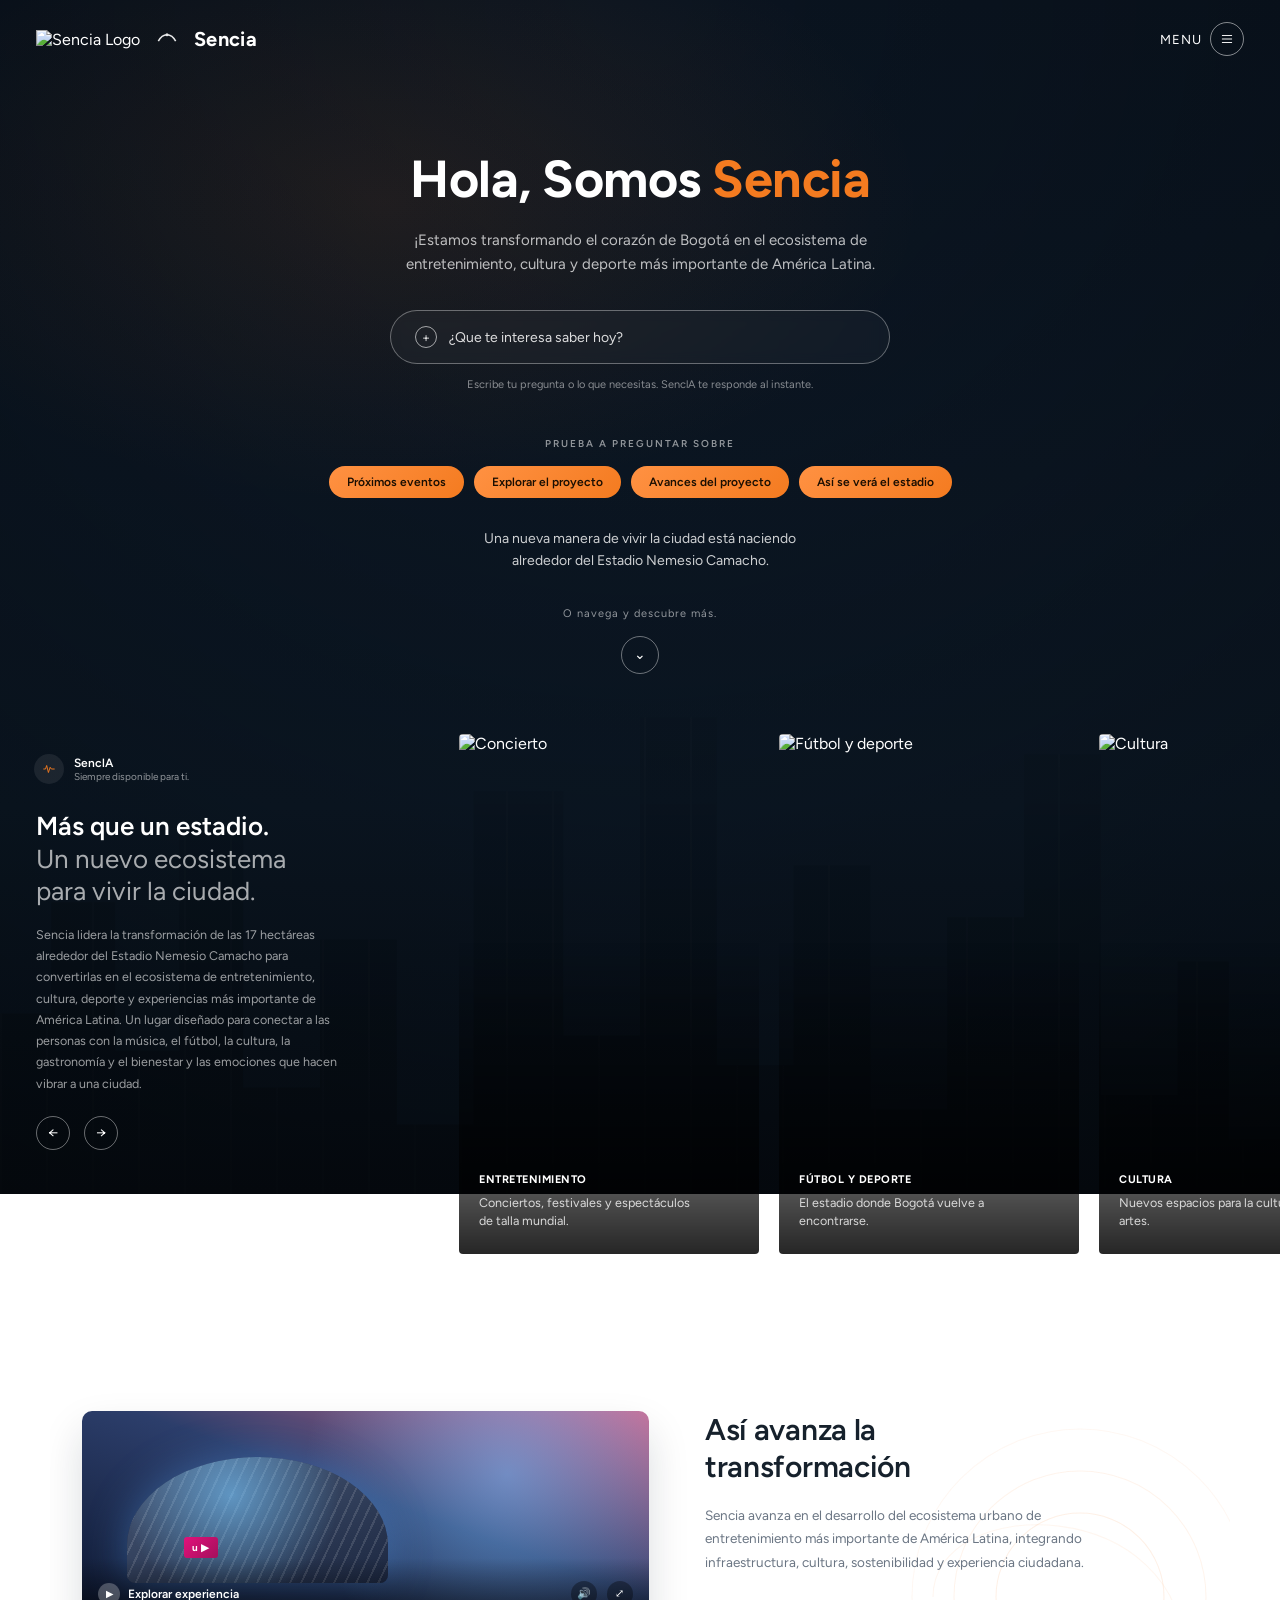
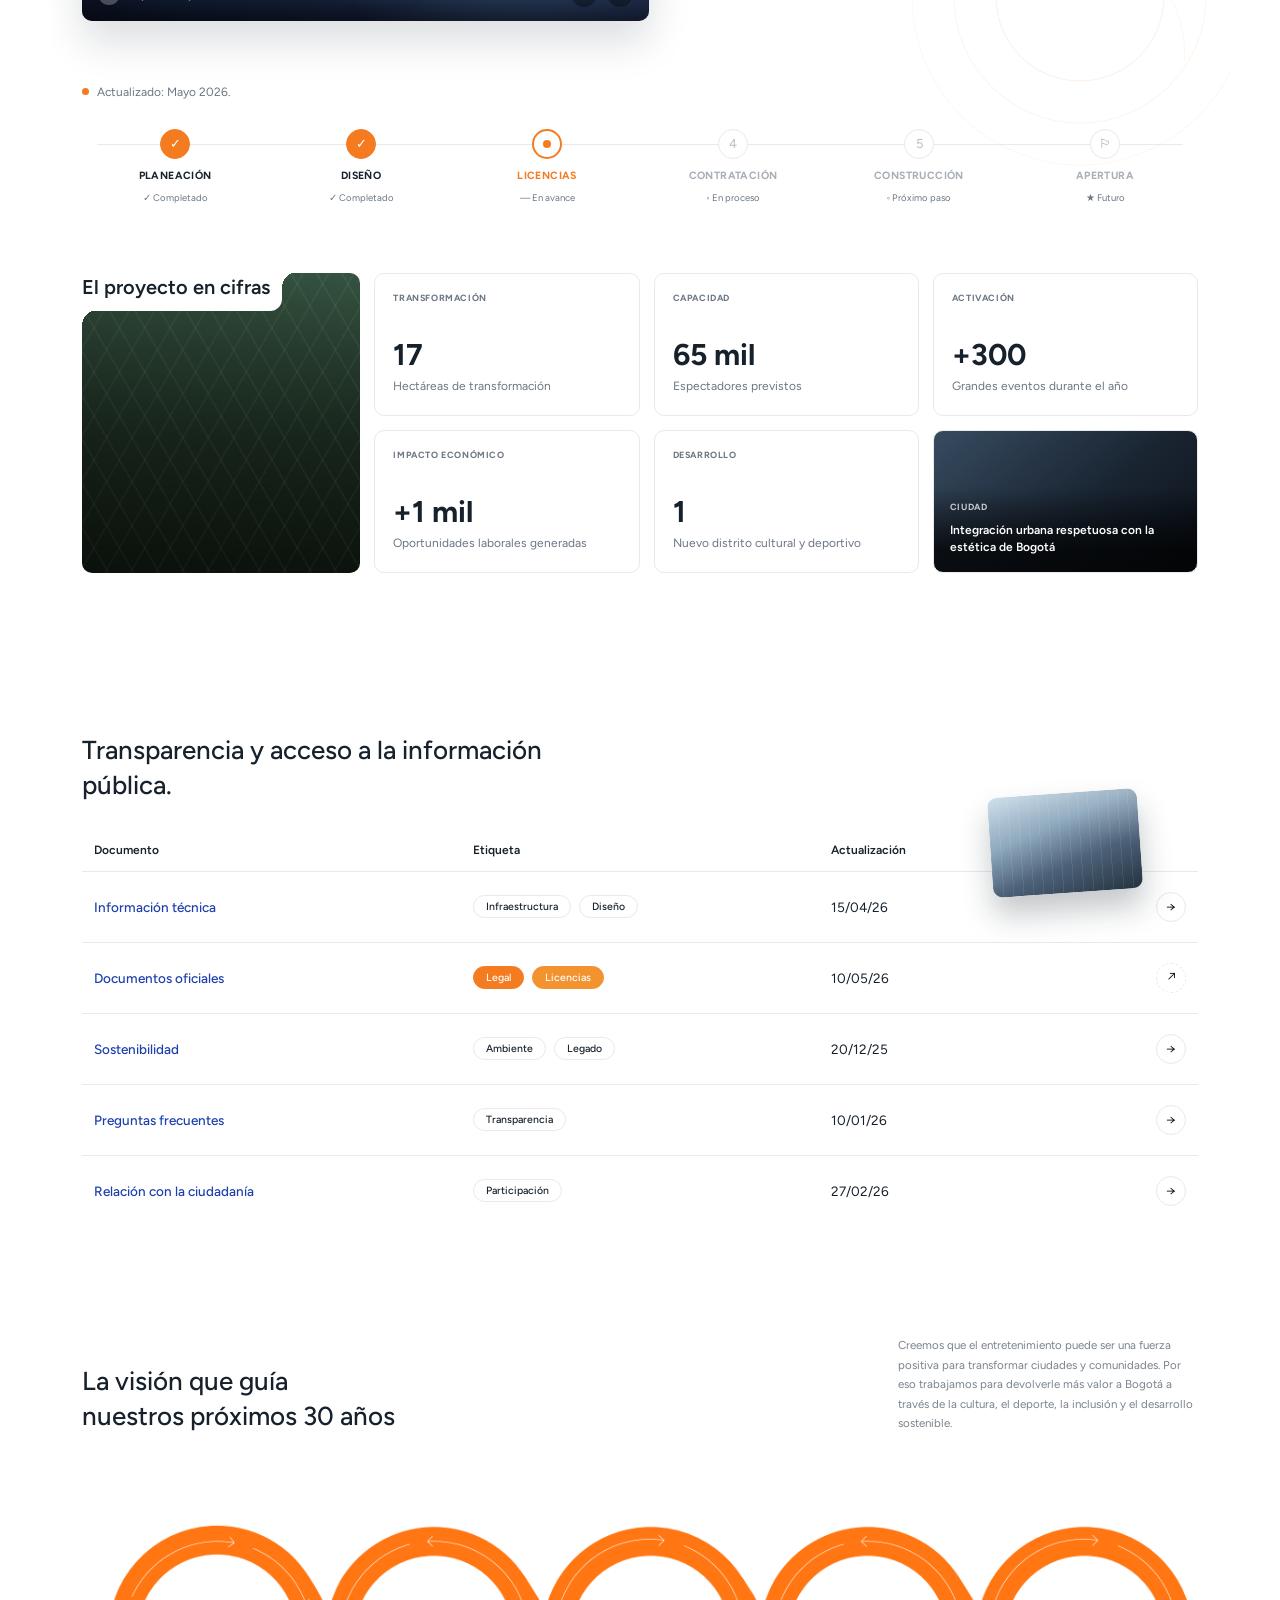
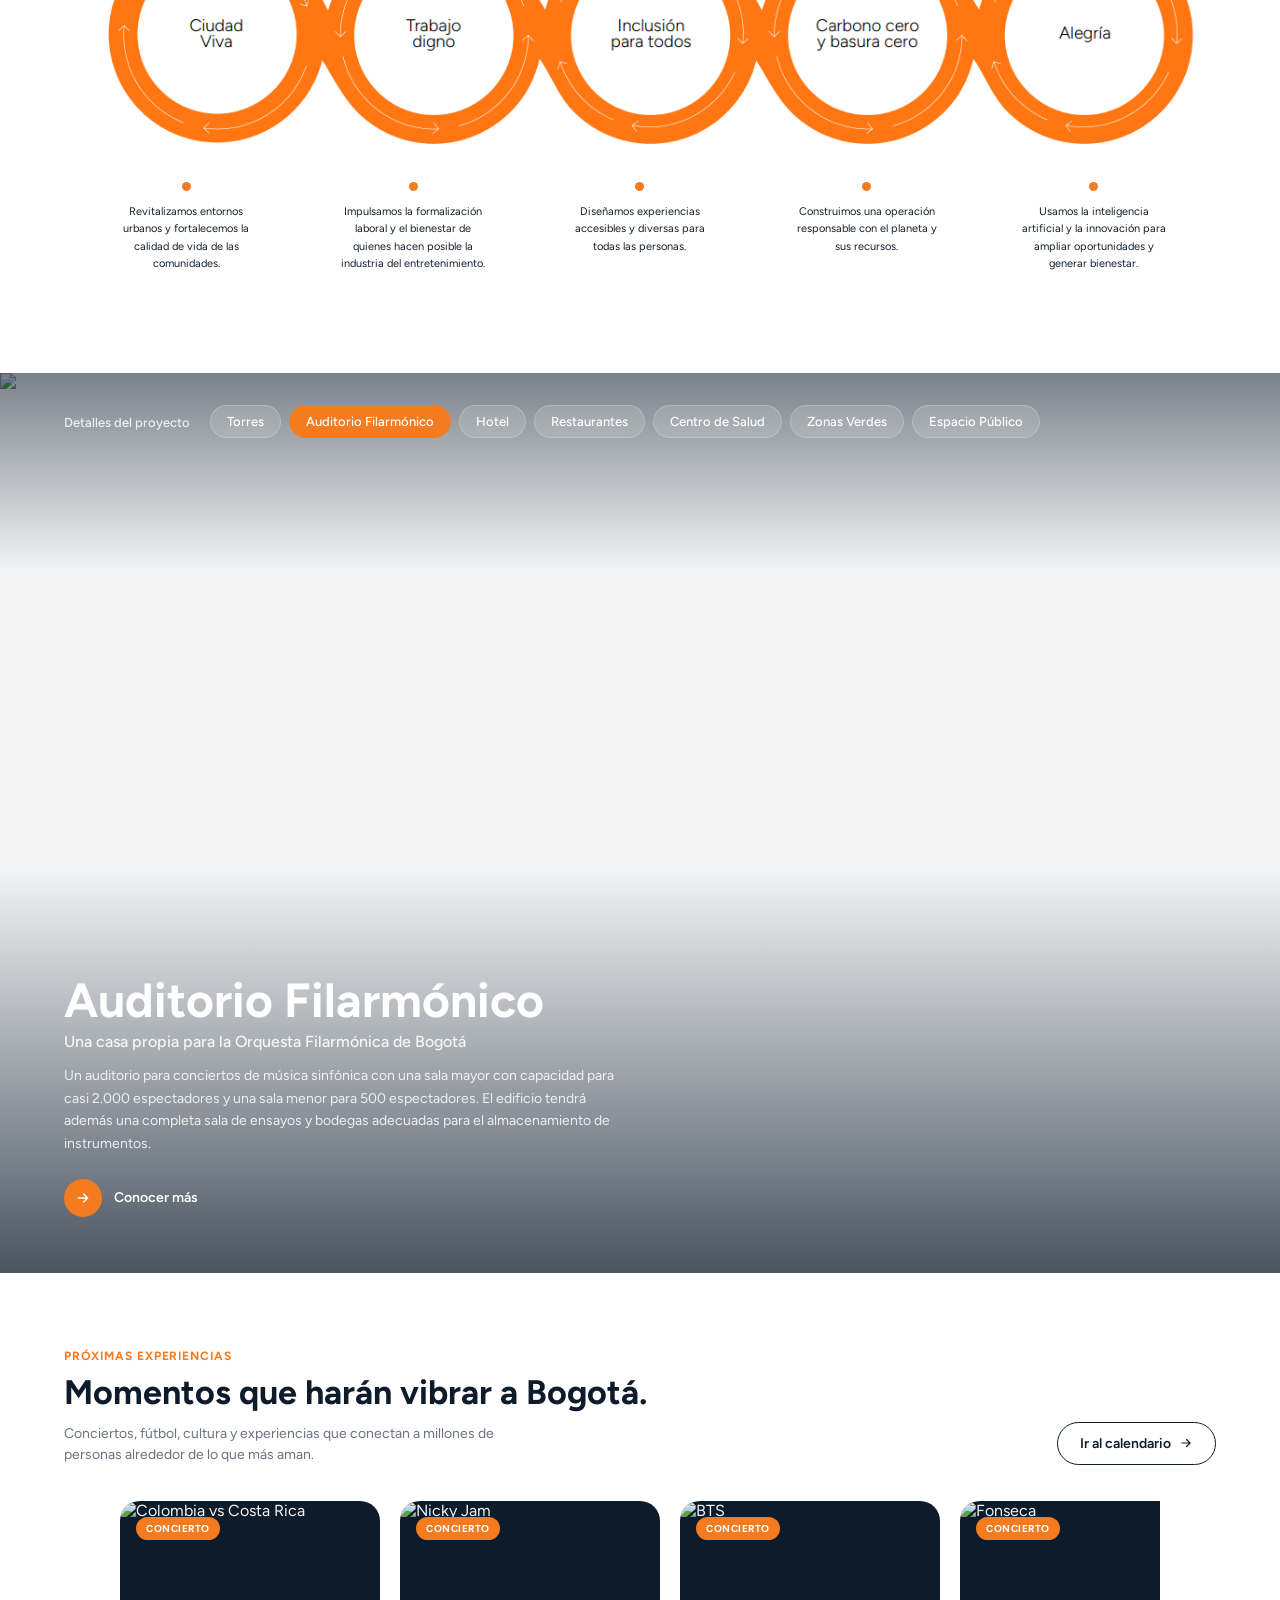
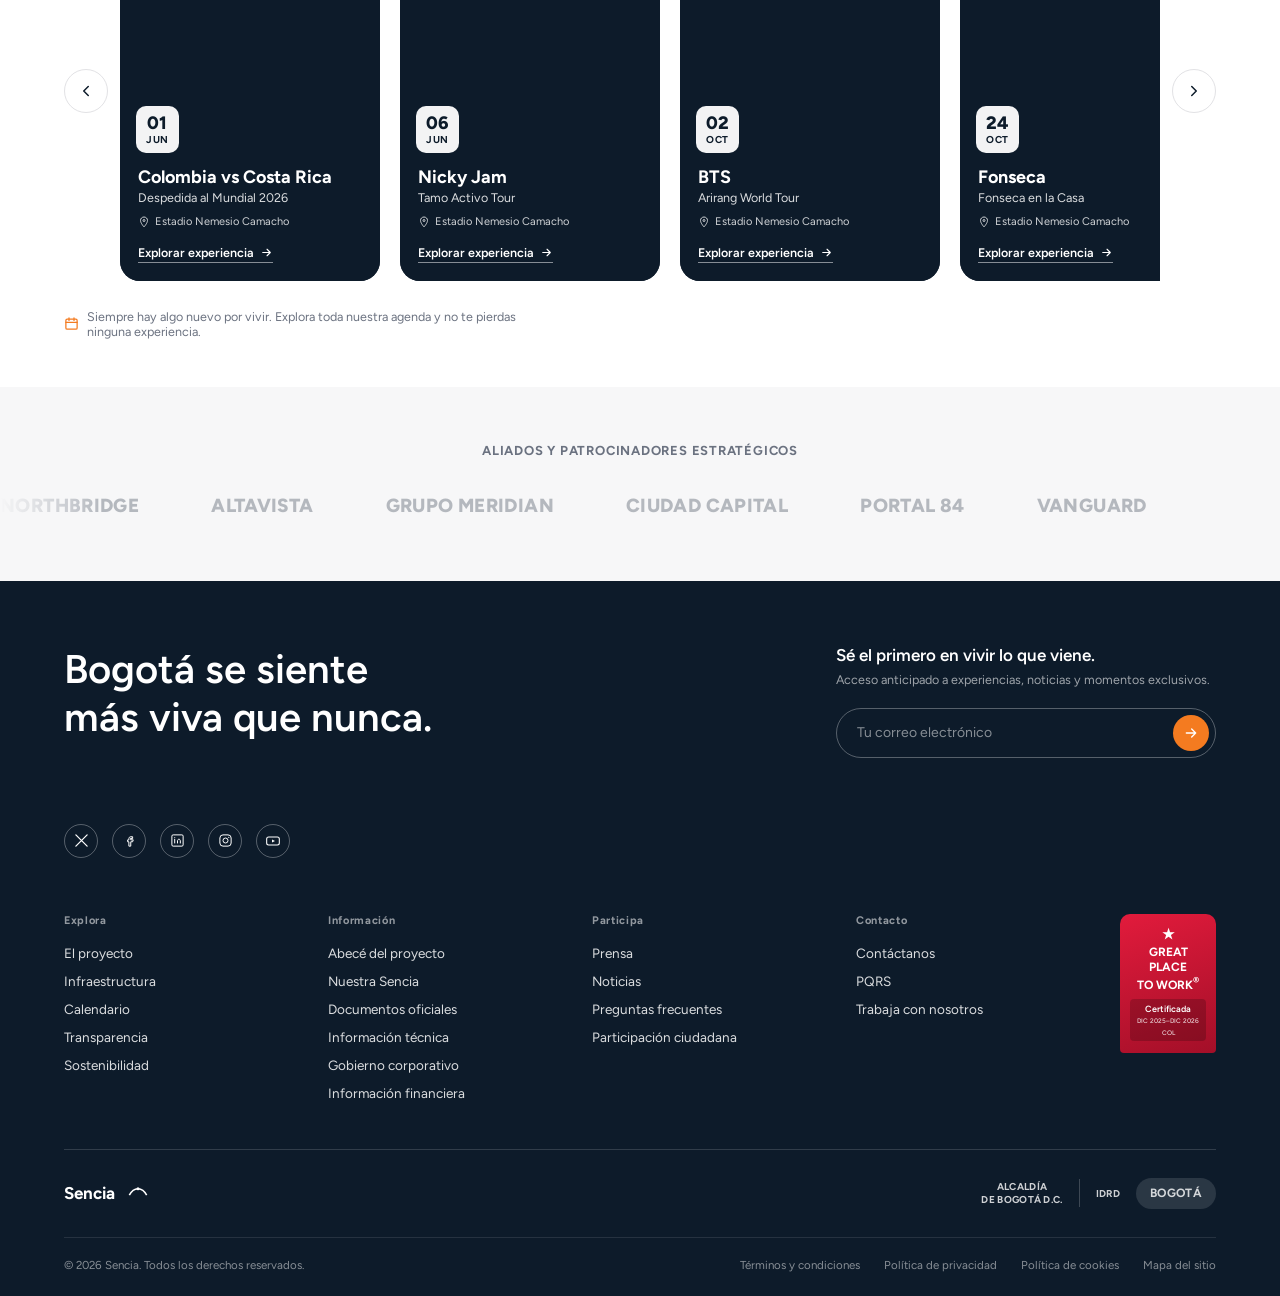
==== index.html @ f0814c5d "COMMIT WITH PRUEBAS" ====
<!DOCTYPE html>
<html lang="es">
<head>
<meta charset="UTF-8">
<meta name="viewport" content="width=device-width, initial-scale=1.0">
<title>Sencia</title>
<link rel="preconnect" href="https://fonts.googleapis.com">
<link href="https://fonts.googleapis.com/css2?family=Figtree:wght@400;500;600;700;800&display=swap" rel="stylesheet">
<link rel="stylesheet" href="styles.css">
</head>
<body>

<!-- ============================================================
     SECCIÓN 1 — HERO
     ============================================================ -->
<div class="hero">
  <div class="skyline"></div>
  <div class="grain-overlay"></div>

  <header class="topbar">
    <div class="brand">
      <img src="https://sencia.com.co/wp-content/uploads/2025/12/Concesionario_Sencia_S.A.S._CO_Spanish_2025_Certification_Badge-1-scaled.png" alt="Sencia Logo" class="brand-logo">
      <div class="brand-mark">
        <svg viewBox="0 0 24 24" fill="none" xmlns="http://www.w3.org/2000/svg">
          <path d="M4 14c2-4 4-6 8-6s6 2 8 6" stroke="white" stroke-width="1.4"/>
          <circle cx="12" cy="8" r="1.4" fill="white"/>
        </svg>
      </div>
      <div class="brand-name">Sencia</div>
    </div>
    <button class="menu-btn">
      MENU
      <span class="ring">
        <svg width="14" height="14" viewBox="0 0 24 24" fill="none">
          <path d="M4 6h16M4 12h16M4 18h16" stroke="white" stroke-width="1.6" stroke-linecap="round"/>
        </svg>
      </span>
    </button>
  </header>

  <div class="senclA-widget">
    <div class="icon">
      <svg width="14" height="14" viewBox="0 0 24 24" fill="none">
        <path d="M3 12h3l2-6 3 12 3-9 2 3h5" stroke="currentColor" stroke-width="1.6" stroke-linecap="round" stroke-linejoin="round"/>
      </svg>
    </div>
    <div>
      <div class="label">SenclA</div>
      <div class="sub">Siempre disponible para ti.</div>
    </div>
  </div>

  <div class="hero-content">
    <h1 class="hero-title">Hola, Somos <span class="accent">Sencia</span></h1>
    <p class="hero-subtitle">
      ¡Estamos transformando el corazón de Bogotá en el ecosistema de
      entretenimiento, cultura y deporte más importante de América Latina.
    </p>

    <div class="search-pill">
      <span class="plus">+</span>
      <span>¿Que te interesa saber hoy?</span>
    </div>
    <div class="search-hint">Escribe tu pregunta o lo que necesitas. SenclA te responde al instante.</div>

    <div class="suggest-label">PRUEBA A PREGUNTAR SOBRE</div>
    <div class="pill-row">
      <div class="pill">Próximos eventos</div>
      <div class="pill">Explorar el proyecto</div>
      <div class="pill">Avances del proyecto</div>
      <div class="pill">Así se verá el estadio</div>
    </div>

    <p class="hero-tagline">
      Una nueva manera de vivir la ciudad está naciendo<br>
      alrededor del Estadio Nemesio Camacho.
    </p>

    <div class="navigate-more">O navega y descubre más.</div>
    <div class="chevron-ring">⌄</div>
  </div>

  <div class="bottom-section">
      <div class="hero-floor" aria-hidden="true"></div>  

    <div class="bottom-copy">
      <h2>Más que un estadio.<br><span class="thin">Un nuevo ecosistema<br>para vivir la ciudad.</span></h2>
      <p>
        Sencia lidera la transformación de las 17 hectáreas alrededor del
        Estadio Nemesio Camacho para convertirlas en el ecosistema de
        entretenimiento, cultura, deporte y experiencias más importante de
        América Latina. Un lugar diseñado para conectar a las personas con la
        música, el fútbol, la cultura, la gastronomía y el bienestar y las
        emociones que hacen vibrar a una ciudad.
      </p>
      <div class="nav-arrows">
        <button id="heroCardsPrev" aria-label="Anterior">&#8592;</button>
        <button id="heroCardsNext" aria-label="Siguiente">&#8594;</button>
      </div>
    </div>

    <div class="card-track-viewport" id="heroCardsViewport">
      <ul class="card-track" id="heroCardsTrack">
        <li class="card">
          <img class="card__img" src="https://images.unsplash.com/photo-1470229722913-7c0e2dbbafd3?w=800&q=80" alt="Concierto">
          <div class="scrim"></div>
          <div class="caption">
            <div class="tag">ENTRETENIMIENTO</div>
            <div class="desc">Conciertos, festivales y espectáculos de talla mundial.</div>
          </div>
        </li>
        <li class="card">
          <img class="card__img" src="https://images.unsplash.com/photo-1522778119026-d647f0596c20?w=800&q=80" alt="Fútbol y deporte">
          <div class="scrim"></div>
          <div class="caption">
            <div class="tag">FÚTBOL Y DEPORTE</div>
            <div class="desc">El estadio donde Bogotá vuelve a encontrarse.</div>
          </div>
        </li>
        <li class="card">
          <img class="card__img" src="https://images.unsplash.com/photo-1459749411175-04bf5292ceea?w=800&q=80" alt="Cultura">
          <div class="scrim"></div>
          <div class="caption">
            <div class="tag">CULTURA</div>
            <div class="desc">Nuevos espacios para la cultura y las artes.</div>
          </div>
        </li>
        <li class="card">
          <img class="card__img" src="https://images.unsplash.com/photo-1414235077428-338989a2e8c0?w=800&q=80" alt="Gastronomía">
          <div class="scrim"></div>
          <div class="caption">
            <div class="tag">GASTRONOMÍA</div>
            <div class="desc">Sabores y experiencias culinarias para toda la ciudad.</div>
          </div>
        </li>
      </ul>
    </div>
  </div>
</div>

<!-- ============================================================
     SECCIÓN 2 — ASÍ AVANZA LA TRANSFORMACIÓN
     ============================================================ -->
<div class="section">

  <svg class="swirl" viewBox="0 0 400 400" fill="none">
    <circle cx="200" cy="200" r="120" stroke="#F47B20" stroke-opacity="0.15" stroke-width="1"/>
    <circle cx="200" cy="200" r="160" stroke="#F47B20" stroke-opacity="0.1" stroke-width="1"/>
    <circle cx="200" cy="200" r="80" stroke="#F47B20" stroke-opacity="0.2" stroke-width="1"/>
    <path d="M60 200 C60 100, 300 100, 300 260" stroke="#F47B20" stroke-opacity="0.12" stroke-width="1"/>
  </svg>

  <div class="top-row">
    <div class="video-card">
      <div class="dome"></div>
      <div class="badge">u ▶</div>
      <div class="city-strip"></div>
      <div class="controls">
        <div class="play-label">
          <span class="circ">▶</span>
          Explorar experiencia
        </div>
        <div class="icon-btns">
          <span>🔊</span>
          <span>⤢</span>
        </div>
      </div>
    </div>

    <div class="top-copy">
      <h1>Así avanza la<br>transformación</h1>
      <p>
        Sencia avanza en el desarrollo del ecosistema urbano de
        entretenimiento más importante de América Latina, integrando
        infraestructura, cultura, sostenibilidad y experiencia ciudadana.
      </p>
    </div>
  </div>

  <div class="timeline-wrap">
    <div class="updated"><span class="dot"></span> Actualizado: Mayo 2026.</div>

    <div class="timeline">
      <div class="t-step">
        <div class="t-circle done">✓</div>
        <div class="t-label">PLANEACIÓN</div>
        <div class="t-status">✓ Completado</div>
      </div>
      <div class="t-step">
        <div class="t-circle done">✓</div>
        <div class="t-label">DISEÑO</div>
        <div class="t-status">✓ Completado</div>
      </div>
      <div class="t-step">
        <div class="t-circle current"></div>
        <div class="t-label active">LICENCIAS</div>
        <div class="t-status">— En avance</div>
      </div>
      <div class="t-step">
        <div class="t-circle">4</div>
        <div class="t-label muted">CONTRATACIÓN</div>
        <div class="t-status">◦ En proceso</div>
      </div>
      <div class="t-step">
        <div class="t-circle">5</div>
        <div class="t-label muted">CONSTRUCCIÓN</div>
        <div class="t-status">◦ Próximo paso</div>
      </div>
      <div class="t-step">
        <div class="t-circle">🏳</div>
        <div class="t-label muted">APERTURA</div>
        <div class="t-status">★ Futuro</div>
      </div>
    </div>
  </div>

 
  <div class="cifras-grid">
    <div class="big-photo"></div>
    <div class="cifras-title">El proyecto en cifras</div>

    <div class="stat-card">
      <div class="stat-eyebrow">TRANSFORMACIÓN</div>
      <div>
        <div class="stat-number">17</div>
        <div class="stat-desc">Hectáreas de transformación</div>
      </div>
    </div>

    <div class="stat-card">
      <div class="stat-eyebrow">CAPACIDAD</div>
      <div>
        <div class="stat-number">65 mil</div>
        <div class="stat-desc">Espectadores previstos</div>
      </div>
    </div>

    <div class="stat-card">
      <div class="stat-eyebrow">ACTIVACIÓN</div>
      <div>
        <div class="stat-number">+300</div>
        <div class="stat-desc">Grandes eventos durante el año</div>
      </div>
    </div>

    <div class="stat-card">
      <div class="stat-eyebrow">IMPACTO ECONÓMICO</div>
      <div>
        <div class="stat-number">+1 mil</div>
        <div class="stat-desc">Oportunidades laborales generadas</div>
      </div>
    </div>

    <div class="stat-card">
      <div class="stat-eyebrow">DESARROLLO</div>
      <div>
        <div class="stat-number">1</div>
        <div class="stat-desc">Nuevo distrito cultural y deportivo</div>
      </div>
    </div>

    <div class="stat-card photo">
      <div class="stat-eyebrow">CIUDAD</div>
      <div class="stat-desc">Integración urbana respetuosa con la estética de Bogotá</div>
    </div>
  </div>

</div>

<!-- ============================================================
     SECCIÓN 3 — TRANSPARENCIA Y VISIÓN
     ============================================================ -->
<div class="transparencia">

  <div class="t-heading">Transparencia y acceso a la información pública.</div>

  <table class="doc-table">
    <thead>
      <tr>
        <th style="width:34%;">Documento</th>
        <th style="width:32%;">Etiqueta</th>
        <th style="width:22%;">Actualización</th>
        <th></th>
      </tr>
    </thead>
    <tbody>
      <tr>
        <td class="doc-name">Información técnica</td>
        <td>
          <div class="tag-row">
            <span class="tag">Infraestructura</span>
            <span class="tag">Diseño</span>
          </div>
        </td>
        <td class="date-cell">15/04/26</td>
        <td class="arrow-cell"><span class="arrow-btn">→</span></td>
      </tr>
      <tr>
        <td class="doc-name">Documentos oficiales</td>
        <td>
          <div class="tag-row">
            <span class="tag fill-legal">Legal</span>
            <span class="tag fill-lic">Licencias</span>
          </div>
        </td>
        <td class="date-cell">10/05/26</td>
        <td class="arrow-cell"><span class="arrow-btn dashed">↗</span></td>
      </tr>
      <tr>
        <td class="doc-name">Sostenibilidad</td>
        <td>
          <div class="tag-row">
            <span class="tag">Ambiente</span>
            <span class="tag">Legado</span>
          </div>
        </td>
        <td class="date-cell">20/12/25</td>
        <td class="arrow-cell"><span class="arrow-btn">→</span></td>
      </tr>
      <tr>
        <td class="doc-name">Preguntas frecuentes</td>
        <td>
          <div class="tag-row">
            <span class="tag">Transparencia</span>
          </div>
        </td>
        <td class="date-cell">10/01/26</td>
        <td class="arrow-cell"><span class="arrow-btn">→</span></td>
      </tr>
      <tr>
        <td class="doc-name">Relación con la ciudadanía</td>
        <td>
          <div class="tag-row">
            <span class="tag">Participación</span>
          </div>
        </td>
        <td class="date-cell">27/02/26</td>
        <td class="arrow-cell"><span class="arrow-btn">→</span></td>
      </tr>
    </tbody>
  </table>

  <div class="float-photo"></div>

  <div class="vision-header">
    <h2>La visión que guía<br>nuestros próximos 30 años</h2>
    <p>
      Creemos que el entretenimiento puede ser una fuerza positiva
      para transformar ciudades y comunidades. Por eso trabajamos
      para devolverle más valor a Bogotá a través de la cultura, el
      deporte, la inclusión y el desarrollo sostenible.
    </p>
  </div>

  <div class="rings-visual">
    <img src="image.png" alt="Ciclos de la visión Sencia: Ciudad Viva, Trabajo digno, Inclusión para todos, Carbono cero y basura cero, Alegría">
  </div>

  <div class="rings-row">
    <div class="ring-item">
      <div class="ring-dot"></div>
      <div class="ring-desc">Revitalizamos entornos urbanos y fortalecemos la calidad de vida de las comunidades.</div>
    </div>
    <div class="ring-item">
      <div class="ring-dot"></div>
      <div class="ring-desc">Impulsamos la formalización laboral y el bienestar de quienes hacen posible la industria del entretenimiento.</div>
    </div>
    <div class="ring-item">
      <div class="ring-dot"></div>
      <div class="ring-desc">Diseñamos experiencias accesibles y diversas para todas las personas.</div>
    </div>
    <div class="ring-item">
      <div class="ring-dot"></div>
      <div class="ring-desc">Construimos una operación responsable con el planeta y sus recursos.</div>
    </div>
    <div class="ring-item">
      <div class="ring-dot"></div>
      <div class="ring-desc">Usamos la inteligencia artificial y la innovación para ampliar oportunidades y generar bienestar.</div>
    </div>
  </div>

</div>

<!-- ============================================
     COMPONENTE 1: HERO DE PROYECTO (full screen)
     ============================================ -->
<section class="hero-proyecto" id="heroProyecto">
  <div class="hero-proyecto__bg">
    <img src="https://images.unsplash.com/photo-1486406146926-c627a92ad1ab?w=1600&q=80" alt="Auditorio Filarmónico" class="hero-proyecto__img">
    <div class="hero-proyecto__overlay"></div>
  </div>

  <div class="hero-proyecto__content">

    <!-- Navegación superior tipo pills -->
    <nav class="hero-proyecto__nav">
      <span class="hero-proyecto__nav-label">Detalles del proyecto</span>
      <div class="hero-proyecto__pills" id="heroPills">
        <button class="hero-proyecto__pill" data-target="0">Torres</button>
        <button class="hero-proyecto__pill hero-proyecto__pill--active" data-target="1">Auditorio Filarmónico</button>
        <button class="hero-proyecto__pill" data-target="2">Hotel</button>
        <button class="hero-proyecto__pill" data-target="3">Restaurantes</button>
        <button class="hero-proyecto__pill" data-target="4">Centro de Salud</button>
        <button class="hero-proyecto__pill" data-target="5">Zonas Verdes</button>
        <button class="hero-proyecto__pill" data-target="6">Espacio Público</button>
      </div>
    </nav>

    <!-- Texto inferior -->
    <div class="hero-proyecto__info">
      <h1 class="hero-proyecto__title">Auditorio Filarmónico</h1>
      <p class="hero-proyecto__subtitle">Una casa propia para la Orquesta Filarmónica de Bogotá</p>
      <p class="hero-proyecto__desc">
        Un auditorio para conciertos de música sinfónica con una sala mayor con capacidad para
        casi 2.000 espectadores y una sala menor para 500 espectadores. El edificio tendrá además
        una completa sala de ensayos y bodegas adecuadas para el almacenamiento de instrumentos.
      </p>
      <a href="#" class="hero-proyecto__cta">
        <span class="hero-proyecto__cta-circle">
          <svg width="16" height="16" viewBox="0 0 24 24" fill="none">
            <path d="M5 12h14M13 6l6 6-6 6" stroke="currentColor" stroke-width="2" stroke-linecap="round" stroke-linejoin="round"/>
          </svg>
        </span>
        Conocer más
      </a>
    </div>
  </div>

   
</section>


<!-- ============================================
     COMPONENTE 2: CARRUSEL DE EXPERIENCIAS
     ============================================ -->
<section class="experiencias" id="experiencias">
  <div class="experiencias__header">
    <div class="experiencias__heading">
      <span class="experiencias__eyebrow">PRÓXIMAS EXPERIENCIAS</span>
      <h2 class="experiencias__title">Momentos que harán vibrar a Bogotá.</h2>
      <p class="experiencias__desc">Conciertos, fútbol, cultura y experiencias que conectan a millones de personas alrededor de lo que más aman.</p>
    </div>
    <button class="experiencias__cta-desktop">
      Ir al calendario
      <svg width="14" height="14" viewBox="0 0 24 24" fill="none"><path d="M5 12h14M13 6l6 6-6 6" stroke="currentColor" stroke-width="2" stroke-linecap="round" stroke-linejoin="round"/></svg>
    </button>
  </div>

  <div class="experiencias__carousel-wrap">
    <button class="experiencias__arrow experiencias__arrow--prev" id="expPrev" aria-label="Anterior">
      <svg width="18" height="18" viewBox="0 0 24 24" fill="none"><path d="M15 18l-6-6 6-6" stroke="currentColor" stroke-width="2" stroke-linecap="round" stroke-linejoin="round"/></svg>
    </button>

    <div class="experiencias__track-viewport">
      <ul class="experiencias__track" id="expTrack">

        <li class="event-card">
          <div class="event-card__tag">CONCIERTO</div>
          <img class="event-card__img" src="https://images.unsplash.com/photo-1522778119026-d647f0596c20?w=600&q=80" alt="Colombia vs Costa Rica">
          <div class="event-card__gradient"></div>
          <div class="event-card__date">
            <span class="event-card__date-day">01</span>
            <span class="event-card__date-month">JUN</span>
          </div>
          <div class="event-card__body">
            <h3 class="event-card__title">Colombia vs Costa Rica</h3>
            <p class="event-card__subtitle">Despedida al Mundial 2026</p>
            <span class="event-card__venue">
              <svg width="12" height="12" viewBox="0 0 24 24" fill="none"><path d="M12 2C8 2 5 5 5 9c0 5 7 13 7 13s7-8 7-13c0-4-3-7-7-7z" stroke="currentColor" stroke-width="2"/><circle cx="12" cy="9" r="2" stroke="currentColor" stroke-width="2"/></svg>
              Estadio Nemesio Camacho
            </span>
            <a href="#" class="event-card__link">
              Explorar experiencia
              <svg width="13" height="13" viewBox="0 0 24 24" fill="none"><path d="M5 12h14M13 6l6 6-6 6" stroke="currentColor" stroke-width="2" stroke-linecap="round" stroke-linejoin="round"/></svg>
            </a>
          </div>
        </li>

        <li class="event-card">
          <div class="event-card__tag">CONCIERTO</div>
          <img class="event-card__img" src="https://images.unsplash.com/photo-1470229722913-7c0e2dbbafd3?w=600&q=80" alt="Nicky Jam">
          <div class="event-card__gradient"></div>
          <div class="event-card__date">
            <span class="event-card__date-day">06</span>
            <span class="event-card__date-month">JUN</span>
          </div>
          <div class="event-card__body">
            <h3 class="event-card__title">Nicky Jam</h3>
            <p class="event-card__subtitle">Tamo Activo Tour</p>
            <span class="event-card__venue">
              <svg width="12" height="12" viewBox="0 0 24 24" fill="none"><path d="M12 2C8 2 5 5 5 9c0 5 7 13 7 13s7-8 7-13c0-4-3-7-7-7z" stroke="currentColor" stroke-width="2"/><circle cx="12" cy="9" r="2" stroke="currentColor" stroke-width="2"/></svg>
              Estadio Nemesio Camacho
            </span>
            <a href="#" class="event-card__link">
              Explorar experiencia
              <svg width="13" height="13" viewBox="0 0 24 24" fill="none"><path d="M5 12h14M13 6l6 6-6 6" stroke="currentColor" stroke-width="2" stroke-linecap="round" stroke-linejoin="round"/></svg>
            </a>
          </div>
        </li>

        <li class="event-card">
          <div class="event-card__tag">CONCIERTO</div>
          <img class="event-card__img" src="https://images.unsplash.com/photo-1501281668745-f7f57925c3b4?w=600&q=80" alt="BTS">
          <div class="event-card__gradient"></div>
          <div class="event-card__date">
            <span class="event-card__date-day">02</span>
            <span class="event-card__date-month">OCT</span>
          </div>
          <div class="event-card__body">
            <h3 class="event-card__title">BTS</h3>
            <p class="event-card__subtitle">Arirang World Tour</p>
            <span class="event-card__venue">
              <svg width="12" height="12" viewBox="0 0 24 24" fill="none"><path d="M12 2C8 2 5 5 5 9c0 5 7 13 7 13s7-8 7-13c0-4-3-7-7-7z" stroke="currentColor" stroke-width="2"/><circle cx="12" cy="9" r="2" stroke="currentColor" stroke-width="2"/></svg>
              Estadio Nemesio Camacho
            </span>
            <a href="#" class="event-card__link">
              Explorar experiencia
              <svg width="13" height="13" viewBox="0 0 24 24" fill="none"><path d="M5 12h14M13 6l6 6-6 6" stroke="currentColor" stroke-width="2" stroke-linecap="round" stroke-linejoin="round"/></svg>
            </a>
          </div>
        </li>

        <li class="event-card">
          <div class="event-card__tag">CONCIERTO</div>
          <img class="event-card__img" src="https://images.unsplash.com/photo-1533174072545-7a4b6ad7a6c3?w=600&q=80" alt="Fonseca">
          <div class="event-card__gradient"></div>
          <div class="event-card__date">
            <span class="event-card__date-day">24</span>
            <span class="event-card__date-month">OCT</span>
          </div>
          <div class="event-card__body">
            <h3 class="event-card__title">Fonseca</h3>
            <p class="event-card__subtitle">Fonseca en la Casa</p>
            <span class="event-card__venue">
              <svg width="12" height="12" viewBox="0 0 24 24" fill="none"><path d="M12 2C8 2 5 5 5 9c0 5 7 13 7 13s7-8 7-13c0-4-3-7-7-7z" stroke="currentColor" stroke-width="2"/><circle cx="12" cy="9" r="2" stroke="currentColor" stroke-width="2"/></svg>
              Estadio Nemesio Camacho
            </span>
            <a href="#" class="event-card__link">
              Explorar experiencia
              <svg width="13" height="13" viewBox="0 0 24 24" fill="none"><path d="M5 12h14M13 6l6 6-6 6" stroke="currentColor" stroke-width="2" stroke-linecap="round" stroke-linejoin="round"/></svg>
            </a>
          </div>
        </li>

        <li class="event-card">
          <div class="event-card__tag">CULTURA</div>
          <img class="event-card__img" src="https://images.unsplash.com/photo-1459749411175-04bf5292ceea?w=600&q=80" alt="Festival de teatro">
          <div class="event-card__gradient"></div>
          <div class="event-card__date">
            <span class="event-card__date-day">15</span>
            <span class="event-card__date-month">NOV</span>
          </div>
          <div class="event-card__body">
            <h3 class="event-card__title">Festival de Teatro</h3>
            <p class="event-card__subtitle">Muestra Iberoamericana</p>
            <span class="event-card__venue">
              <svg width="12" height="12" viewBox="0 0 24 24" fill="none"><path d="M12 2C8 2 5 5 5 9c0 5 7 13 7 13s7-8 7-13c0-4-3-7-7-7z" stroke="currentColor" stroke-width="2"/><circle cx="12" cy="9" r="2" stroke="currentColor" stroke-width="2"/></svg>
              Auditorio Filarmónico
            </span>
            <a href="#" class="event-card__link">
              Explorar experiencia
              <svg width="13" height="13" viewBox="0 0 24 24" fill="none"><path d="M5 12h14M13 6l6 6-6 6" stroke="currentColor" stroke-width="2" stroke-linecap="round" stroke-linejoin="round"/></svg>
            </a>
          </div>
        </li>

      </ul>
    </div>

    <button class="experiencias__arrow experiencias__arrow--next" id="expNext" aria-label="Siguiente">
      <svg width="18" height="18" viewBox="0 0 24 24" fill="none"><path d="M9 18l6-6-6-6" stroke="currentColor" stroke-width="2" stroke-linecap="round" stroke-linejoin="round"/></svg>
    </button>
  </div>

  <div class="experiencias__footer">
    <span class="experiencias__footer-note">
      <svg width="15" height="15" viewBox="0 0 24 24" fill="none"><rect x="3" y="5" width="18" height="16" rx="2" stroke="currentColor" stroke-width="2"/><path d="M3 10h18M8 3v4M16 3v4" stroke="currentColor" stroke-width="2" stroke-linecap="round"/></svg>
      Siempre hay algo nuevo por vivir. Explora toda nuestra agenda y no te pierdas ninguna experiencia.
    </span>
    <button class="experiencias__cta-mobile">
      Ir al calendario
      <svg width="14" height="14" viewBox="0 0 24 24" fill="none"><path d="M5 12h14M13 6l6 6-6 6" stroke="currentColor" stroke-width="2" stroke-linecap="round" stroke-linejoin="round"/></svg>
    </button>
  </div>
</section>


<!-- ============================================
     COMPONENTE 3: CARRUSEL DE ALIADOS
     ============================================ -->
<section class="aliados">
  <h2 class="aliados__title">Aliados y Patrocinadores Estratégicos</h2>

  <div class="aliados__marquee">
    <div class="aliados__track" id="aliadosTrack">
      <!-- Grupo 1 (se duplica por JS para loop infinito) -->
      <div class="aliados__logo">NORTHBRIDGE</div>
      <div class="aliados__logo">ALTAVISTA</div>
      <div class="aliados__logo">GRUPO MERIDIAN</div>
      <div class="aliados__logo">CIUDAD CAPITAL</div>
      <div class="aliados__logo">PORTAL 84</div>
      <div class="aliados__logo">VANGUARD</div>
    </div>
  </div>
</section>


<!-- ============================================
     COMPONENTE 4: FOOTER
     ============================================ -->
<footer class="footer-sencia">

  <div class="footer-sencia__top">
    <div class="footer-sencia__headline">
      <h2 class="footer-sencia__title">Bogotá se siente<br>más viva que nunca.</h2>
    </div>

    <div class="footer-sencia__newsletter">
      <h3 class="footer-sencia__newsletter-title">Sé el primero en vivir lo que viene.</h3>
      <p class="footer-sencia__newsletter-desc">Acceso anticipado a experiencias, noticias y momentos exclusivos.</p>
      <form class="footer-sencia__form" id="newsletterForm">
        <input type="email" class="footer-sencia__input" placeholder="Tu correo electrónico" required aria-label="Correo electrónico">
        <button type="submit" class="footer-sencia__submit" aria-label="Suscribirme">
          <svg width="16" height="16" viewBox="0 0 24 24" fill="none"><path d="M5 12h14M13 6l6 6-6 6" stroke="currentColor" stroke-width="2" stroke-linecap="round" stroke-linejoin="round"/></svg>
        </button>
      </form>
      <p class="footer-sencia__form-msg" id="newsletterMsg"></p>
    </div>
  </div>

  <div class="footer-sencia__social">
    <a href="#" class="footer-sencia__social-icon" aria-label="X (Twitter)">
      <svg width="15" height="15" viewBox="0 0 24 24" fill="none"><path d="M3 3l18 18M21 3L3 21" stroke="currentColor" stroke-width="2" stroke-linecap="round"/></svg>
    </a>
    <a href="#" class="footer-sencia__social-icon" aria-label="Facebook">
      <svg width="15" height="15" viewBox="0 0 24 24" fill="none"><path d="M14 9h3V6h-3c-1.7 0-3 1.3-3 3v2H9v3h2v7h3v-7h3l1-3h-4V9c0-.6.4-1 1-1z" stroke="currentColor" stroke-width="1.6" stroke-linejoin="round"/></svg>
    </a>
    <a href="#" class="footer-sencia__social-icon" aria-label="LinkedIn">
      <svg width="15" height="15" viewBox="0 0 24 24" fill="none"><rect x="3" y="3" width="18" height="18" rx="2" stroke="currentColor" stroke-width="1.6"/><path d="M7.5 10v6M7.5 7.5v.01M12 16v-3.5c0-1.4 1-2.5 2.3-2.5s2.2 1 2.2 2.5V16" stroke="currentColor" stroke-width="1.6" stroke-linecap="round"/></svg>
    </a>
    <a href="#" class="footer-sencia__social-icon" aria-label="Instagram">
      <svg width="15" height="15" viewBox="0 0 24 24" fill="none"><rect x="3" y="3" width="18" height="18" rx="5" stroke="currentColor" stroke-width="1.6"/><circle cx="12" cy="12" r="4" stroke="currentColor" stroke-width="1.6"/><circle cx="17.2" cy="6.8" r="1" fill="currentColor"/></svg>
    </a>
    <a href="#" class="footer-sencia__social-icon" aria-label="YouTube">
      <svg width="16" height="16" viewBox="0 0 24 24" fill="none"><rect x="2.5" y="6" width="19" height="12" rx="3" stroke="currentColor" stroke-width="1.6"/><path d="M10.5 9.8l4.5 2.2-4.5 2.2z" fill="currentColor"/></svg>
    </a>
  </div>

  <div class="footer-sencia__links">
    <nav class="footer-sencia__col">
      <h4 class="footer-sencia__col-title">Explora</h4>
      <a href="#">El proyecto</a>
      <a href="#">Infraestructura</a>
      <a href="#">Calendario</a>
      <a href="#">Transparencia</a>
      <a href="#">Sostenibilidad</a>
    </nav>
    <nav class="footer-sencia__col">
      <h4 class="footer-sencia__col-title">Información</h4>
      <a href="#">Abecé del proyecto</a>
      <a href="#">Nuestra Sencia</a>
      <a href="#">Documentos oficiales</a>
      <a href="#">Información técnica</a>
      <a href="#">Gobierno corporativo</a>
      <a href="#">Información financiera</a>
    </nav>
    <nav class="footer-sencia__col">
      <h4 class="footer-sencia__col-title">Participa</h4>
      <a href="#">Prensa</a>
      <a href="#">Noticias</a>
      <a href="#">Preguntas frecuentes</a>
      <a href="#">Participación ciudadana</a>
    </nav>
    <nav class="footer-sencia__col">
      <h4 class="footer-sencia__col-title">Contacto</h4>
      <a href="#">Contáctanos</a>
      <a href="#">PQRS</a>
      <a href="#">Trabaja con nosotros</a>
    </nav>

    <div class="footer-sencia__badge">
      <div class="footer-sencia__gptw">
        <span class="footer-sencia__gptw-star">★</span>
        <span class="footer-sencia__gptw-text">Great<br>Place<br>To Work<sup>®</sup></span>
        <span class="footer-sencia__gptw-cert">Certificada<br><small>DIC 2025–DIC 2026<br>COL</small></span>
      </div>
    </div>
  </div>

  <div class="footer-sencia__divider"></div>

  <div class="footer-sencia__bottom">
    <div class="footer-sencia__brand">
      <span class="footer-sencia__brand-name">Sencia</span>
      <svg width="26" height="26" viewBox="0 0 24 24" fill="none"><path d="M4 14c2-4 4-6 8-6s6 2 8 6" stroke="white" stroke-width="1.4"/><circle cx="12" cy="8" r="1.4" fill="white"/></svg>
    </div>

    <div class="footer-sencia__partners">
      <span class="footer-sencia__partner-logo footer-sencia__partner-logo--shield">ALCALDÍA<br>DE BOGOTÁ D.C.</span>
      <span class="footer-sencia__partner-divider"></span>
      <span class="footer-sencia__partner-logo">IDRD</span>
      <span class="footer-sencia__partner-logo footer-sencia__partner-logo--pill">BOGOTÁ</span>
    </div>
  </div>

  <div class="footer-sencia__legal">
    <span class="footer-sencia__copyright">© 2026 Sencia. Todos los derechos reservados.</span>
    <nav class="footer-sencia__legal-links">
      <a href="#">Términos y condiciones</a>
      <a href="#">Política de privacidad</a>
      <a href="#">Política de cookies</a>
      <a href="#">Mapa del sitio</a>
    </nav>
  </div>
</footer>

<script src="https://cdnjs.cloudflare.com/ajax/libs/gsap/3.12.5/gsap.min.js"></script>
<script src="https://cdnjs.cloudflare.com/ajax/libs/gsap/3.12.5/ScrollTrigger.min.js"></script>
<script src="script.js"></script>
</body>
</html>
---- styles.css ----
/* ================================================================
   HOJA DE ESTILOS UNIFICADA — SITIO SENCIA
   Estructura:
   1. Reset global + tipografía base
   2. Sección Hero "Hola, Somos Sencia" (.hero)
   3. Sección "Así avanza la transformación" (.section)
   4. Sección "Transparencia y visión" (.transparencia)
   5. Componente: Hero de proyecto individual (.hero-proyecto)
   6. Componente: Carrusel de experiencias (.experiencias / .event-card)
   7. Componente: Carrusel de aliados (.aliados)
   ================================================================ */

/* ---------- 0. Tokens usados por los componentes nuevos (sección 5-7) ---------- */
:root {
  --color-navy: #0D1B2A;
  --color-navy-soft: #16283d;
  --color-orange: #F47B20;
  --color-orange-dark: #d9660f;
  --color-white: #ffffff;
  --color-gray-bg: #F7F7F8;
  --color-gray-text: #6b7280;
  --font-main: 'Figtree', sans-serif;
  --radius-lg: 20px;
  --radius-md: 14px;
  --radius-pill: 999px;
}

/* ---------- 1. Reset global ---------- */
*{ margin:0; padding:0; box-sizing:border-box; }
html{ scroll-behavior: smooth; }
body{
  font-family: 'Figtree', 'Segoe UI', Helvetica, Arial, sans-serif;
  background: #ffffff;
}
img{ display:block; max-width:100%; }
a{ text-decoration:none; color:inherit; }
button{ font-family:inherit; cursor:pointer; border:none; background:none; }
ul{ list-style:none; }


  /* ============================================================
     SECCIÓN 1 — HERO "Hola, Somos Sencia"
     (variables scoped a .hero, no a :root, para no chocar
     con las variables de la sección 2)
     ============================================================ */
  .hero{
    --navy: #0D1B2A;
    --navy-deep: #050c14;
    --orange: #F47B20;
    --orange-soft: #ff9142;
    --white: #ffffff;
    --muted: rgba(255,255,255,0.72);
    --faint: rgba(255,255,255,0.14);

    position: relative;
    width: 100%;
    min-height: 100vh;
    overflow: hidden;
    color: var(--white);
    background:
      radial-gradient(ellipse 900px 500px at 30% 15%, rgba(244,123,32,0.10), transparent 60%),
      linear-gradient(180deg, #0a1420 0%, #0c1826 35%, #0d1b2a 60%, #060d15 100%);
  }

  .hero .skyline{
    position:absolute;
    left:0; right:0; bottom:0;
    height: 55%;
    background:
      linear-gradient(180deg, transparent 0%, rgba(0,0,0,0.55) 100%),
      repeating-linear-gradient(90deg,
        rgba(255,255,255,0.03) 0px, rgba(255,255,255,0.03) 2px,
        transparent 2px, transparent 46px);
    clip-path: polygon(
      0% 100%, 0% 55%, 4% 55%, 4% 40%, 9% 40%, 9% 60%, 14% 60%, 14% 30%,
      19% 30%, 19% 65%, 25% 65%, 25% 45%, 31% 45%, 31% 70%, 37% 70%,
      37% 25%, 44% 25%, 44% 58%, 50% 58%, 50% 15%, 56% 15%, 56% 62%,
      62% 62%, 62% 35%, 68% 35%, 68% 68%, 74% 68%, 74% 42%, 80% 42%,
      80% 20%, 86% 20%, 86% 66%, 92% 66%, 92% 48%, 96% 48%, 96% 72%,
      100% 72%, 100% 100%
    );
    opacity: 0.5;
  }

  .hero .grain-overlay{
    position:absolute; inset:0;
    background: radial-gradient(circle at 50% 0%, rgba(0,0,0,0) 0%, rgba(0,0,0,0.45) 100%);
    pointer-events:none;
  }

  .hero .topbar{
    position: relative;
    z-index: 5;
    display:flex;
    align-items:center;
    justify-content: space-between;
    padding: 22px 36px;
  }

  .hero .brand{
    display:flex;
    align-items:center;
    gap: 14px;
  }

  .hero .gptw-badge{
    width: 44px; height: 44px;
    border-radius: 8px;
    background: linear-gradient(160deg,#e21b3c,#a30f28);
    display:flex; flex-direction:column; align-items:center; justify-content:center;
    font-size: 6px; line-height: 1.15; text-align:center; font-weight:700;
    letter-spacing:0.2px;
    border: 1px solid rgba(255,255,255,0.25);
    padding: 3px;
  }
  .hero .gptw-badge .star{ font-size:10px; margin-bottom:1px; }

  .hero .brand-name{
    font-size: 20px;
    font-weight: 700;
    letter-spacing: 0.3px;
  }

  .hero .brand-mark{
    width: 26px; height: 26px;
    opacity: 0.9;
  }

  .hero .menu-btn{
    display:flex; align-items:center; gap:8px;
    background: transparent;
    border: none;
    color: var(--white);
    font-size: 13px;
    letter-spacing: 1px;
    cursor: pointer;
  }
  .hero .menu-btn .ring{
    width: 34px; height:34px;
    border-radius: 50%;
    border: 1px solid rgba(255,255,255,0.5);
    display:flex; align-items:center; justify-content:center;
  }

  .hero .hero-content{
    position: relative;
    z-index: 4;
    text-align: center;
    padding: 70px 20px 0;
    max-width: 900px;
    margin: 0 auto;
  }

  .hero .hero-title{
    font-size: 52px;
    font-weight: 700;
    letter-spacing: -0.5px;
    margin-bottom: 18px;
  }
  .hero .hero-title .accent{ color: var(--orange); }

  .hero .hero-subtitle{
    color: var(--muted);
    font-size: 15px;
    line-height: 1.6;
    max-width: 560px;
    margin: 0 auto 34px;
  }

  .hero .search-pill{
    display:flex;
    align-items:center;
    gap: 12px;
    max-width: 500px;
    margin: 0 auto;
    padding: 15px 24px;
    border-radius: 999px;
    border: 1px solid rgba(255,255,255,0.35);
    background: rgba(255,255,255,0.03);
    backdrop-filter: blur(6px);
  }
  .hero .search-pill .plus{
    width: 22px; height:22px;
    border-radius: 50%;
    border: 1px solid rgba(255,255,255,0.6);
    display:flex; align-items:center; justify-content:center;
    font-size: 13px;
    flex-shrink: 0;
  }
  .hero .search-pill span{
    font-size: 14px;
    color: rgba(255,255,255,0.85);
  }

  .hero .search-hint{
    font-size: 11px;
    color: rgba(255,255,255,0.5);
    margin-top: 14px;
  }

  .hero .suggest-label{
    margin-top: 46px;
    font-size: 10px;
    letter-spacing: 2px;
    color: rgba(255,255,255,0.55);
    font-weight: 600;
  }

  .hero .pill-row{
    display:flex;
    justify-content:center;
    flex-wrap: wrap;
    gap: 10px;
    margin-top: 16px;
  }

  .hero .pill{
    background: linear-gradient(135deg, var(--orange-soft), var(--orange));
    color: #1a0e02;
    font-size: 12px;
    font-weight: 600;
    padding: 9px 18px;
    border-radius: 999px;
    white-space: nowrap;
  }

  .hero .hero-tagline{
    margin-top: 30px;
    font-size: 14px;
    color: rgba(255,255,255,0.8);
    line-height: 1.6;
  }

  .hero .navigate-more{
    margin-top: 34px;
    font-size: 11px;
    letter-spacing: 1px;
    color: rgba(255,255,255,0.55);
  }

  .hero .chevron-ring{
    width: 38px; height: 38px;
    border-radius: 50%;
    border: 1px solid rgba(255,255,255,0.4);
    display:flex; align-items:center; justify-content:center;
    margin: 16px auto 0;
    font-size: 14px;
  }

  .hero .senclA-widget{
    position:absolute;
    left: 34px;
    top: 56%;
    z-index: 5;
    display:flex;
    align-items:center;
    gap: 10px;
  }
  .hero .senclA-widget .icon{
    width: 30px; height: 30px;
    border-radius: 50%;
    background: rgba(255,255,255,0.08);
    display:flex; align-items:center; justify-content:center;
    color: var(--orange);
    font-size: 14px;
  }
  .hero .senclA-widget .label{
    font-size: 12px;
    font-weight: 600;
  }
  .hero .senclA-widget .sub{
    font-size: 10px;
    color: rgba(255,255,255,0.55);
  }

  .hero .deco-card{
    position:absolute;
    left: 60px;
    top: 34%;
    width: 120px;
    height: 90px;
    border-radius: 6px;
    background: linear-gradient(135deg, #7a1650, #4a0f34);
    display:flex; align-items:center; justify-content:center;
    z-index: 3;
    box-shadow: 0 20px 50px rgba(0,0,0,0.5);
  }
  .hero .deco-card .glyph{
    font-size: 30px;
    font-weight: 800;
    color: rgba(255,255,255,0.9);
    display:flex; align-items:center; gap:4px;
  }

  .hero .bottom-section{
    position: relative;
    z-index: 5;
    display:flex;
    align-items:flex-end;
    justify-content: space-between;
    gap: 20px;
    padding: 0 0 0 36px;
    margin-top: 60px;
  }

  .hero .bottom-copy{
    max-width: 320px;
    padding-bottom: 44px;
  }

  .hero .bottom-copy h2{
    font-size: 26px;
    font-weight: 600;
    line-height: 1.25;
    margin-bottom: 16px;
  }
  .hero .bottom-copy h2 .thin{ color: rgba(255,255,255,0.65); font-weight: 400; }

  .hero .bottom-copy p{
    font-size: 12.5px;
    line-height: 1.7;
    color: rgba(255,255,255,0.6);
    margin-bottom: 22px;
  }

  .hero .nav-arrows{
    display:flex;
    gap: 14px;
  }
  .hero .nav-arrows button{
    width: 34px; height: 34px;
    border-radius: 50%;
    border: 1px solid rgba(255,255,255,0.4);
    background: transparent;
    color: var(--white);
    cursor: pointer;
    font-size: 14px;
  }

  .hero .card-track-viewport{
    position: relative;
    flex: 1;
    max-width: 66%;
    /* La altura es mayor que las cards (460px ÷ 0.75) para que quede
       un 25% de espacio libre abajo, donde se ve el ::before blanco */
    height: 613px;
    overflow: hidden;
  }

    /* Piso blanco a todo el ancho del bottom-section */
    .hero .hero-floor{
    position: absolute;
    left: -36px;
    right: 0;
    bottom: 0;
    height: 153px;   /* antes 130px — debe coincidir con el 25% de 613px */
    background: var(--white);
    z-index: 0;
    }

    .hero .bottom-copy{
    position: relative;
    z-index: 2;
    margin-bottom: 153px;  /* mismo valor que el piso */
    }

    .hero .card-track-viewport{
    position: relative;
    z-index: 2;
    }

  .hero .card-track{
    position: relative;
    z-index: 1;
    display: flex;
    gap: 20px;
    will-change: transform;
  }

  .hero .card{
    position: relative;
    flex: 0 0 300px;
    height: 520px;
    overflow: hidden;
    border-radius: 4px;
    cursor: grab;
  }

  .hero .card__img{
    position: absolute;
    inset: 0;
    width: 100%;
    height: 100%;
    object-fit: cover;
    transition: transform 0.5s ease;
  }

  .hero .card:hover .card__img{
    transform: scale(1.05);
  }

  .hero .card .scrim{
    position:absolute; inset:0;
    background: linear-gradient(180deg, transparent 40%, rgba(0,0,0,0.85) 100%);
  }

  .hero .card .caption{
    position:absolute;
    bottom: 24px; left: 20px; right: 20px;
    z-index: 2;
  }
  .hero .card .caption .tag{
    font-size: 11px;
    font-weight: 700;
    letter-spacing: 0.5px;
    margin-bottom: 8px;
  }
  .hero .card .caption .desc{
    font-size: 12.5px;
    color: rgba(255,255,255,0.8);
    line-height: 1.45;
    max-width: 220px;
  }

 @media (max-width: 900px){
  .hero .hero-title{ font-size: 34px; }

  .hero .bottom-section{
    flex-direction: column;
    align-items: stretch;
    padding: 0 0 0 16px;
  }

  .hero .card-track-viewport{
    max-width: 100%;
    height: 453px;   /* 340px ÷ 0.75 → mantiene la misma proporción de "piso" */
  }

  .hero .card{
    flex-basis: 240px;
    height: 340px;
  }

  .hero .card-track{
    gap: 12px;   /* un poco más ajustado que el gap:20px de desktop */
  }

  .hero .deco-card,
  .hero .senclA-widget{
    display: none;
  }

  .hero .hero-floor{
    height: 150px;   /* 113px de gap + ~37px de solape sobre el blanco */
    left: -20px;
    right: -20px;
  }

  .hero .bottom-copy{
    margin-bottom: 53px;
  }
}


  /* ============================================================
     SECCIÓN 2 — "Así avanza la transformación"
     (variables scoped a .section, no a :root)
     ============================================================ */
  .section{
    --navy: #0D1B2A;
    --orange: #F47B20;
    --orange-soft: #ff9142;
    --ink: #16212c;
    --muted: #6b7684;
    --line: #e7e9ec;
    --bg: #ffffff;

    position: relative;
    max-width: 1180px;
    margin: 0 auto;
    padding: 64px 32px 90px;
    overflow: hidden;
    color: var(--ink);
    background: var(--bg);
  }

  .section .swirl{
    position:absolute;
    right: -60px;
    top: 40px;
    width: 420px;
    height: 420px;
    opacity: 0.55;
    z-index: 0;
    pointer-events:none;
  }

  .section .top-row{
    position: relative;
    z-index: 1;
    display:grid;
    grid-template-columns: 1.15fr 1fr;
    gap: 56px;
    align-items: start;
    margin-bottom: 64px;
  }

  .section .video-card{
    position: relative;
    border-radius: 10px;
    overflow: hidden;
    height: 210px;
    background:
      radial-gradient(circle at 75% 30%, rgba(120,190,255,0.55), transparent 45%),
      linear-gradient(200deg, #cf6a8f 0%, #2c3e6b 45%, #0e1830 100%);
    box-shadow: 0 20px 40px rgba(13,27,42,0.15);
  }

  .section .video-card .dome{
    position:absolute;
    left: 8%;
    bottom: 18%;
    width: 46%;
    height: 60%;
    border-radius: 50% 50% 8px 8px / 70% 70% 8px 8px;
    background:
      radial-gradient(circle at 40% 30%, rgba(120,200,255,0.6), transparent 60%),
      repeating-linear-gradient(115deg, rgba(255,255,255,0.12) 0px, rgba(255,255,255,0.12) 2px, transparent 2px, transparent 10px),
      linear-gradient(160deg, #4a5b7a, #1c2740);
    box-shadow: 0 0 40px rgba(90,170,255,0.35);
  }

  .section .video-card .city-strip{
    position:absolute;
    left:0; right:0; bottom: 0;
    height: 30%;
    background: linear-gradient(180deg, transparent, rgba(0,0,0,0.6));
  }

  .section .video-card .badge{
    position:absolute;
    left: 18%;
    bottom: 30%;
    background: linear-gradient(135deg,#e2117b,#a3105c);
    color:#fff;
    font-size: 10px;
    font-weight: 700;
    padding: 4px 8px;
    border-radius: 3px;
    letter-spacing: 0.5px;
  }

  .section .video-card .controls{
    position:absolute;
    left: 16px; right: 16px; bottom: 14px;
    display:flex;
    align-items:center;
    justify-content: space-between;
    z-index: 2;
  }

  .section .play-label{
    display:flex;
    align-items:center;
    gap: 8px;
    color: #fff;
    font-size: 12px;
    font-weight: 600;
  }
  .section .play-label .circ{
    width: 22px; height: 22px;
    border-radius: 50%;
    background: rgba(255,255,255,0.25);
    display:flex; align-items:center; justify-content:center;
    font-size: 9px;
  }

  .section .icon-btns{
    display:flex; gap: 10px;
  }
  .section .icon-btns span{
    width: 26px; height: 26px;
    border-radius: 50%;
    background: rgba(0,0,0,0.35);
    display:flex; align-items:center; justify-content:center;
    color:#fff; font-size: 11px;
  }

  .section .top-copy h1{
    font-size: 30px;
    font-weight: 600;
    line-height: 1.25;
    margin-bottom: 18px;
    letter-spacing: -0.3px;
  }

  .section .top-copy p{
    font-size: 13.5px;
    line-height: 1.75;
    color: var(--muted);
    max-width: 400px;
  }

  .section .timeline-wrap{
    position: relative;
    z-index: 1;
    margin-bottom: 70px;
  }

  .section .updated{
    display:flex;
    align-items:center;
    gap: 8px;
    font-size: 12px;
    color: var(--muted);
    margin-bottom: 30px;
  }
  .section .updated .dot{
    width: 7px; height: 7px;
    border-radius: 50%;
    background: var(--orange);
  }

  .section .timeline{
    display:flex;
    align-items:flex-start;
    justify-content: space-between;
    position: relative;
  }

  .section .timeline::before{
    content:"";
    position:absolute;
    top: 15px;
    left: 15px;
    right: 15px;
    height: 1px;
    background: var(--line);
    z-index: 0;
  }

  .section .t-step{
    position: relative;
    z-index: 1;
    display:flex;
    flex-direction: column;
    align-items:center;
    gap: 10px;
    flex: 1;
  }

  .section .t-circle{
    width: 30px; height: 30px;
    border-radius: 50%;
    display:flex; align-items:center; justify-content:center;
    font-size: 13px;
    background: #fff;
    border: 1px solid var(--line);
    color: #b7bec6;
  }
  .section .t-circle.done{
    background: var(--orange);
    border-color: var(--orange);
    color: #fff;
  }
  .section .t-circle.current{
    border: 2px solid var(--orange);
    color: var(--orange);
  }
  .section .t-circle.current::after{
    content:"";
    width: 8px; height: 8px;
    border-radius: 50%;
    background: var(--orange);
  }

  .section .t-label{
    font-size: 10.5px;
    font-weight: 700;
    letter-spacing: 0.4px;
    color: var(--ink);
    text-align: center;
  }
  .section .t-label.muted{ color: #a7aeb6; }
  .section .t-label.active{ color: var(--orange); }

  .section .t-status{
    font-size: 9.5px;
    color: var(--muted);
    text-align: center;
  }
 
    .section .cifras-title{
    position: absolute;
    top: 0;
    left: 0;
    z-index: 2;

    background: var(--bg);
    padding: 0 12px 10px 0;
    border-bottom-right-radius: 12px;   /* ← la curva (reemplaza al clip-path) */

    font-size: 20px;
    font-weight: 600;
    color: var(--ink);
    white-space: nowrap;
    line-height: 1.4;
    }
    .section .cifras-title::before,
    .section .cifras-title::after{
    content: "";
    position: absolute;
    width: 16px;
    height: 15px;
    background: radial-gradient(circle at 100% 100%, transparent 16px, var(--bg) 16px);
    }

    /* curva a la derecha de la pestaña, arriba */
    .section .cifras-title::before{
    top: 0;
    left: 100%;
    }

    /* curva debajo de la pestaña, a la izquierda */
    .section .cifras-title::after{
    top: 100%;
    left: 0;
     }
  .section .cifras-grid{
    position: relative;
    z-index: 1;
    display:grid;
    grid-template-columns: 1.05fr 1fr 1fr 1fr;
    gap: 14px;
  }

  .section .big-photo{
  grid-row: span 2;
  border-radius: 10px;
  overflow: hidden;
  min-height: 300px;
  position: relative;   /* NUEVO — ancla para el título */
  background:
    linear-gradient(200deg, rgba(30,50,40,0.2), rgba(10,15,10,0.55)),
    repeating-linear-gradient(60deg, rgba(255,255,255,0.06) 0px, rgba(255,255,255,0.06) 2px, transparent 2px, transparent 22px),
    repeating-linear-gradient(-60deg, rgba(255,255,255,0.05) 0px, rgba(255,255,255,0.05) 2px, transparent 2px, transparent 22px),
    linear-gradient(180deg, #3b5c47 0%, #1c2b20 55%, #0c130d 100%);
}

  .section .stat-card{
    border: 1px solid var(--line);
    border-radius: 10px;
    padding: 18px 18px 20px;
    display:flex;
    flex-direction: column;
    justify-content: space-between;
    min-height: 138px;
  }

  .section .stat-eyebrow{
    font-size: 9px;
    font-weight: 700;
    letter-spacing: 0.6px;
    color: var(--muted);
    margin-bottom: 22px;
  }

  .section .stat-number{
    font-size: 30px;
    font-weight: 700;
    color: var(--ink);
    line-height: 1;
    margin-bottom: 8px;
  }

  .section .stat-desc{
    font-size: 12px;
    color: var(--muted);
    line-height: 1.4;
  }

  .section .stat-card.photo{
    padding: 0;
    position: relative;
    overflow: hidden;
    justify-content: flex-end;
    background:
      linear-gradient(0deg, rgba(0,0,0,0.75) 15%, rgba(0,0,0,0.05) 60%),
      linear-gradient(140deg, #3a4f66 0%, #1b2735 55%, #0c1119 100%);
  }
  .section .stat-card.photo .stat-eyebrow{
    color: rgba(255,255,255,0.75);
    padding: 16px 16px 0;
    margin-bottom: 0;
  }
  .section .stat-card.photo .stat-desc{
    color: #fff;
    font-weight: 600;
    padding: 10px 16px 16px;
  }

 

  @media (max-width: 900px){
    .section .top-row{ grid-template-columns: 1fr; }
    .section .cifras-grid{ grid-template-columns: 1fr 1fr; }
    .section .big-photo{ grid-row: span 1; min-height: 220px; grid-column: span 2; }
    .section .timeline{ flex-wrap: wrap; gap: 20px; }
    .section .timeline::before{ display:none; }
    .section .cifras-title{
        font-size: 17px;
        padding: 0 32px 12px 0;
    }
  }

  /* ============================================================
     SECCIÓN 3 — "Transparencia y visión"
     (variables scoped a .transparencia, no a :root)
     ============================================================ */
  .transparencia{
    --orange: #F47B20;
    --orange-soft: #ff9142;
    --ink: #16212c;
    --link: #1c3fae;
    --muted: #7a838d;
    --line: #e7e9ec;
    --bg: #ffffff;

    position: relative;
    max-width: 1180px;
    margin: 0 auto;
    padding: 70px 32px 100px;
    color: var(--ink);
    background: var(--bg);
  }

  /* ---------- heading ---------- */
  .transparencia .t-heading{
    font-size: 26px;
    font-weight: 500;
    line-height: 1.35;
    margin-bottom: 40px;
    max-width: 480px;
  }

  /* ---------- table ---------- */
  .transparencia .doc-table{
    position: relative;
    width: 100%;
    border-collapse: collapse;
  }

  .transparencia .doc-table thead th{
    text-align: left;
    font-size: 12px;
    font-weight: 600;
    color: var(--ink);
    padding: 0 12px 14px;
    border-bottom: 1px solid var(--line);
  }

  .transparencia .doc-table tbody td{
    padding: 20px 12px;
    border-bottom: 1px solid var(--line);
    font-size: 13.5px;
    vertical-align: middle;
  }

  .transparencia .doc-table tbody tr:last-child td{
    border-bottom: none;
  }

  .transparencia .doc-name{
    color: var(--link);
    font-weight: 500;
  }

  .transparencia .tag-row{
    display:flex;
    gap: 8px;
    flex-wrap: wrap;
  }

  .transparencia .tag{
    font-size: 10.5px;
    font-weight: 500;
    padding: 4px 12px;
    border-radius: 999px;
    border: 1px solid var(--line);
    color: var(--ink);
    white-space: nowrap;
  }

  .transparencia .tag.fill-legal{
    background: var(--orange);
    border-color: var(--orange);
    color: #fff;
  }
  .transparencia .tag.fill-lic{
    background: #f2932f;
    border-color: #f2932f;
    color: #fff;
  }

  .transparencia .date-cell{
    color: var(--ink);
    white-space: nowrap;
  }

  .transparencia .arrow-cell{
    text-align: right;
    width: 44px;
  }

  .transparencia .arrow-btn{
    width: 30px; height: 30px;
    border-radius: 50%;
    border: 1px solid var(--line);
    display:inline-flex; align-items:center; justify-content:center;
    color: var(--ink);
    font-size: 13px;
  }
  .transparencia .arrow-btn.dashed{
    border-style: dashed;
  }

  /* floating photo card overlapping the "Documentos oficiales" row */
  .transparencia .float-photo{
    position: absolute;
    right: 90px;
    top: 130px;
    width: 150px;
    height: 100px;
    border-radius: 10px;
    transform: rotate(-4deg);
    overflow: hidden;
    box-shadow: 0 18px 30px rgba(20,30,45,0.25);
    background:
      linear-gradient(200deg, rgba(255,255,255,0.15), transparent 40%),
      repeating-linear-gradient(90deg, rgba(255,255,255,0.08) 0px, rgba(255,255,255,0.08) 1px, transparent 1px, transparent 10px),
      linear-gradient(160deg, #cfe0ec 0%, #8fa9bd 35%, #4c6178 65%, #23323f 100%);
    z-index: 3;
  }

  /* ---------- vision section ---------- */
  .transparencia .vision-header{
    display:flex;
    justify-content: space-between;
    align-items: flex-end;
    gap: 40px;
    margin-top: 110px;
    margin-bottom: 60px;
  }

  .transparencia .vision-header h2{
    font-size: 26px;
    font-weight: 500;
    line-height: 1.35;
  }

  .transparencia .vision-header p{
    font-size: 11.5px;
    line-height: 1.7;
    color: var(--muted);
    max-width: 300px;
  }

  .transparencia .rings-visual{
    margin-bottom: 24px;
  }

  .transparencia .rings-visual img{
    display: block;
    width: 100%;
    height: auto;
  }

  .transparencia .rings-row{
    display: grid;
    grid-template-columns: repeat(5, 1fr);
    column-gap: 18px;
  }

  .transparencia .ring-item{
    display:flex;
    flex-direction: column;
    align-items: center;
    text-align: center;
  }

  .transparencia .ring-dot{
    width: 9px; height: 9px;
    border-radius: 50%;
    background: var(--orange);
    margin: 0 0 12px;
  }

  .transparencia .ring-desc{
    font-size: 11px;
    line-height: 1.6;
    color: var(--ink);
    max-width: 145px;
  }

  @media (max-width: 900px){
    .transparencia .doc-table{ font-size: 12px; }
    .transparencia .float-photo{ display:none; }
    .transparencia .vision-header{ flex-direction: column; align-items: flex-start; }
    .transparencia .rings-row{ flex-wrap: wrap; }
    .transparencia .ring-item{ flex: 0 0 45%; margin-bottom: 30px; }
  }


.hero-proyecto {
  position: relative;
  height: 100svh;
  min-height: 560px;
  width: 100%;
  overflow: hidden;
  color: var(--color-white);
}

.hero-proyecto__bg {
  position: absolute;
  inset: 0;
  z-index: 0;
}

.hero-proyecto__img {
  width: 100%;
  height: 100%;
  object-fit: cover;
}

.hero-proyecto__overlay {
  position: absolute;
  inset: 0;
  background:
    linear-gradient(to bottom, rgba(13,27,42,0.55) 0%, rgba(13,27,42,0.05) 22%, rgba(13,27,42,0.05) 55%, rgba(13,27,42,0.75) 100%);
}

.hero-proyecto__content {
  position: relative;
  z-index: 1;
  height: 100%;
  display: flex;
  flex-direction: column;
  justify-content: space-between;
  padding: 32px clamp(20px, 5vw, 64px) 56px;
}

/* Nav pills */
.hero-proyecto__nav {
  display: flex;
  align-items: center;
  gap: 20px;
  flex-wrap: wrap;
}

.hero-proyecto__nav-label {
  font-size: 13px;
  font-weight: 500;
  opacity: 0.85;
  white-space: nowrap;
}

.hero-proyecto__pills {
  display: flex;
  gap: 8px;
  overflow-x: auto;
  scrollbar-width: none;
  padding-bottom: 2px;
}
.hero-proyecto__pills::-webkit-scrollbar { display: none; }

.hero-proyecto__pill {
  flex-shrink: 0;
  padding: 8px 16px;
  border-radius: var(--radius-pill);
  background: rgba(255,255,255,0.14);
  backdrop-filter: blur(6px);
  color: var(--color-white);
  font-size: 13px;
  font-weight: 500;
  border: 1px solid rgba(255,255,255,0.2);
  transition: background 0.25s ease, color 0.25s ease;
  white-space: nowrap;
}

.hero-proyecto__pill:hover {
  background: rgba(255,255,255,0.28);
}

.hero-proyecto__pill--active {
  background: var(--color-orange);
  border-color: var(--color-orange);
  color: var(--color-white);
}

/* Info block */
.hero-proyecto__info {
  max-width: 620px;
}

.hero-proyecto__title {
  font-size: clamp(30px, 5vw, 48px);
  font-weight: 700;
  margin: 0 0 6px;
  line-height: 1.1;
}

.hero-proyecto__subtitle {
  font-size: clamp(14px, 2vw, 16px);
  font-weight: 500;
  opacity: 0.9;
  margin: 0 0 14px;
}

.hero-proyecto__desc {
  font-size: 14px;
  line-height: 1.6;
  opacity: 0.85;
  margin: 0 0 24px;
  max-width: 560px;
}

.hero-proyecto__cta {
  display: inline-flex;
  align-items: center;
  gap: 12px;
  font-weight: 600;
  font-size: 14px;
  color: var(--color-white);
}

.hero-proyecto__cta-circle {
  display: flex;
  align-items: center;
  justify-content: center;
  width: 38px;
  height: 38px;
  border-radius: 50%;
  background: var(--color-orange);
  transition: transform 0.25s ease;
}

.hero-proyecto__cta:hover .hero-proyecto__cta-circle {
  transform: translateX(4px);
}

.hero-proyecto__scroll-hint {
  position: absolute;
  bottom: 20px;
  left: 50%;
  transform: translateX(-50%);
  width: 22px;
  height: 36px;
  border: 2px solid rgba(255,255,255,0.6);
  border-radius: var(--radius-pill);
  z-index: 1;
}

.hero-proyecto__scroll-hint span {
  display: block;
  width: 4px;
  height: 8px;
  background: var(--color-white);
  border-radius: var(--radius-pill);
  margin: 6px auto 0;
  animation: scrollDot 1.6s ease infinite;
}

@keyframes scrollDot {
  0% { transform: translateY(0); opacity: 1; }
  70% { transform: translateY(10px); opacity: 0; }
  100% { opacity: 0; }
}

/* ============================================
   COMPONENTE 2 — CARRUSEL DE EXPERIENCIAS
   ============================================ */
.experiencias {
  padding: 72px clamp(20px, 5vw, 64px) 48px;
  background: var(--color-white);
}

.experiencias__header {
  display: flex;
  justify-content: space-between;
  align-items: flex-end;
  gap: 24px;
  margin-bottom: 36px;
  flex-wrap: wrap;
}

.experiencias__eyebrow {
  font-size: 12px;
  font-weight: 700;
  letter-spacing: 0.08em;
  color: var(--color-orange);
}

.experiencias__title {
  font-size: clamp(24px, 3vw, 34px);
  font-weight: 700;
  margin: 8px 0 10px;
  color: var(--color-navy);
}

.experiencias__desc {
  font-size: 14px;
  color: var(--color-gray-text);
  max-width: 480px;
  margin: 0;
  line-height: 1.5;
}

.experiencias__cta-desktop {
  display: inline-flex;
  align-items: center;
  gap: 8px;
  padding: 12px 22px;
  border-radius: var(--radius-pill);
  border: 1.5px solid var(--color-navy);
  font-weight: 600;
  font-size: 14px;
  color: var(--color-navy);
  transition: background 0.25s ease, color 0.25s ease;
  white-space: nowrap;
}

.experiencias__cta-desktop:hover {
  background: var(--color-navy);
  color: var(--color-white);
}

.experiencias__carousel-wrap {
  position: relative;
  display: flex;
  align-items: center;
  gap: 12px;
}

.experiencias__track-viewport {
  overflow: hidden;
  width: 100%;
}

.experiencias__track {
  display: flex;
  gap: 20px;
  will-change: transform;
}

.experiencias__arrow {
  flex-shrink: 0;
  width: 44px;
  height: 44px;
  border-radius: 50%;
  border: 1.5px solid #e2e2e5;
  display: flex;
  align-items: center;
  justify-content: center;
  color: var(--color-navy);
  transition: background 0.25s ease, color 0.25s ease, border-color 0.25s ease;
  z-index: 2;
}

.experiencias__arrow:hover {
  background: var(--color-orange);
  border-color: var(--color-orange);
  color: var(--color-white);
}

/* Event card */
.event-card {
  position: relative;
  flex: 0 0 260px;
  height: 380px;
  border-radius: var(--radius-lg);
  overflow: hidden;
  color: var(--color-white);
  background: var(--color-navy);
  cursor: pointer;
  will-change: flex-basis;
  transition:
    flex-basis 0.75s cubic-bezier(0.16, 1, 0.3, 1),
    box-shadow 0.6s ease,
    opacity 0.6s ease;
}

/* Tarjeta expandida: 1.5x el ancho base (260px * 1.5 = 390px) */
.event-card:hover,
.event-card--active {
  flex-basis: 390px;
  box-shadow: 0 24px 48px rgba(13, 27, 42, 0.35);
}

/* Mientras una tarjeta está activa/hover, las demás se atenúan un poco
   para reforzar el foco visual (opcional — quítalo si lo prefieres parejo) */
.experiencias__track:has(.event-card:hover) .event-card:not(:hover),
.experiencias__track:has(.event-card--active) .event-card:not(.event-card--active) {
  opacity: 0.7;
}

.event-card__tag {
  position: absolute;
  top: 16px;
  left: 16px;
  background: var(--color-orange);
  color: var(--color-white);
  font-size: 10px;
  font-weight: 700;
  letter-spacing: 0.05em;
  padding: 5px 10px;
  border-radius: var(--radius-pill);
  z-index: 3;
}

.event-card__img {
  position: absolute;
  inset: 0;
  width: 100%;
  height: 100%;
  object-fit: cover;
  transition: transform 0.75s cubic-bezier(0.16, 1, 0.3, 1);
}

.event-card:hover .event-card__img {
  transform: scale(1.03);
}

.event-card__gradient {
  position: absolute;
  inset: 0;
  background: linear-gradient(to top, rgba(13,27,42,0.95) 0%, rgba(13,27,42,0.55) 40%, rgba(13,27,42,0.05) 65%);
  z-index: 1;
}

.event-card__date {
  position: absolute;
  bottom: 128px;
  left: 16px;
  z-index: 2;
  background: rgba(255,255,255,0.95);
  color: var(--color-navy);
  border-radius: 10px;
  padding: 8px 10px;
  text-align: center;
  line-height: 1.1;
}

.event-card__date-day {
  display: block;
  font-size: 18px;
  font-weight: 800;
}

.event-card__date-month {
  display: block;
  font-size: 10px;
  font-weight: 700;
  letter-spacing: 0.05em;
}

.event-card__body {
  position: absolute;
  bottom: 0;
  left: 0;
  right: 0;
  z-index: 2;
  padding: 18px;
}

.event-card__title {
  font-size: 18px;
  font-weight: 700;
  margin: 0 0 2px;
}

.event-card__subtitle {
  font-size: 12.5px;
  opacity: 0.85;
  margin: 0 0 10px;
}

.event-card__venue {
  display: flex;
  align-items: center;
  gap: 5px;
  font-size: 11px;
  opacity: 0.8;
  margin-bottom: 14px;
}

.event-card__link {
  display: inline-flex;
  align-items: center;
  gap: 6px;
  font-size: 12.5px;
  font-weight: 600;
  color: var(--color-white);
  border-bottom: 1px solid rgba(255,255,255,0.5);
  padding-bottom: 2px;
  transition: gap 0.2s ease, border-color 0.2s ease;
}

.event-card__link:hover {
  gap: 10px;
  border-color: var(--color-white);
}

.experiencias__footer {
  display: flex;
  align-items: center;
  justify-content: space-between;
  gap: 16px;
  margin-top: 28px;
  flex-wrap: wrap;
}

.experiencias__footer-note {
  display: flex;
  align-items: center;
  gap: 8px;
  font-size: 12.5px;
  color: var(--color-gray-text);
  max-width: 480px;
}

.experiencias__footer-note svg { flex-shrink: 0; color: var(--color-orange); }

.experiencias__cta-mobile {
  display: none;
  align-items: center;
  gap: 8px;
  padding: 12px 22px;
  border-radius: var(--radius-pill);
  border: 1.5px solid var(--color-navy);
  font-weight: 600;
  font-size: 14px;
}

@media (max-width: 720px) {
  .experiencias__cta-desktop { display: none; }
  .experiencias__cta-mobile { display: inline-flex; }
  .event-card { flex-basis: 220px; height: 340px; }
  .event-card:hover,
  .event-card--active { flex-basis: 330px; } /* 220px * 1.5 */
}

/* ============================================
   COMPONENTE 3 — CARRUSEL DE ALIADOS
   ============================================ */
.aliados {
  background: var(--color-gray-bg);
  padding: 56px 0 64px;
  text-align: center;
}

.aliados__title {
  font-size: 13px;
  font-weight: 700;
  letter-spacing: 0.06em;
  color: var(--color-gray-text);
  text-transform: uppercase;
  margin: 0 0 36px;
}

.aliados__marquee {
  overflow: hidden;
  width: 100%;
  mask-image: linear-gradient(to right, transparent 0%, black 8%, black 92%, transparent 100%);
  -webkit-mask-image: linear-gradient(to right, transparent 0%, black 8%, black 92%, transparent 100%);
}

.aliados__track {
  display: flex;
  align-items: center;
  gap: 72px;
  width: max-content;
}

.aliados__logo {
  flex-shrink: 0;
  font-size: 19px;
  font-weight: 800;
  letter-spacing: 0.02em;
  color: #a9adb4;
  opacity: 0.85;
  transition: color 0.25s ease, opacity 0.25s ease;
  white-space: nowrap;
}

.aliados__logo:hover {
  color: var(--color-navy);
  opacity: 1;
}

/* ============================================
   COMPONENTE 4 — FOOTER
   ============================================ */
.footer-sencia {
  background: var(--color-navy);
  color: var(--color-white);
  padding: 64px clamp(20px, 5vw, 64px) 0;
}

.footer-sencia__top {
  display: flex;
  justify-content: space-between;
  align-items: flex-start;
  gap: 40px;
  flex-wrap: wrap;
  margin-bottom: 40px;
}

.footer-sencia__title {
  font-size: clamp(28px, 4vw, 40px);
  font-weight: 600;
  line-height: 1.2;
  max-width: 460px;
}

.footer-sencia__newsletter {
  max-width: 380px;
  width: 100%;
}

.footer-sencia__newsletter-title {
  font-size: 17px;
  font-weight: 600;
  margin-bottom: 6px;
}

.footer-sencia__newsletter-desc {
  font-size: 12.5px;
  color: rgba(255,255,255,0.6);
  margin-bottom: 18px;
  line-height: 1.5;
}

.footer-sencia__form {
  display: flex;
  align-items: center;
  gap: 10px;
  border: 1px solid rgba(255,255,255,0.3);
  border-radius: var(--radius-pill);
  padding: 6px 6px 6px 20px;
}

.footer-sencia__input {
  flex: 1;
  background: transparent;
  border: none;
  outline: none;
  color: var(--color-white);
  font-size: 14px;
  font-family: inherit;
  min-width: 0;
}

.footer-sencia__input::placeholder {
  color: rgba(255,255,255,0.5);
}

.footer-sencia__submit {
  flex-shrink: 0;
  width: 36px;
  height: 36px;
  border-radius: 50%;
  background: var(--color-orange);
  color: var(--color-white);
  display: flex;
  align-items: center;
  justify-content: center;
  transition: background 0.25s ease, transform 0.25s ease;
}

.footer-sencia__submit:hover {
  background: var(--color-orange-dark);
  transform: translateX(2px);
}

.footer-sencia__form-msg {
  font-size: 12px;
  margin-top: 10px;
  min-height: 16px;
  color: var(--color-orange);
}

/* Social icons */
.footer-sencia__social {
  display: flex;
  gap: 14px;
  margin-bottom: 56px;
}

.footer-sencia__social-icon {
  width: 34px;
  height: 34px;
  border-radius: 50%;
  border: 1px solid rgba(255,255,255,0.3);
  display: flex;
  align-items: center;
  justify-content: center;
  color: var(--color-white);
  transition: background 0.25s ease, border-color 0.25s ease;
}

.footer-sencia__social-icon:hover {
  background: var(--color-orange);
  border-color: var(--color-orange);
}

/* Link columns */
.footer-sencia__links {
  display: grid;
  grid-template-columns: repeat(4, 1fr) auto;
  gap: 24px;
  padding-bottom: 48px;
  align-items: start;
}

.footer-sencia__col {
  display: flex;
  flex-direction: column;
  gap: 12px;
}

.footer-sencia__col-title {
  font-size: 11px;
  font-weight: 700;
  letter-spacing: 0.06em;
  color: rgba(255,255,255,0.55);
  margin-bottom: 6px;
}

.footer-sencia__col a {
  font-size: 13.5px;
  color: rgba(255,255,255,0.85);
  transition: color 0.2s ease;
}

.footer-sencia__col a:hover {
  color: var(--color-orange);
}

/* GPTW badge */
.footer-sencia__badge {
  display: flex;
  justify-content: flex-end;
}

.footer-sencia__gptw {
  width: 96px;
  padding: 12px 10px;
  border-radius: 10px 10px 4px 4px;
  background: linear-gradient(160deg, #e21b3c, #a30f28);
  text-align: center;
  color: var(--color-white);
  font-size: 10px;
  font-weight: 700;
  line-height: 1.25;
  position: relative;
}

.footer-sencia__gptw-star {
  display: block;
  font-size: 14px;
  margin-bottom: 2px;
}

.footer-sencia__gptw-text {
  display: block;
  font-size: 12px;
  text-transform: uppercase;
  margin-bottom: 6px;
}

.footer-sencia__gptw-cert {
  display: block;
  font-size: 9px;
  font-weight: 600;
  background: rgba(0,0,0,0.2);
  border-radius: 4px;
  padding: 4px 2px;
}

.footer-sencia__gptw-cert small {
  font-size: 6.5px;
  font-weight: 500;
  opacity: 0.85;
}

/* Divider + bottom bar */
.footer-sencia__divider {
  height: 1px;
  background: rgba(255,255,255,0.15);
}

.footer-sencia__bottom {
  display: flex;
  align-items: center;
  justify-content: space-between;
  gap: 20px;
  flex-wrap: wrap;
  padding: 28px 0;
}

.footer-sencia__brand {
  display: flex;
  align-items: center;
  gap: 10px;
  font-size: 17px;
  font-weight: 700;
}

.footer-sencia__partners {
  display: flex;
  align-items: center;
  gap: 16px;
  flex-wrap: wrap;
}

.footer-sencia__partner-logo {
  font-size: 10px;
  font-weight: 700;
  letter-spacing: 0.03em;
  color: rgba(255,255,255,0.8);
  line-height: 1.3;
  text-align: center;
  white-space: nowrap;
}

.footer-sencia__partner-logo--pill {
  background: rgba(255,255,255,0.12);
  padding: 8px 14px;
  border-radius: var(--radius-pill);
  font-size: 12px;
}

.footer-sencia__partner-divider {
  width: 1px;
  height: 28px;
  background: rgba(255,255,255,0.2);
}

/* Legal bottom line */
.footer-sencia__legal {
  display: flex;
  align-items: center;
  justify-content: space-between;
  gap: 16px;
  flex-wrap: wrap;
  padding: 20px 0 24px;
  border-top: 1px solid rgba(255,255,255,0.1);
}

.footer-sencia__copyright {
  font-size: 11.5px;
  color: rgba(255,255,255,0.5);
}

.footer-sencia__legal-links {
  display: flex;
  gap: 24px;
  flex-wrap: wrap;
}

.footer-sencia__legal-links a {
  font-size: 11.5px;
  color: rgba(255,255,255,0.5);
  transition: color 0.2s ease;
}

.footer-sencia__legal-links a:hover {
  color: var(--color-white);
}

@media (max-width: 900px) {
  .footer-sencia__links {
    grid-template-columns: 1fr 1fr;
    row-gap: 32px;
  }
  .footer-sencia__badge {
    grid-column: span 2;
    justify-content: flex-start;
  }
  .footer-sencia__legal {
    flex-direction: column;
    align-items: flex-start;
  }
}

@media (max-width: 560px) {
  .footer-sencia__links {
    grid-template-columns: 1fr;
  }
  .footer-sencia__badge {
    grid-column: span 1;
  }
}
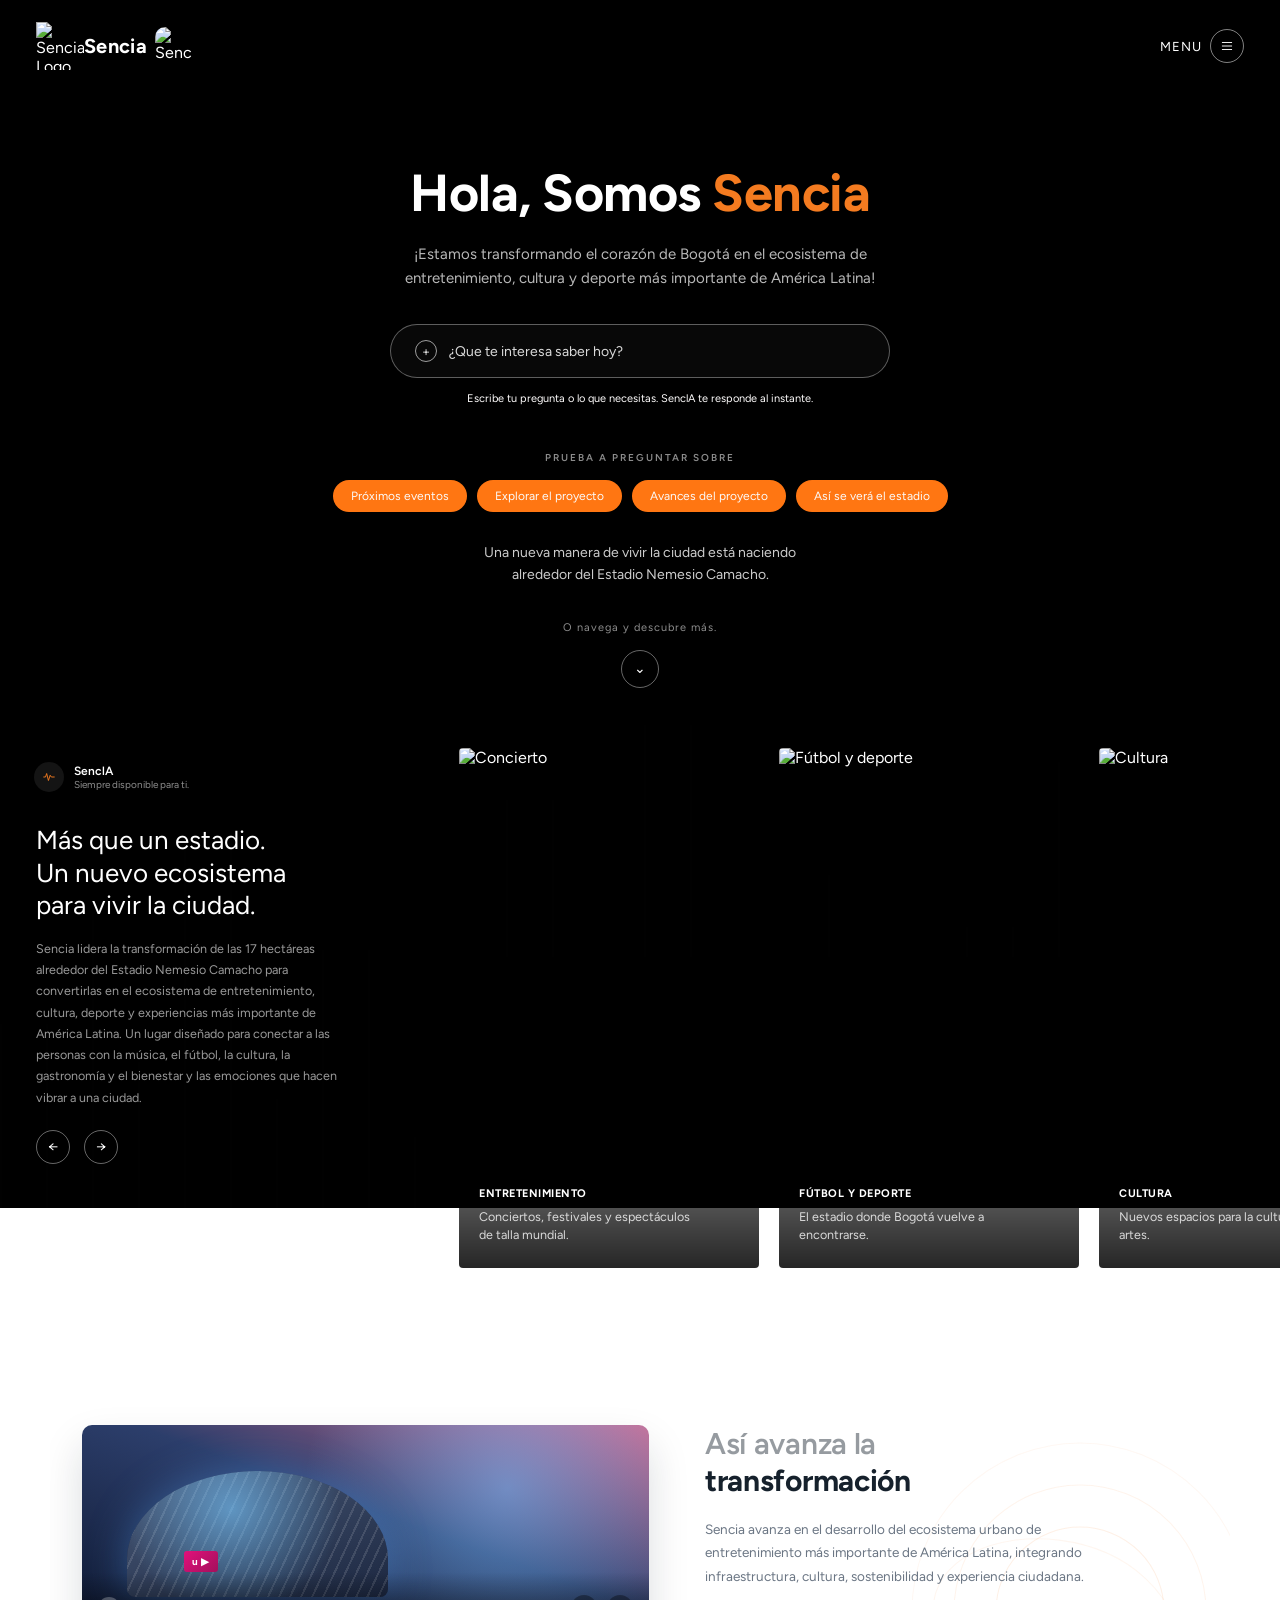
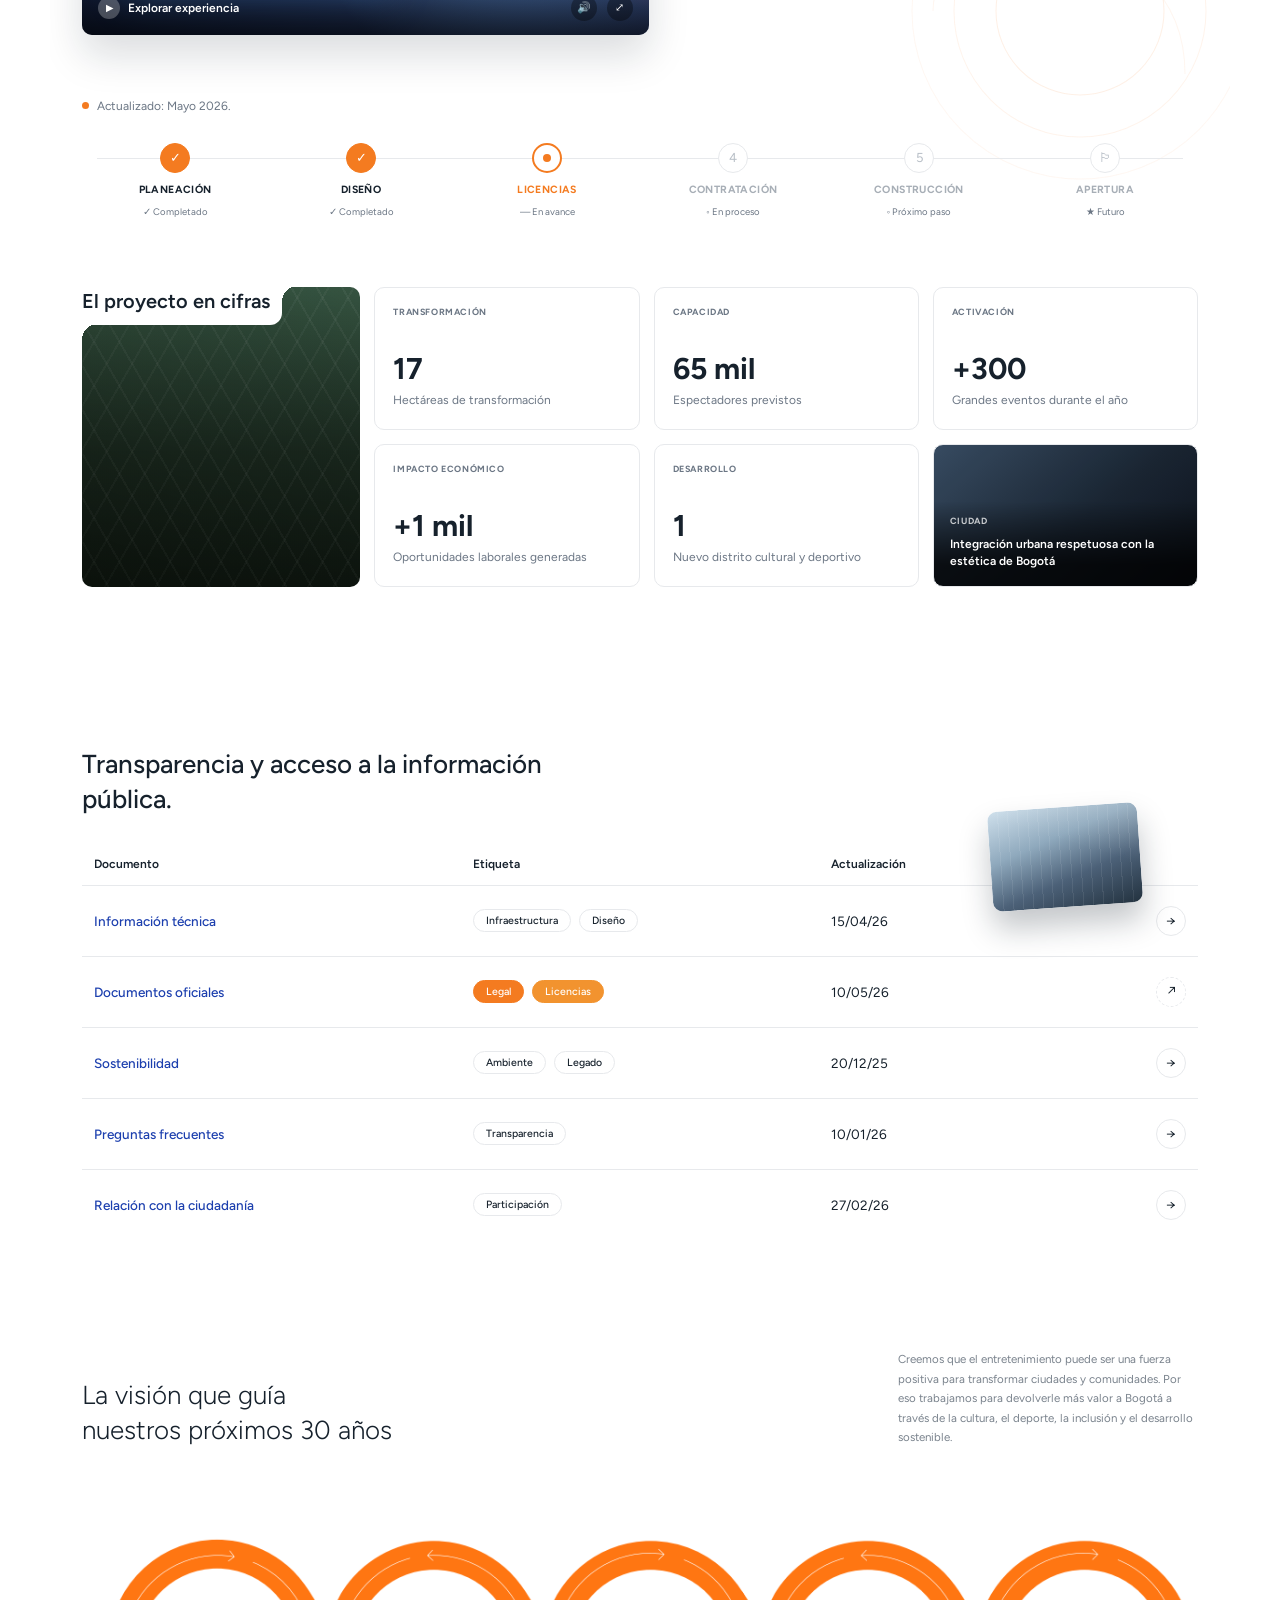
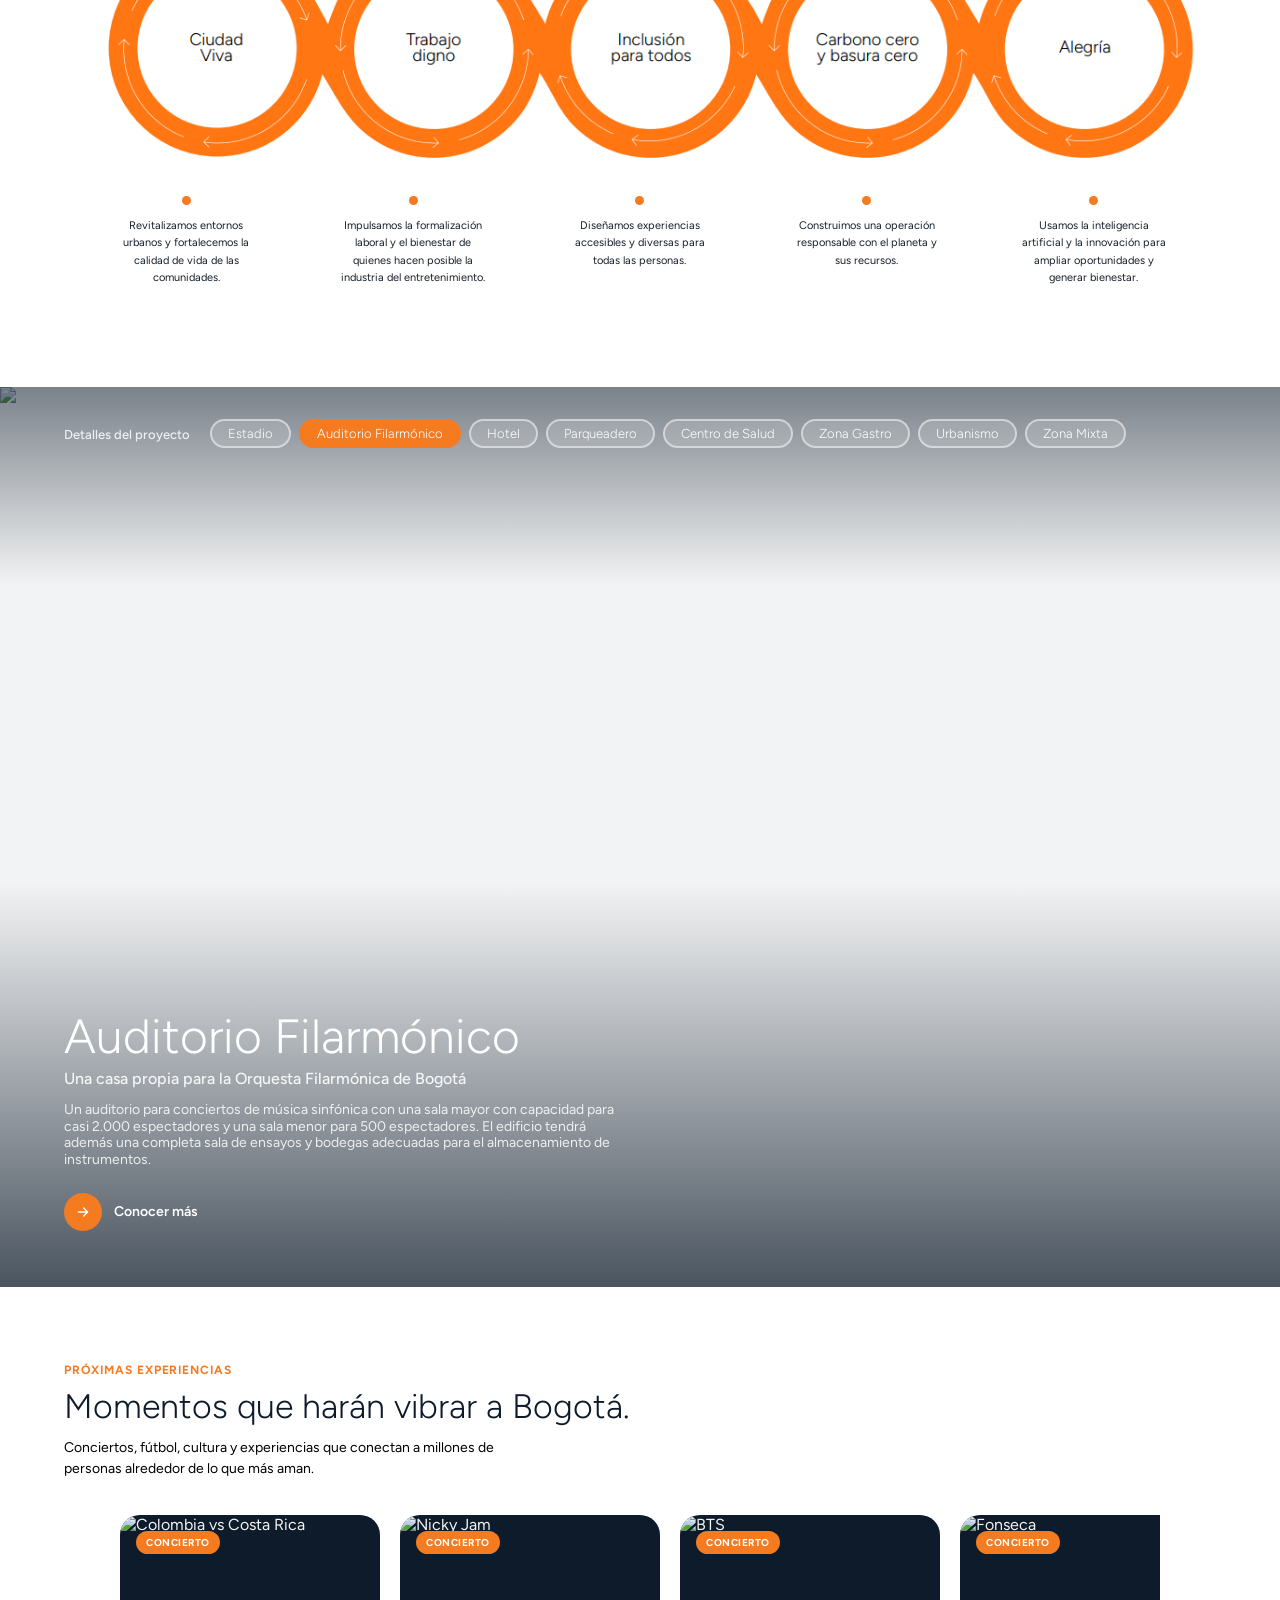
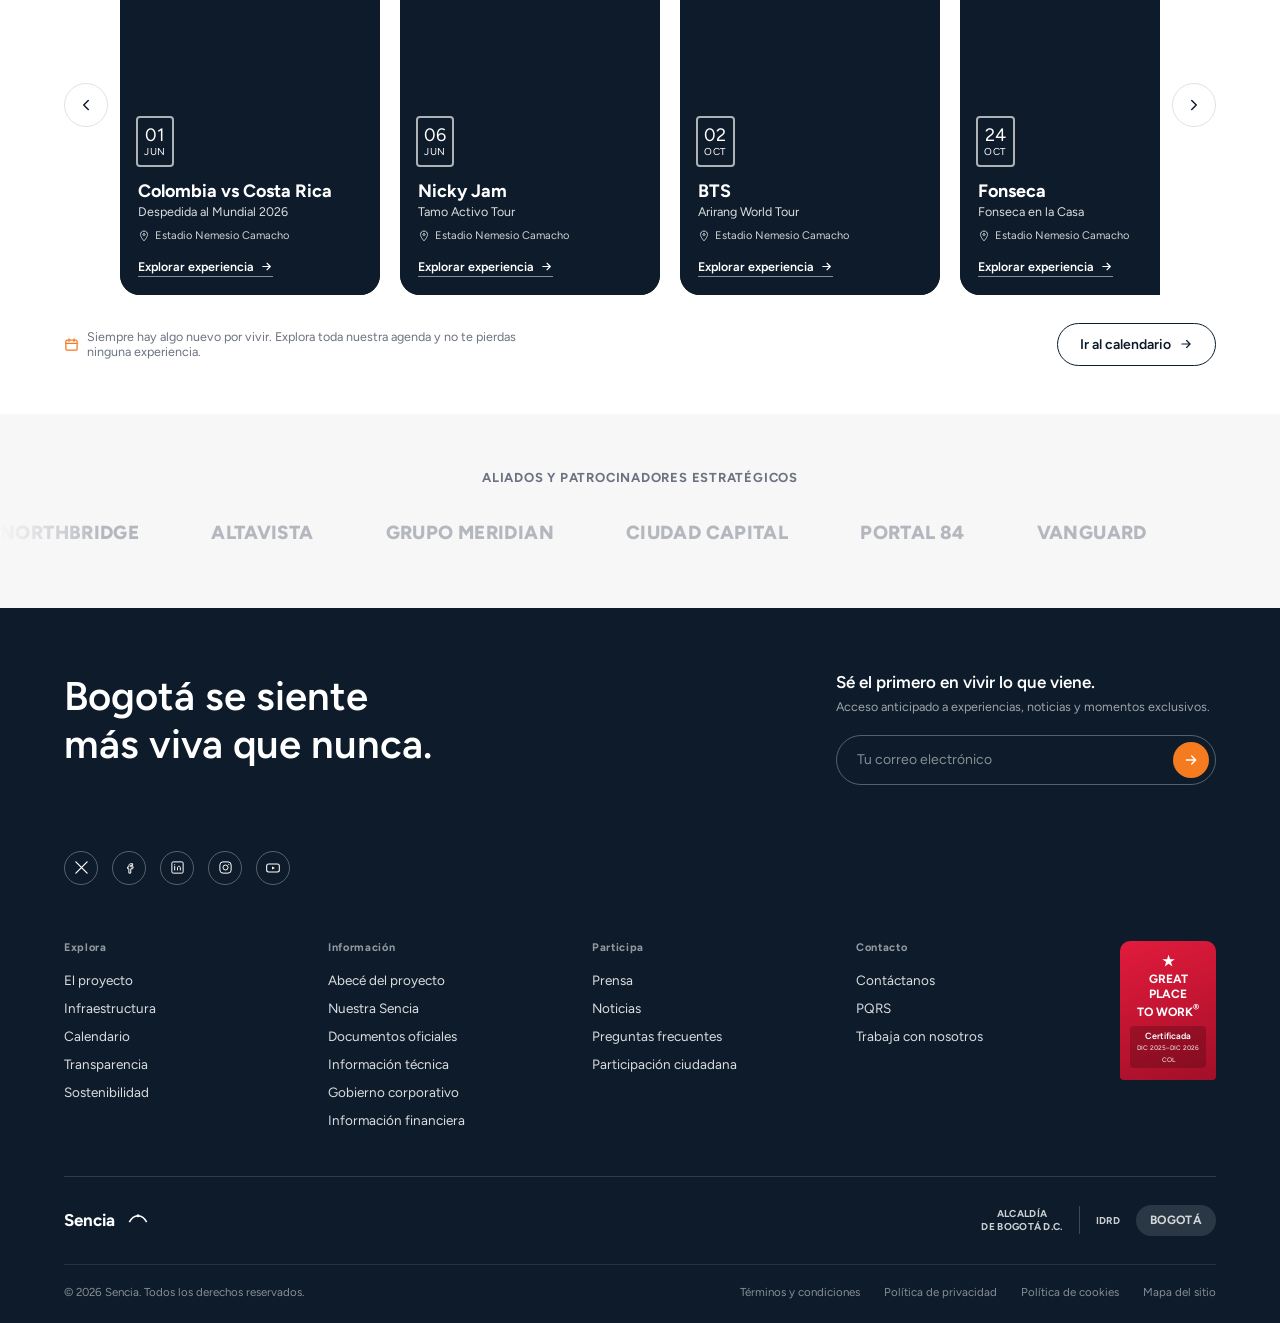
==== commit d7ec4e95: "New Website for Sencia" ====
--- a/index.html
+++ b/index.html
@@ -21,12 +21,9 @@
     <div class="brand">
       <img src="https://sencia.com.co/wp-content/uploads/2025/12/Concesionario_Sencia_S.A.S._CO_Spanish_2025_Certification_Badge-1-scaled.png" alt="Sencia Logo" class="brand-logo">
       <div class="brand-mark">
-        <svg viewBox="0 0 24 24" fill="none" xmlns="http://www.w3.org/2000/svg">
-          <path d="M4 14c2-4 4-6 8-6s6 2 8 6" stroke="white" stroke-width="1.4"/>
-          <circle cx="12" cy="8" r="1.4" fill="white"/>
-        </svg>
-      </div>
+       </div>
       <div class="brand-name">Sencia</div>
+       <img src="https://sencia.com.co/wp-content/uploads/2025/12/Logosimbolo-e1764709073801.png" alt="Sencia Mark" class="brand-mark-img">
     </div>
     <button class="menu-btn">
       MENU
@@ -54,7 +51,7 @@
     <h1 class="hero-title">Hola, Somos <span class="accent">Sencia</span></h1>
     <p class="hero-subtitle">
       ¡Estamos transformando el corazón de Bogotá en el ecosistema de
-      entretenimiento, cultura y deporte más importante de América Latina.
+      entretenimiento, cultura y deporte más importante de América Latina!
     </p>
 
     <div class="search-pill">
@@ -84,7 +81,7 @@
       <div class="hero-floor" aria-hidden="true"></div>  
 
     <div class="bottom-copy">
-      <h2>Más que un estadio.<br><span class="thin">Un nuevo ecosistema<br>para vivir la ciudad.</span></h2>
+      <h2>Más que un estadio.<br>Un nuevo ecosistema<br>para vivir la ciudad.</h2>
       <p>
         Sencia lidera la transformación de las 17 hectáreas alrededor del
         Estadio Nemesio Camacho para convertirlas en el ecosistema de
@@ -168,7 +165,7 @@
     </div>
 
     <div class="top-copy">
-      <h1>Así avanza la<br>transformación</h1>
+      <h1>Así avanza la<br><span class="dark">transformación</span></h1>
       <p>
         Sencia avanza en el desarrollo del ecosistema urbano de
         entretenimiento más importante de América Latina, integrando
@@ -216,7 +213,9 @@
 
  
   <div class="cifras-grid">
-    <div class="big-photo"></div>
+    <div class="big-photo">
+      <img src="https://sencia.com.co/wp-content/uploads/2026/03/17.png" alt="Proyecto Sencia" class="big-photo__img">
+    </div>
     <div class="cifras-title">El proyecto en cifras</div>
 
     <div class="stat-card">
@@ -386,7 +385,7 @@
      ============================================ -->
 <section class="hero-proyecto" id="heroProyecto">
   <div class="hero-proyecto__bg">
-    <img src="https://images.unsplash.com/photo-1486406146926-c627a92ad1ab?w=1600&q=80" alt="Auditorio Filarmónico" class="hero-proyecto__img">
+    <img src="https://sencia.com.co/wp-content/uploads/2026/03/10.png" alt="Auditorio Filarmónico" class="hero-proyecto__img">
     <div class="hero-proyecto__overlay"></div>
   </div>
 
@@ -396,13 +395,15 @@
     <nav class="hero-proyecto__nav">
       <span class="hero-proyecto__nav-label">Detalles del proyecto</span>
       <div class="hero-proyecto__pills" id="heroPills">
-        <button class="hero-proyecto__pill" data-target="0">Torres</button>
+        <button class="hero-proyecto__pill" data-target="0">Estadio</button>
         <button class="hero-proyecto__pill hero-proyecto__pill--active" data-target="1">Auditorio Filarmónico</button>
         <button class="hero-proyecto__pill" data-target="2">Hotel</button>
-        <button class="hero-proyecto__pill" data-target="3">Restaurantes</button>
+        <button class="hero-proyecto__pill" data-target="3">Parqueadero</button>
         <button class="hero-proyecto__pill" data-target="4">Centro de Salud</button>
-        <button class="hero-proyecto__pill" data-target="5">Zonas Verdes</button>
-        <button class="hero-proyecto__pill" data-target="6">Espacio Público</button>
+        <button class="hero-proyecto__pill" data-target="5">Zona Gastro</button>
+        <button class="hero-proyecto__pill" data-target="6">Urbanismo</button>
+        <button class="hero-proyecto__pill" data-target="7">Zona Mixta</button>
+
       </div>
     </nav>
 
@@ -440,10 +441,7 @@
       <h2 class="experiencias__title">Momentos que harán vibrar a Bogotá.</h2>
       <p class="experiencias__desc">Conciertos, fútbol, cultura y experiencias que conectan a millones de personas alrededor de lo que más aman.</p>
     </div>
-    <button class="experiencias__cta-desktop">
-      Ir al calendario
-      <svg width="14" height="14" viewBox="0 0 24 24" fill="none"><path d="M5 12h14M13 6l6 6-6 6" stroke="currentColor" stroke-width="2" stroke-linecap="round" stroke-linejoin="round"/></svg>
-    </button>
+    
   </div>
 
   <div class="experiencias__carousel-wrap">
@@ -577,7 +575,7 @@
       <svg width="15" height="15" viewBox="0 0 24 24" fill="none"><rect x="3" y="5" width="18" height="16" rx="2" stroke="currentColor" stroke-width="2"/><path d="M3 10h18M8 3v4M16 3v4" stroke="currentColor" stroke-width="2" stroke-linecap="round"/></svg>
       Siempre hay algo nuevo por vivir. Explora toda nuestra agenda y no te pierdas ninguna experiencia.
     </span>
-    <button class="experiencias__cta-mobile">
+     <button class="experiencias__cta-desktop">
       Ir al calendario
       <svg width="14" height="14" viewBox="0 0 24 24" fill="none"><path d="M5 12h14M13 6l6 6-6 6" stroke="currentColor" stroke-width="2" stroke-linecap="round" stroke-linejoin="round"/></svg>
     </button>
--- a/styles.css
+++ b/styles.css
@@ -58,8 +58,8 @@
     overflow: hidden;
     color: var(--white);
     background:
-      radial-gradient(ellipse 900px 500px at 30% 15%, rgba(244,123,32,0.10), transparent 60%),
-      linear-gradient(180deg, #0a1420 0%, #0c1826 35%, #0d1b2a 60%, #060d15 100%);
+      linear-gradient(180deg, rgba(0,0,0,0.45) 0%, rgba(0,0,0,0.65) 65%, rgba(0,0,0,0.92) 92%, #000 100%) top / 100% 100vh no-repeat,
+      url('https://sencia.com.co/wp-content/uploads/2026/07/CDEC-F2-BDP-XXX-XX-XX-ARQ-VS-000003-1.jpg-scaled.webp') top center / 100% 100vh no-repeat #000;
   }
 
   .hero .skyline{
@@ -79,7 +79,7 @@
       80% 20%, 86% 20%, 86% 66%, 92% 66%, 92% 48%, 96% 48%, 96% 72%,
       100% 72%, 100% 100%
     );
-    opacity: 0.5;
+    opacity: 0.2;
   }
 
   .hero .grain-overlay{
@@ -100,7 +100,13 @@
   .hero .brand{
     display:flex;
     align-items:center;
-    gap: 14px;
+  }
+
+  .hero .brand-logo{
+    width: 48px;
+    height: 48px;
+    object-fit: contain;
+    flex-shrink: 0;
   }
 
   .hero .gptw-badge{
@@ -122,8 +128,17 @@
   }
 
   .hero .brand-mark{
-    width: 26px; height: 26px;
-    opacity: 0.9;
+    display:flex;
+    align-items:center;
+  }
+
+  .hero .brand-mark-img{
+    margin-left: 8px;
+    width: 38px;
+    height: 38px;
+    object-fit: contain;
+    border-radius: 10px;
+    flex-shrink: 0;
   }
 
   .hero .menu-btn{
@@ -194,7 +209,7 @@
 
   .hero .search-hint{
     font-size: 11px;
-    color: rgba(255,255,255,0.5);
+    color: rgb(255, 253, 253);
     margin-top: 14px;
   }
 
@@ -215,10 +230,10 @@
   }
 
   .hero .pill{
-    background: linear-gradient(135deg, var(--orange-soft), var(--orange));
-    color: #1a0e02;
+    background: #FF7612;
+    color: #fcfaf8;
     font-size: 12px;
-    font-weight: 600;
+    font-weight: 400;
     padding: 9px 18px;
     border-radius: 999px;
     white-space: nowrap;
@@ -310,7 +325,7 @@
 
   .hero .bottom-copy h2{
     font-size: 26px;
-    font-weight: 600;
+    font-weight: 400;
     line-height: 1.25;
     margin-bottom: 16px;
   }
@@ -592,6 +607,12 @@
     line-height: 1.25;
     margin-bottom: 18px;
     letter-spacing: -0.3px;
+    color: rgba(22,33,44,0.45);
+  }
+
+  .section .top-copy h1 .dark{
+    color: var(--ink);
+    font-weight: 700;
   }
 
   .section .top-copy p{
@@ -746,6 +767,15 @@
     repeating-linear-gradient(-60deg, rgba(255,255,255,0.05) 0px, rgba(255,255,255,0.05) 2px, transparent 2px, transparent 22px),
     linear-gradient(180deg, #3b5c47 0%, #1c2b20 55%, #0c130d 100%);
 }
+
+  .section .big-photo__img{
+    position: absolute;
+    inset: 0;
+    width: 100%;
+    height: 100%;
+    object-fit: cover;
+    object-position: center;
+  }
 
   .section .stat-card{
     border: 1px solid var(--line);
@@ -954,7 +984,7 @@
 
   .transparencia .vision-header h2{
     font-size: 26px;
-    font-weight: 500;
+    font-weight: 200;
     line-height: 1.35;
   }
 
@@ -1075,14 +1105,14 @@
 
 .hero-proyecto__pill {
   flex-shrink: 0;
-  padding: 8px 16px;
+  padding: 5px 16px;
   border-radius: var(--radius-pill);
   background: rgba(255,255,255,0.14);
   backdrop-filter: blur(6px);
   color: var(--color-white);
   font-size: 13px;
-  font-weight: 500;
-  border: 1px solid rgba(255,255,255,0.2);
+  font-weight: 100;
+  border: 2px solid rgba(255,255,255,0.5);
   transition: background 0.25s ease, color 0.25s ease;
   white-space: nowrap;
 }
@@ -1104,7 +1134,7 @@
 
 .hero-proyecto__title {
   font-size: clamp(30px, 5vw, 48px);
-  font-weight: 700;
+  font-weight: 300;
   margin: 0 0 6px;
   line-height: 1.1;
 }
@@ -1118,7 +1148,7 @@
 
 .hero-proyecto__desc {
   font-size: 14px;
-  line-height: 1.6;
+  line-height: 1.2;
   opacity: 0.85;
   margin: 0 0 24px;
   max-width: 560px;
@@ -1202,14 +1232,14 @@
 
 .experiencias__title {
   font-size: clamp(24px, 3vw, 34px);
-  font-weight: 700;
+  font-weight: 300;
   margin: 8px 0 10px;
   color: var(--color-navy);
 }
 
 .experiencias__desc {
   font-size: 14px;
-  color: var(--color-gray-text);
+  color: #000;
   max-width: 480px;
   margin: 0;
   line-height: 1.5;
@@ -1342,10 +1372,11 @@
   bottom: 128px;
   left: 16px;
   z-index: 2;
-  background: rgba(255,255,255,0.95);
-  color: var(--color-navy);
-  border-radius: 10px;
-  padding: 8px 10px;
+  background: transparent;
+  color: #fff;
+   border: 2px solid #ffffffa9;
+   border-radius: 4px;
+  padding: 8px 6px;
   text-align: center;
   line-height: 1.1;
 }
@@ -1353,13 +1384,13 @@
 .event-card__date-day {
   display: block;
   font-size: 18px;
-  font-weight: 800;
+  font-weight: 400;
 }
 
 .event-card__date-month {
   display: block;
   font-size: 10px;
-  font-weight: 700;
+  font-weight: 400;
   letter-spacing: 0.05em;
 }
 
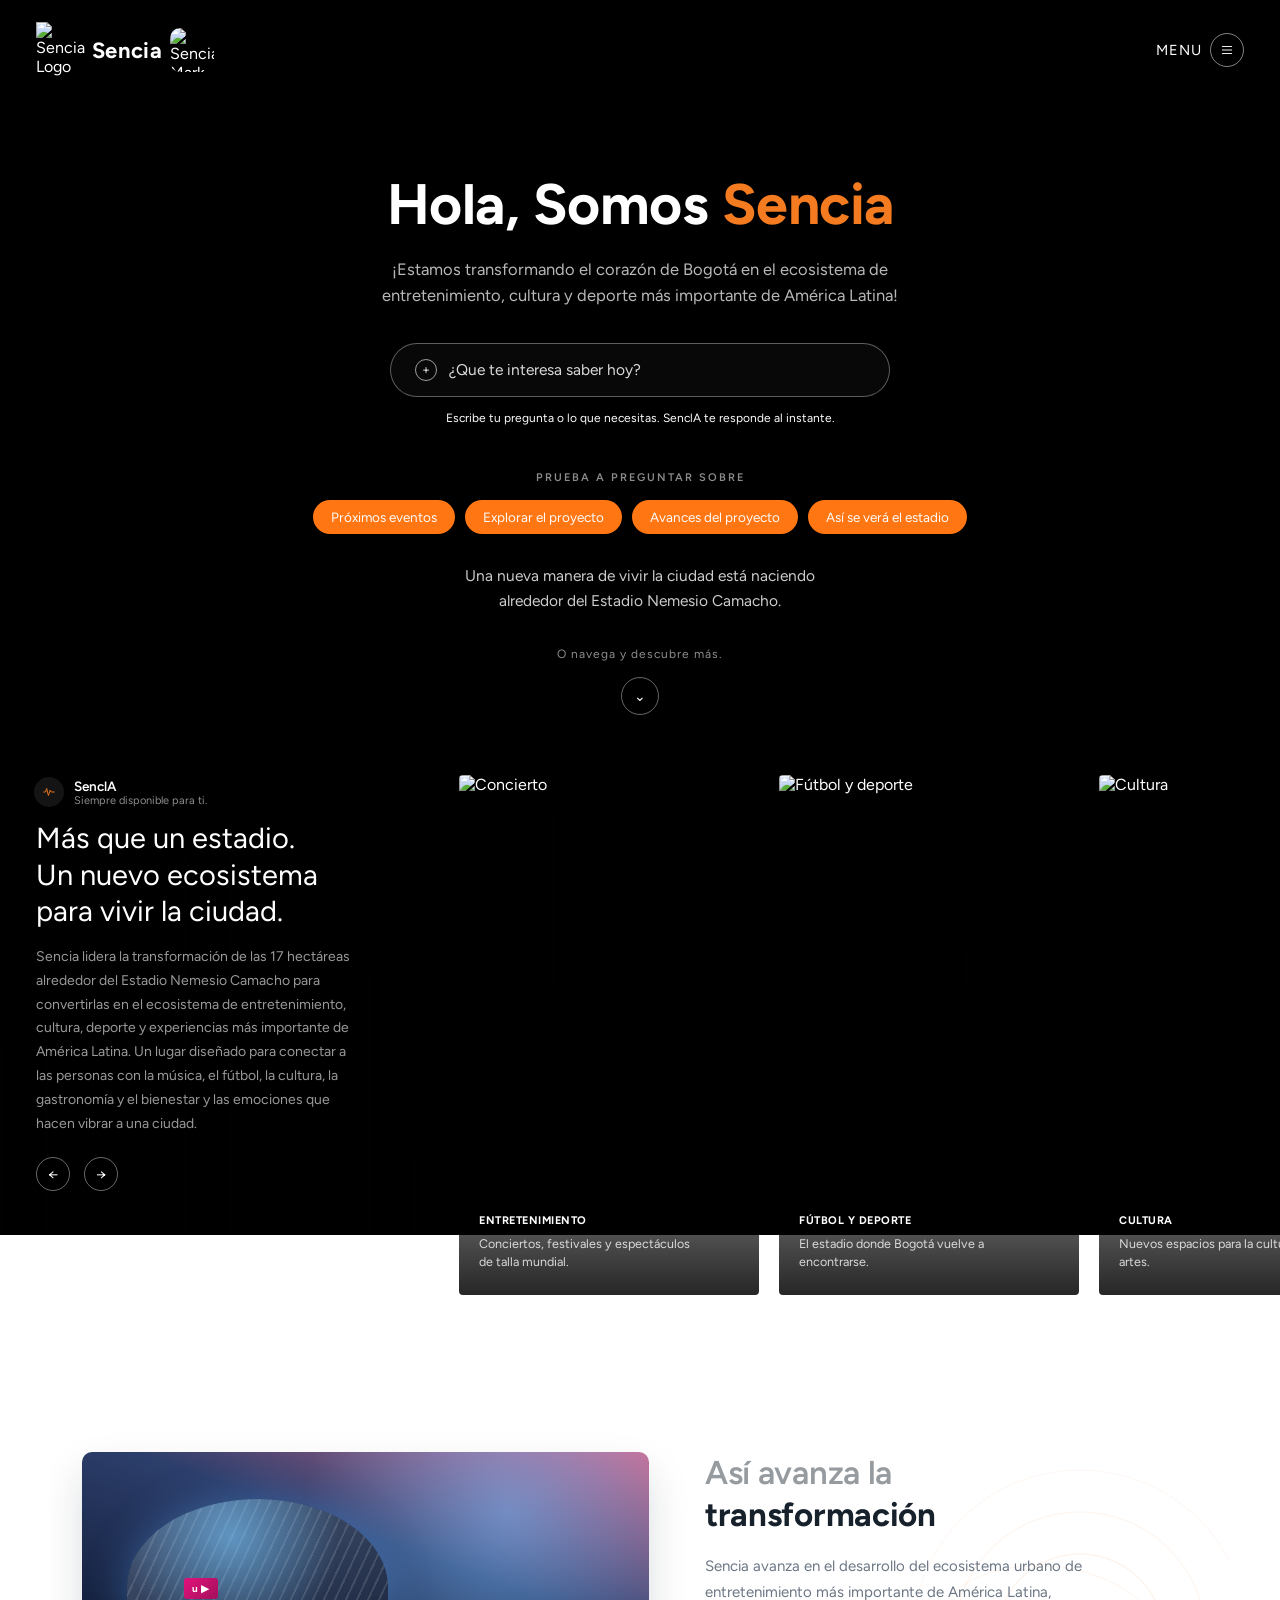
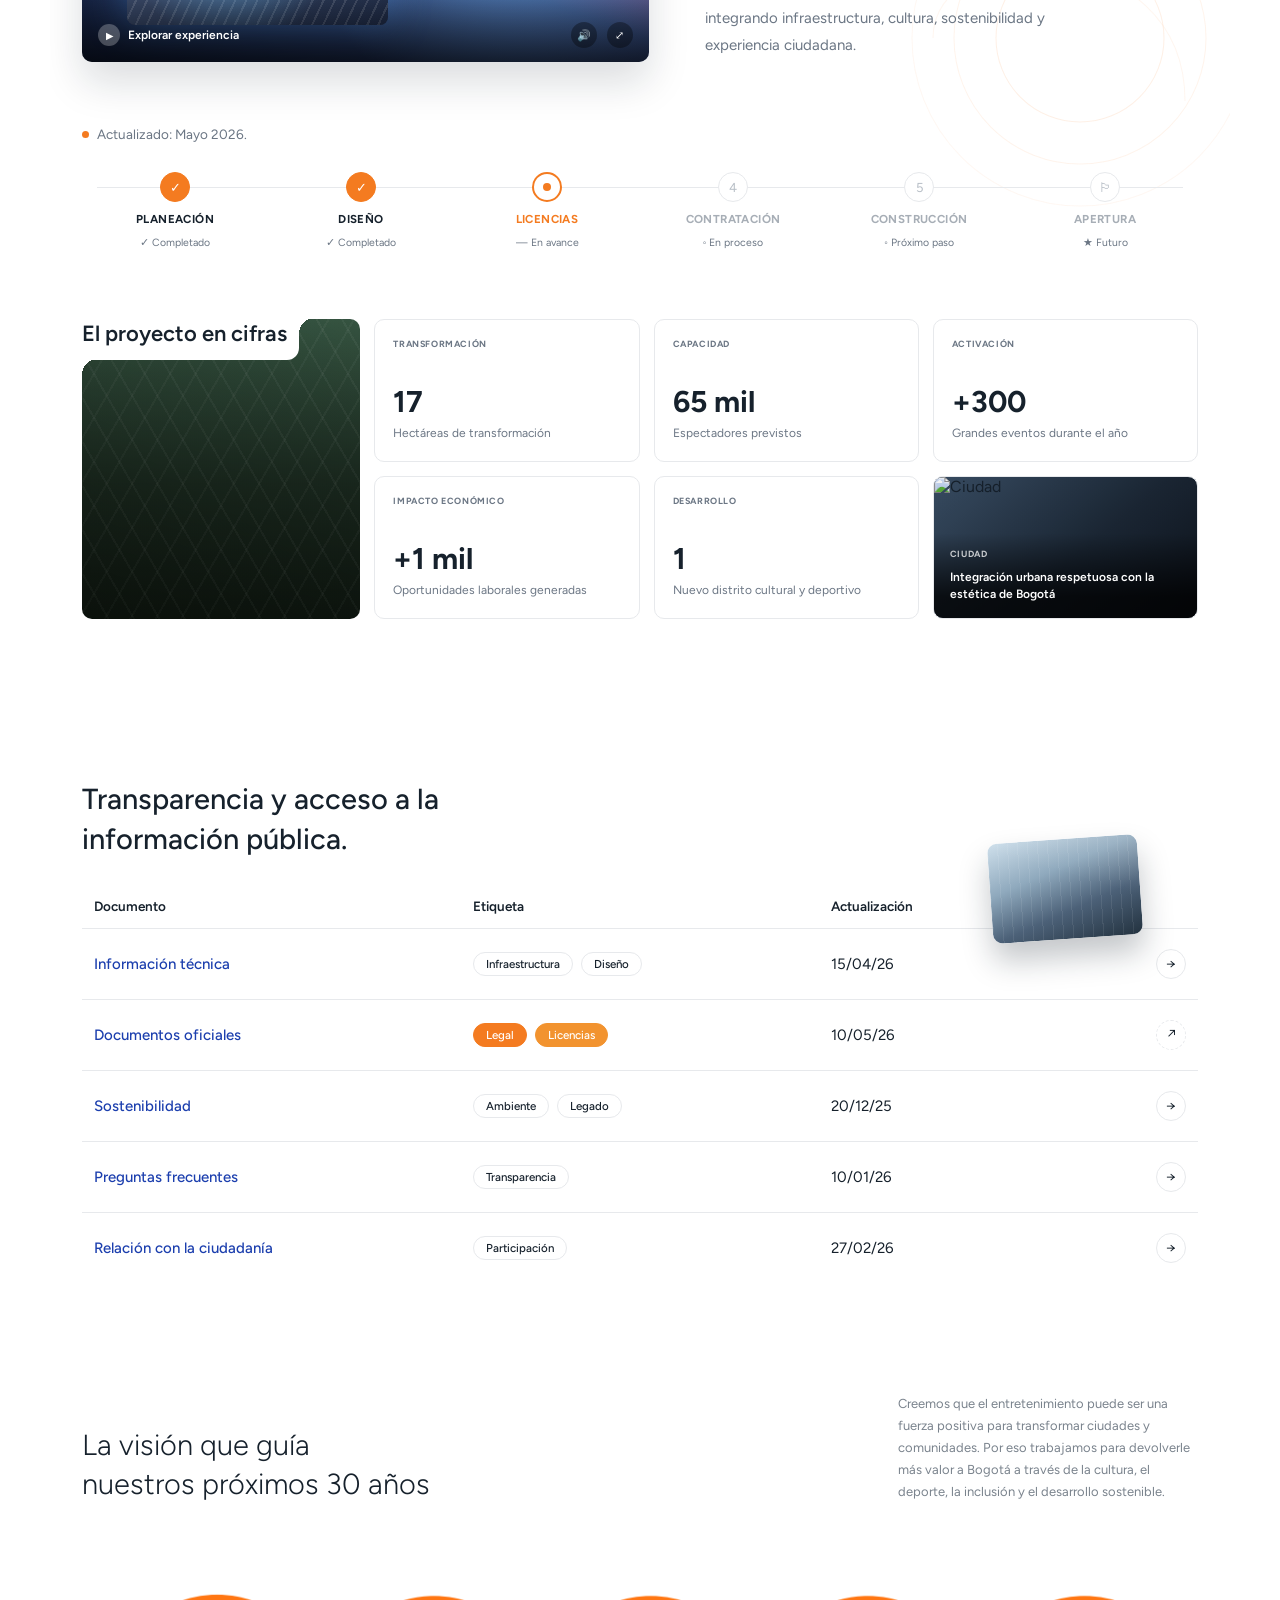
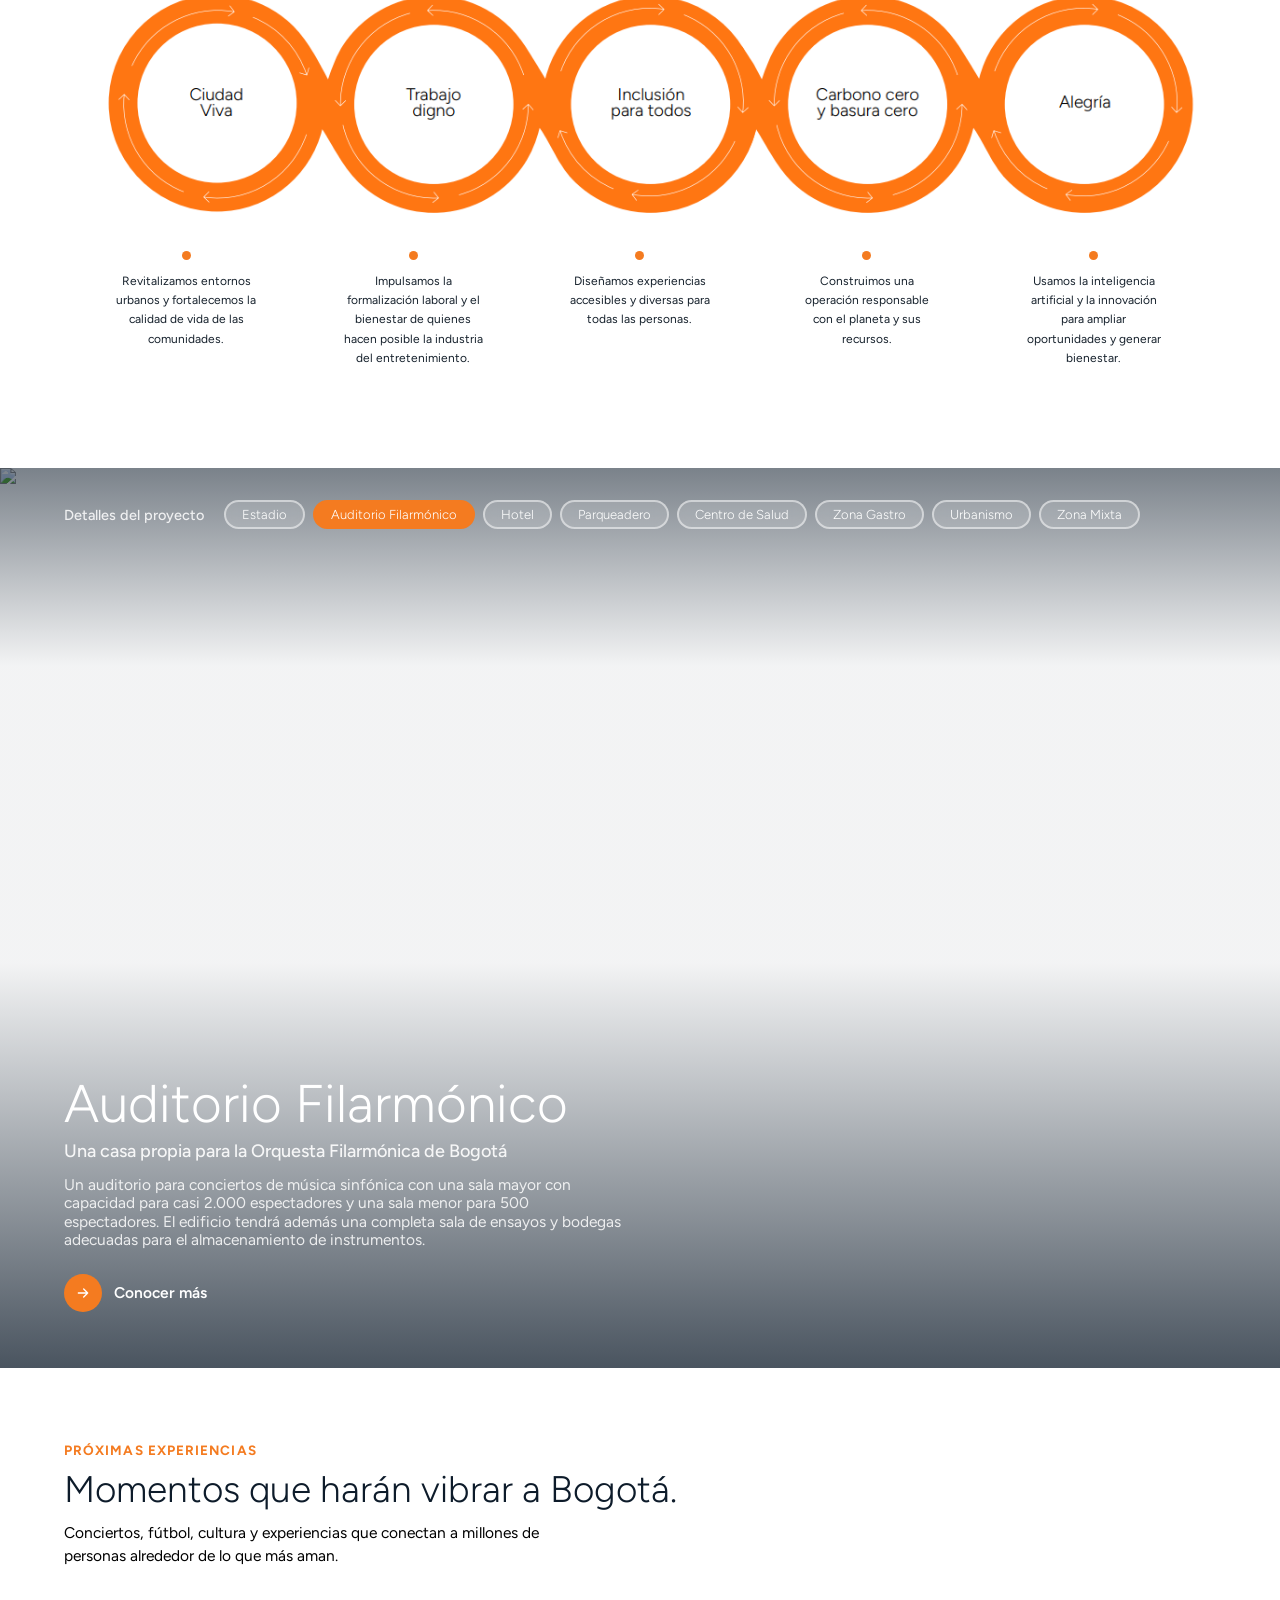
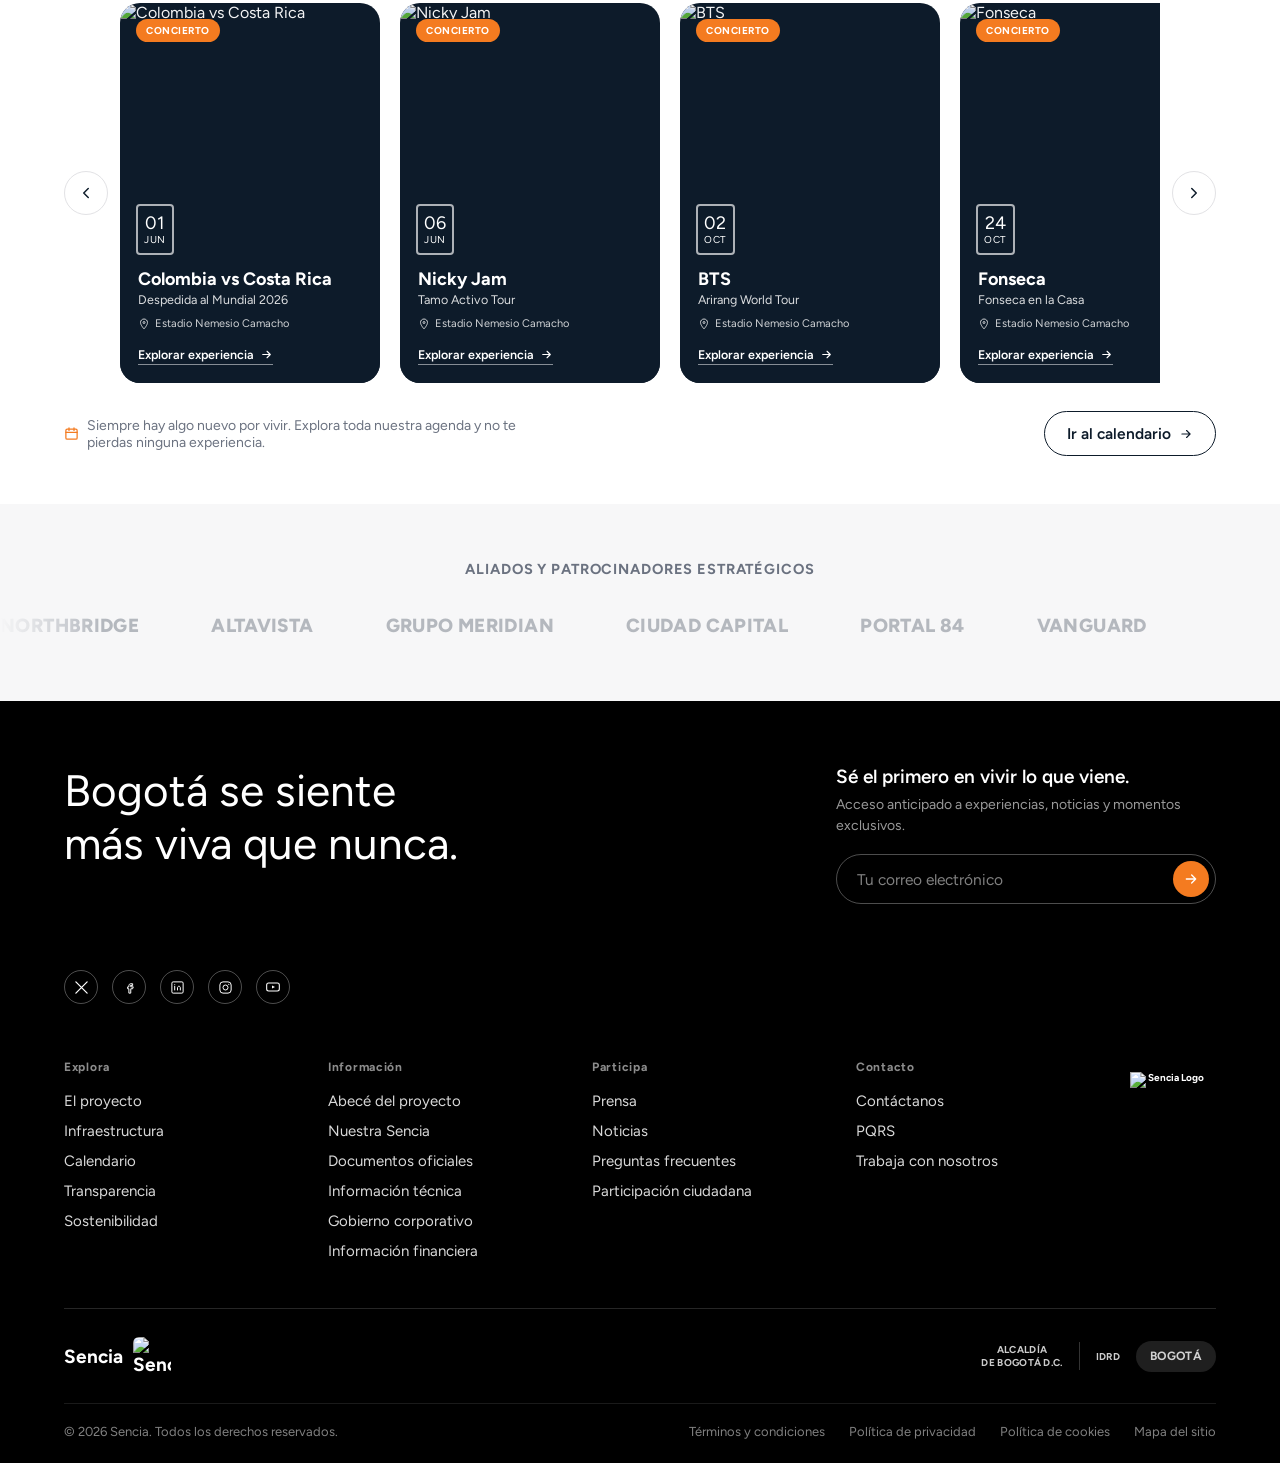
==== commit b60b539e: "PRuebas before meeting" ====
--- a/index.html
+++ b/index.html
@@ -259,6 +259,7 @@
     </div>
 
     <div class="stat-card photo">
+      <img src="https://sencia.com.co/wp-content/uploads/2026/03/29.png" alt="Ciudad" class="stat-card__img">
       <div class="stat-eyebrow">CIUDAD</div>
       <div class="stat-desc">Integración urbana respetuosa con la estética de Bogotá</div>
     </div>
@@ -678,9 +679,8 @@
 
     <div class="footer-sencia__badge">
       <div class="footer-sencia__gptw">
-        <span class="footer-sencia__gptw-star">★</span>
-        <span class="footer-sencia__gptw-text">Great<br>Place<br>To Work<sup>®</sup></span>
-        <span class="footer-sencia__gptw-cert">Certificada<br><small>DIC 2025–DIC 2026<br>COL</small></span>
+      <img src="https://sencia.com.co/wp-content/uploads/2025/12/Concesionario_Sencia_S.A.S._CO_Spanish_2025_Certification_Badge-1-scaled.png" alt="Sencia Logo" class="brand-logo">
+
       </div>
     </div>
   </div>
@@ -690,7 +690,7 @@
   <div class="footer-sencia__bottom">
     <div class="footer-sencia__brand">
       <span class="footer-sencia__brand-name">Sencia</span>
-      <svg width="26" height="26" viewBox="0 0 24 24" fill="none"><path d="M4 14c2-4 4-6 8-6s6 2 8 6" stroke="white" stroke-width="1.4"/><circle cx="12" cy="8" r="1.4" fill="white"/></svg>
+       <img src="https://sencia.com.co/wp-content/uploads/2025/12/Logosimbolo-e1764709073801.png" alt="Sencia Mark" class="brand-mark-img">
     </div>
 
     <div class="footer-sencia__partners">
--- a/styles.css
+++ b/styles.css
@@ -103,8 +103,8 @@
   }
 
   .hero .brand-logo{
-    width: 48px;
-    height: 48px;
+    width: 56px;
+    height: 56px;
     object-fit: contain;
     flex-shrink: 0;
   }
@@ -122,7 +122,7 @@
   .hero .gptw-badge .star{ font-size:10px; margin-bottom:1px; }
 
   .hero .brand-name{
-    font-size: 20px;
+    font-size: 22px;
     font-weight: 700;
     letter-spacing: 0.3px;
   }
@@ -134,8 +134,8 @@
 
   .hero .brand-mark-img{
     margin-left: 8px;
-    width: 38px;
-    height: 38px;
+    width: 44px;
+    height: 44px;
     object-fit: contain;
     border-radius: 10px;
     flex-shrink: 0;
@@ -146,7 +146,7 @@
     background: transparent;
     border: none;
     color: var(--white);
-    font-size: 13px;
+    font-size: 14.5px;
     letter-spacing: 1px;
     cursor: pointer;
   }
@@ -167,7 +167,7 @@
   }
 
   .hero .hero-title{
-    font-size: 52px;
+    font-size: 57px;
     font-weight: 700;
     letter-spacing: -0.5px;
     margin-bottom: 18px;
@@ -176,7 +176,7 @@
 
   .hero .hero-subtitle{
     color: var(--muted);
-    font-size: 15px;
+    font-size: 16.5px;
     line-height: 1.6;
     max-width: 560px;
     margin: 0 auto 34px;
@@ -203,19 +203,19 @@
     flex-shrink: 0;
   }
   .hero .search-pill span{
-    font-size: 14px;
+    font-size: 15.5px;
     color: rgba(255,255,255,0.85);
   }
 
   .hero .search-hint{
-    font-size: 11px;
+    font-size: 12px;
     color: rgb(255, 253, 253);
     margin-top: 14px;
   }
 
   .hero .suggest-label{
     margin-top: 46px;
-    font-size: 10px;
+    font-size: 11px;
     letter-spacing: 2px;
     color: rgba(255,255,255,0.55);
     font-weight: 600;
@@ -232,7 +232,7 @@
   .hero .pill{
     background: #FF7612;
     color: #fcfaf8;
-    font-size: 12px;
+    font-size: 13.5px;
     font-weight: 400;
     padding: 9px 18px;
     border-radius: 999px;
@@ -241,14 +241,14 @@
 
   .hero .hero-tagline{
     margin-top: 30px;
-    font-size: 14px;
+    font-size: 15.5px;
     color: rgba(255,255,255,0.8);
     line-height: 1.6;
   }
 
   .hero .navigate-more{
     margin-top: 34px;
-    font-size: 11px;
+    font-size: 12px;
     letter-spacing: 1px;
     color: rgba(255,255,255,0.55);
   }
@@ -280,11 +280,11 @@
     font-size: 14px;
   }
   .hero .senclA-widget .label{
-    font-size: 12px;
+    font-size: 13.5px;
     font-weight: 600;
   }
   .hero .senclA-widget .sub{
-    font-size: 10px;
+    font-size: 11px;
     color: rgba(255,255,255,0.55);
   }
 
@@ -324,7 +324,7 @@
   }
 
   .hero .bottom-copy h2{
-    font-size: 26px;
+    font-size: 29px;
     font-weight: 400;
     line-height: 1.25;
     margin-bottom: 16px;
@@ -332,7 +332,7 @@
   .hero .bottom-copy h2 .thin{ color: rgba(255,255,255,0.65); font-weight: 400; }
 
   .hero .bottom-copy p{
-    font-size: 12.5px;
+    font-size: 14px;
     line-height: 1.7;
     color: rgba(255,255,255,0.6);
     margin-bottom: 22px;
@@ -438,7 +438,7 @@
   }
 
  @media (max-width: 900px){
-  .hero .hero-title{ font-size: 34px; }
+  .hero .hero-title{ font-size: 37px; }
 
   .hero .bottom-section{
     flex-direction: column;
@@ -602,7 +602,7 @@
   }
 
   .section .top-copy h1{
-    font-size: 30px;
+    font-size: 33px;
     font-weight: 600;
     line-height: 1.25;
     margin-bottom: 18px;
@@ -616,7 +616,7 @@
   }
 
   .section .top-copy p{
-    font-size: 13.5px;
+    font-size: 15px;
     line-height: 1.75;
     color: var(--muted);
     max-width: 400px;
@@ -632,7 +632,7 @@
     display:flex;
     align-items:center;
     gap: 8px;
-    font-size: 12px;
+    font-size: 13.5px;
     color: var(--muted);
     margin-bottom: 30px;
   }
@@ -696,7 +696,7 @@
   }
 
   .section .t-label{
-    font-size: 10.5px;
+    font-size: 11.5px;
     font-weight: 700;
     letter-spacing: 0.4px;
     color: var(--ink);
@@ -706,7 +706,7 @@
   .section .t-label.active{ color: var(--orange); }
 
   .section .t-status{
-    font-size: 9.5px;
+    font-size: 10.5px;
     color: var(--muted);
     text-align: center;
   }
@@ -721,7 +721,7 @@
     padding: 0 12px 10px 0;
     border-bottom-right-radius: 12px;   /* ← la curva (reemplaza al clip-path) */
 
-    font-size: 20px;
+    font-size: 22px;
     font-weight: 600;
     color: var(--ink);
     white-space: nowrap;
@@ -814,16 +814,34 @@
     position: relative;
     overflow: hidden;
     justify-content: flex-end;
-    background:
-      linear-gradient(0deg, rgba(0,0,0,0.75) 15%, rgba(0,0,0,0.05) 60%),
-      linear-gradient(140deg, #3a4f66 0%, #1b2735 55%, #0c1119 100%);
+    background: linear-gradient(140deg, #3a4f66 0%, #1b2735 55%, #0c1119 100%);
+  }
+  .section .stat-card.photo::before{
+    content:"";
+    position: absolute;
+    inset: 0;
+    z-index: 1;
+    background: linear-gradient(0deg, rgba(0,0,0,0.75) 15%, rgba(0,0,0,0.05) 60%);
+  }
+  .section .stat-card__img{
+    position: absolute;
+    inset: 0;
+    width: 100%;
+    height: 100%;
+    object-fit: cover;
+    object-position: center;
+    z-index: 0;
   }
   .section .stat-card.photo .stat-eyebrow{
+    position: relative;
+    z-index: 2;
     color: rgba(255,255,255,0.75);
     padding: 16px 16px 0;
     margin-bottom: 0;
   }
   .section .stat-card.photo .stat-desc{
+    position: relative;
+    z-index: 2;
     color: #fff;
     font-weight: 600;
     padding: 10px 16px 16px;
@@ -838,7 +856,7 @@
     .section .timeline{ flex-wrap: wrap; gap: 20px; }
     .section .timeline::before{ display:none; }
     .section .cifras-title{
-        font-size: 17px;
+        font-size: 19px;
         padding: 0 32px 12px 0;
     }
   }
@@ -866,7 +884,7 @@
 
   /* ---------- heading ---------- */
   .transparencia .t-heading{
-    font-size: 26px;
+    font-size: 29px;
     font-weight: 500;
     line-height: 1.35;
     margin-bottom: 40px;
@@ -882,7 +900,7 @@
 
   .transparencia .doc-table thead th{
     text-align: left;
-    font-size: 12px;
+    font-size: 13.5px;
     font-weight: 600;
     color: var(--ink);
     padding: 0 12px 14px;
@@ -892,7 +910,7 @@
   .transparencia .doc-table tbody td{
     padding: 20px 12px;
     border-bottom: 1px solid var(--line);
-    font-size: 13.5px;
+    font-size: 15px;
     vertical-align: middle;
   }
 
@@ -912,7 +930,7 @@
   }
 
   .transparencia .tag{
-    font-size: 10.5px;
+    font-size: 11.5px;
     font-weight: 500;
     padding: 4px 12px;
     border-radius: 999px;
@@ -983,13 +1001,13 @@
   }
 
   .transparencia .vision-header h2{
-    font-size: 26px;
+    font-size: 29px;
     font-weight: 200;
     line-height: 1.35;
   }
 
   .transparencia .vision-header p{
-    font-size: 11.5px;
+    font-size: 13px;
     line-height: 1.7;
     color: var(--muted);
     max-width: 300px;
@@ -1026,14 +1044,14 @@
   }
 
   .transparencia .ring-desc{
-    font-size: 11px;
+    font-size: 12px;
     line-height: 1.6;
     color: var(--ink);
     max-width: 145px;
   }
 
   @media (max-width: 900px){
-    .transparencia .doc-table{ font-size: 12px; }
+    .transparencia .doc-table{ font-size: 13.5px; }
     .transparencia .float-photo{ display:none; }
     .transparencia .vision-header{ flex-direction: column; align-items: flex-start; }
     .transparencia .rings-row{ flex-wrap: wrap; }
@@ -1088,7 +1106,7 @@
 }
 
 .hero-proyecto__nav-label {
-  font-size: 13px;
+  font-size: 14.5px;
   font-weight: 500;
   opacity: 0.85;
   white-space: nowrap;
@@ -1133,21 +1151,21 @@
 }
 
 .hero-proyecto__title {
-  font-size: clamp(30px, 5vw, 48px);
+  font-size: clamp(33px, 5vw, 53px);
   font-weight: 300;
   margin: 0 0 6px;
   line-height: 1.1;
 }
 
 .hero-proyecto__subtitle {
-  font-size: clamp(14px, 2vw, 16px);
+  font-size: clamp(15px, 2vw, 18px);
   font-weight: 500;
   opacity: 0.9;
   margin: 0 0 14px;
 }
 
 .hero-proyecto__desc {
-  font-size: 14px;
+  font-size: 15.5px;
   line-height: 1.2;
   opacity: 0.85;
   margin: 0 0 24px;
@@ -1159,7 +1177,7 @@
   align-items: center;
   gap: 12px;
   font-weight: 600;
-  font-size: 14px;
+  font-size: 15.5px;
   color: var(--color-white);
 }
 
@@ -1224,21 +1242,21 @@
 }
 
 .experiencias__eyebrow {
-  font-size: 12px;
+  font-size: 13.5px;
   font-weight: 700;
   letter-spacing: 0.08em;
   color: var(--color-orange);
 }
 
 .experiencias__title {
-  font-size: clamp(24px, 3vw, 34px);
+  font-size: clamp(26px, 3vw, 37px);
   font-weight: 300;
   margin: 8px 0 10px;
   color: var(--color-navy);
 }
 
 .experiencias__desc {
-  font-size: 14px;
+  font-size: 15.5px;
   color: #000;
   max-width: 480px;
   margin: 0;
@@ -1253,7 +1271,7 @@
   border-radius: var(--radius-pill);
   border: 1.5px solid var(--color-navy);
   font-weight: 600;
-  font-size: 14px;
+  font-size: 15.5px;
   color: var(--color-navy);
   transition: background 0.25s ease, color 0.25s ease;
   white-space: nowrap;
@@ -1454,7 +1472,7 @@
   display: flex;
   align-items: center;
   gap: 8px;
-  font-size: 12.5px;
+  font-size: 14px;
   color: var(--color-gray-text);
   max-width: 480px;
 }
@@ -1469,7 +1487,7 @@
   border-radius: var(--radius-pill);
   border: 1.5px solid var(--color-navy);
   font-weight: 600;
-  font-size: 14px;
+  font-size: 15.5px;
 }
 
 @media (max-width: 720px) {
@@ -1490,7 +1508,7 @@
 }
 
 .aliados__title {
-  font-size: 13px;
+  font-size: 14.5px;
   font-weight: 700;
   letter-spacing: 0.06em;
   color: var(--color-gray-text);
@@ -1532,7 +1550,7 @@
    COMPONENTE 4 — FOOTER
    ============================================ */
 .footer-sencia {
-  background: var(--color-navy);
+  background: #000;
   color: var(--color-white);
   padding: 64px clamp(20px, 5vw, 64px) 0;
 }
@@ -1547,8 +1565,8 @@
 }
 
 .footer-sencia__title {
-  font-size: clamp(28px, 4vw, 40px);
-  font-weight: 600;
+  font-size: clamp(31px, 4vw, 44px);
+  font-weight: 400;
   line-height: 1.2;
   max-width: 460px;
 }
@@ -1559,13 +1577,13 @@
 }
 
 .footer-sencia__newsletter-title {
-  font-size: 17px;
+  font-size: 19px;
   font-weight: 600;
   margin-bottom: 6px;
 }
 
 .footer-sencia__newsletter-desc {
-  font-size: 12.5px;
+  font-size: 14px;
   color: rgba(255,255,255,0.6);
   margin-bottom: 18px;
   line-height: 1.5;
@@ -1586,7 +1604,7 @@
   border: none;
   outline: none;
   color: var(--color-white);
-  font-size: 14px;
+  font-size: 15.5px;
   font-family: inherit;
   min-width: 0;
 }
@@ -1614,7 +1632,7 @@
 }
 
 .footer-sencia__form-msg {
-  font-size: 12px;
+  font-size: 13.5px;
   margin-top: 10px;
   min-height: 16px;
   color: var(--color-orange);
@@ -1660,7 +1678,7 @@
 }
 
 .footer-sencia__col-title {
-  font-size: 11px;
+  font-size: 12px;
   font-weight: 700;
   letter-spacing: 0.06em;
   color: rgba(255,255,255,0.55);
@@ -1668,7 +1686,7 @@
 }
 
 .footer-sencia__col a {
-  font-size: 13.5px;
+  font-size: 15px;
   color: rgba(255,255,255,0.85);
   transition: color 0.2s ease;
 }
@@ -1687,13 +1705,19 @@
   width: 96px;
   padding: 12px 10px;
   border-radius: 10px 10px 4px 4px;
-  background: linear-gradient(160deg, #e21b3c, #a30f28);
+  background: transparent;
   text-align: center;
   color: var(--color-white);
   font-size: 10px;
   font-weight: 700;
   line-height: 1.25;
   position: relative;
+}
+
+.footer-sencia__gptw .brand-logo {
+  width: 100%;
+  height: auto;
+  object-fit: contain;
 }
 
 .footer-sencia__gptw-star {
@@ -1743,8 +1767,15 @@
   display: flex;
   align-items: center;
   gap: 10px;
-  font-size: 17px;
+  font-size: 19px;
   font-weight: 700;
+}
+
+.footer-sencia__brand .brand-mark-img {
+  width: 38px;
+  height: 38px;
+  object-fit: contain;
+  border-radius: 6px;
 }
 
 .footer-sencia__partners {
@@ -1789,7 +1820,7 @@
 }
 
 .footer-sencia__copyright {
-  font-size: 11.5px;
+  font-size: 13px;
   color: rgba(255,255,255,0.5);
 }
 
@@ -1800,7 +1831,7 @@
 }
 
 .footer-sencia__legal-links a {
-  font-size: 11.5px;
+  font-size: 13px;
   color: rgba(255,255,255,0.5);
   transition: color 0.2s ease;
 }
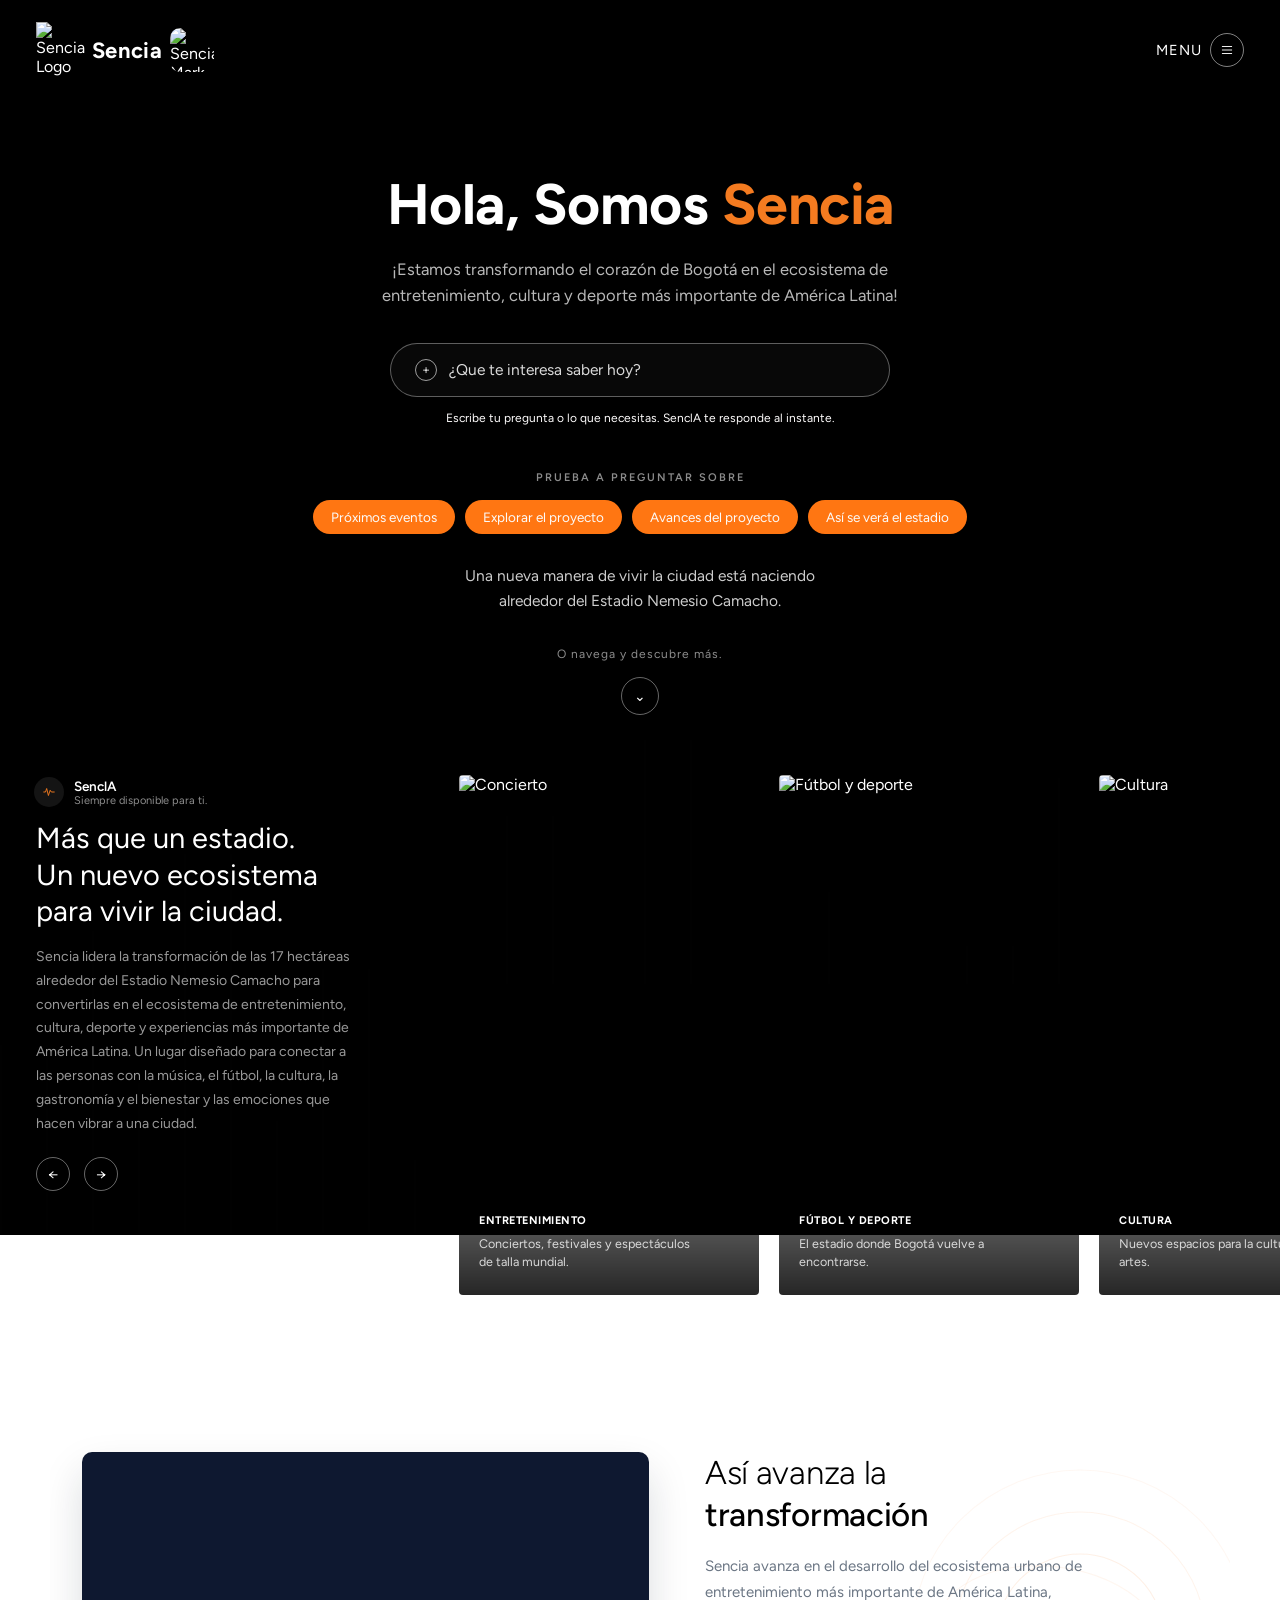
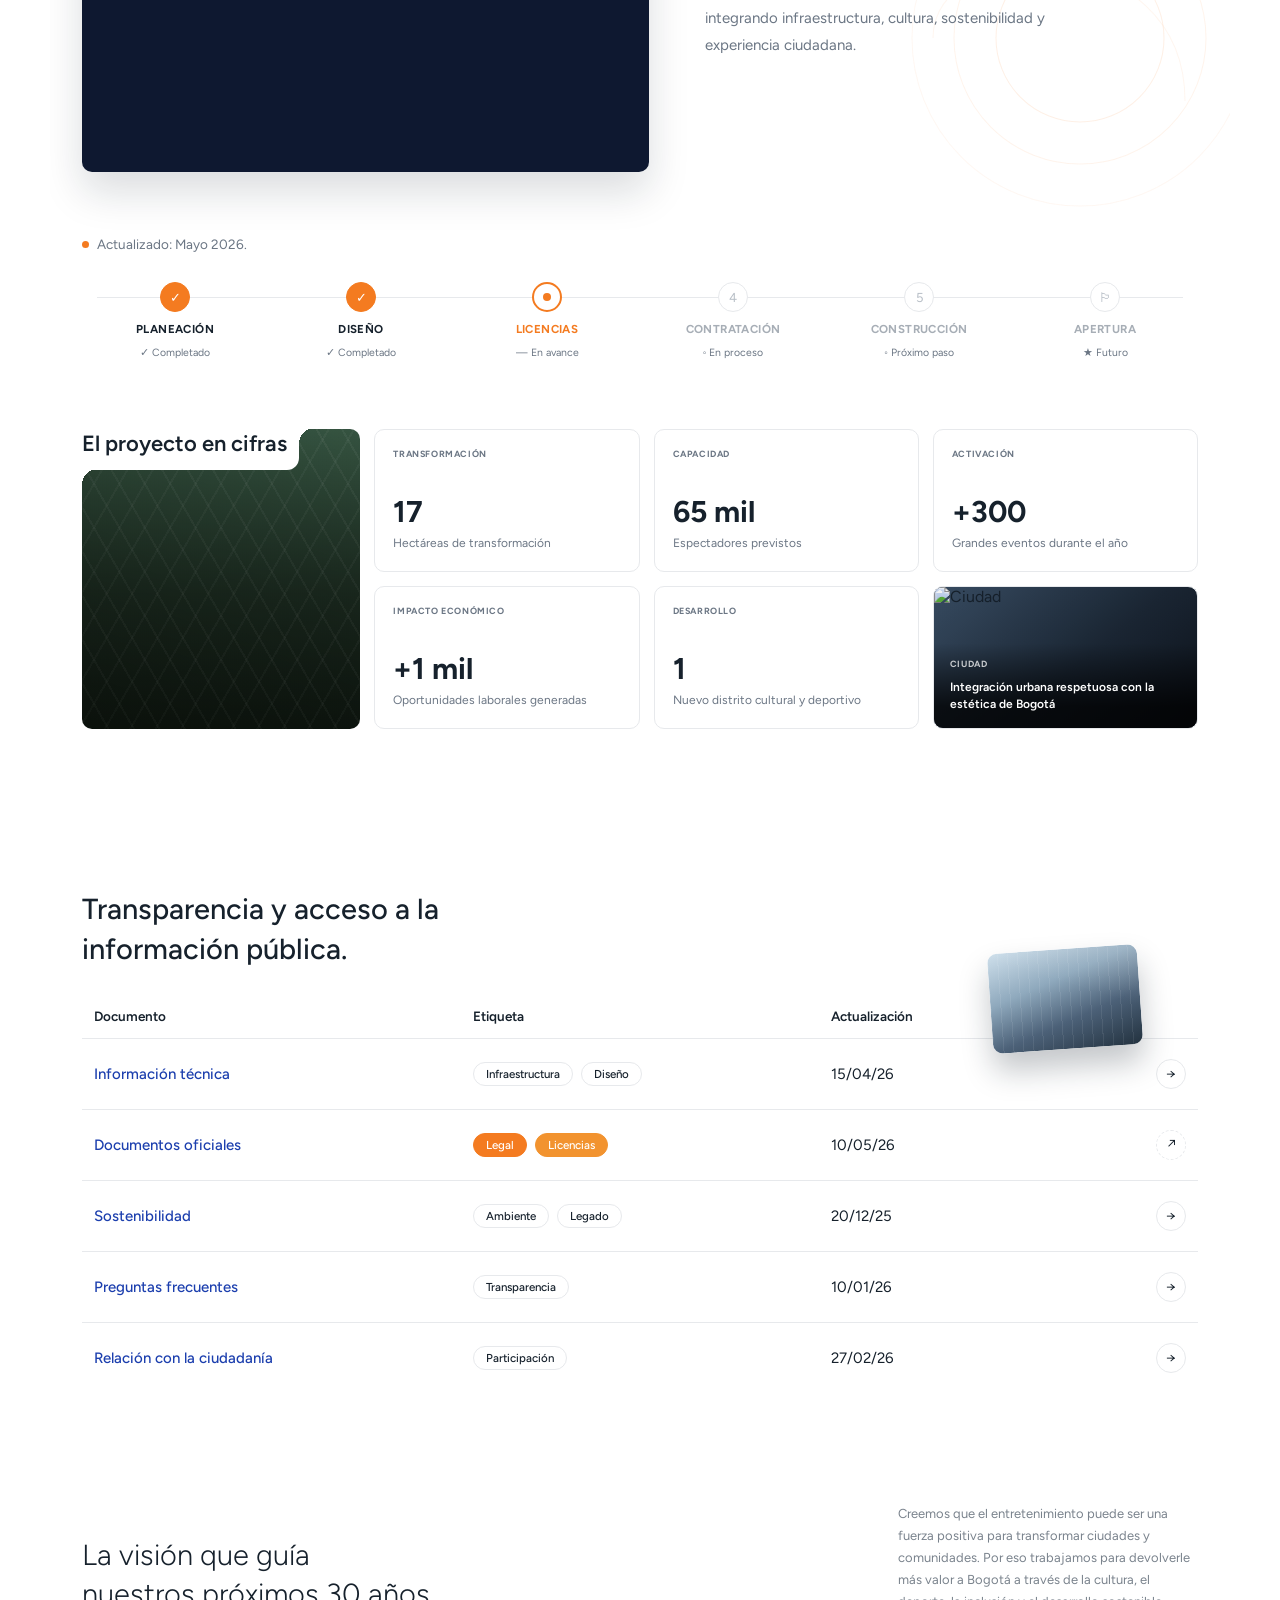
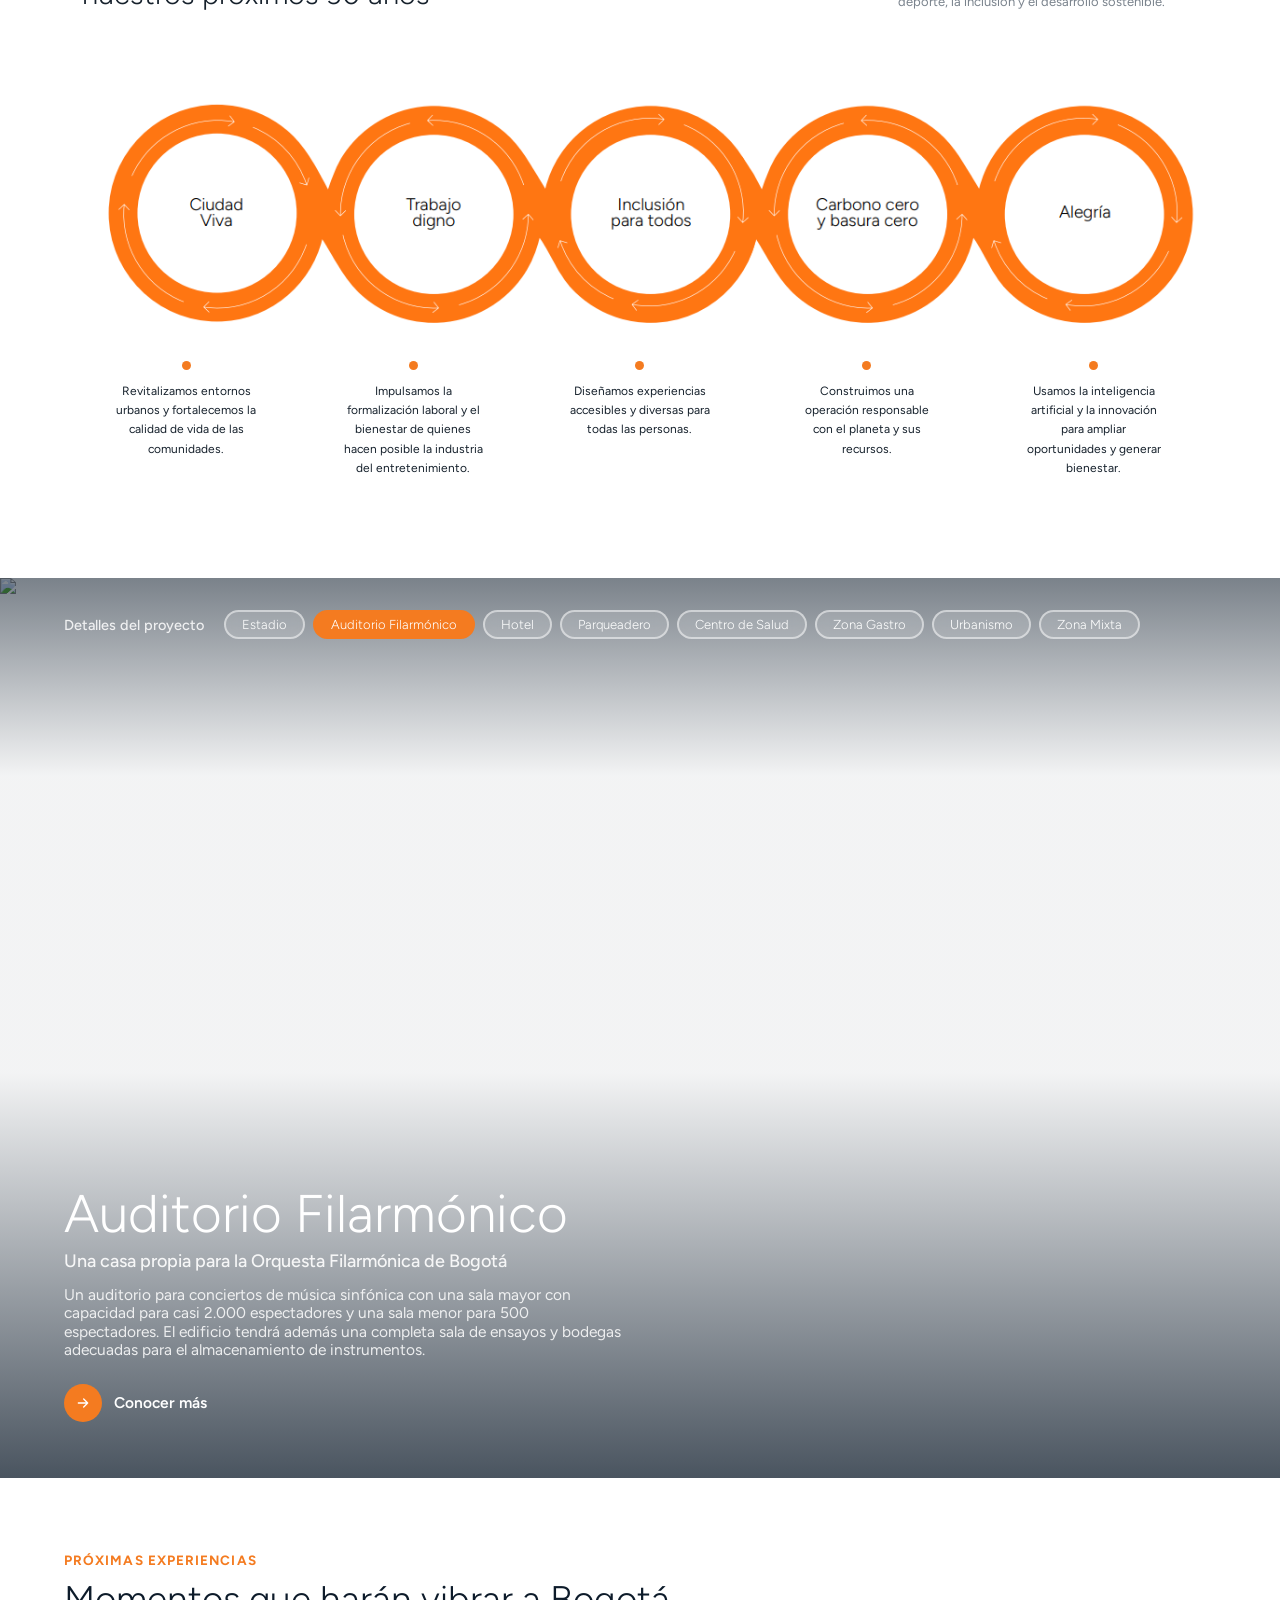
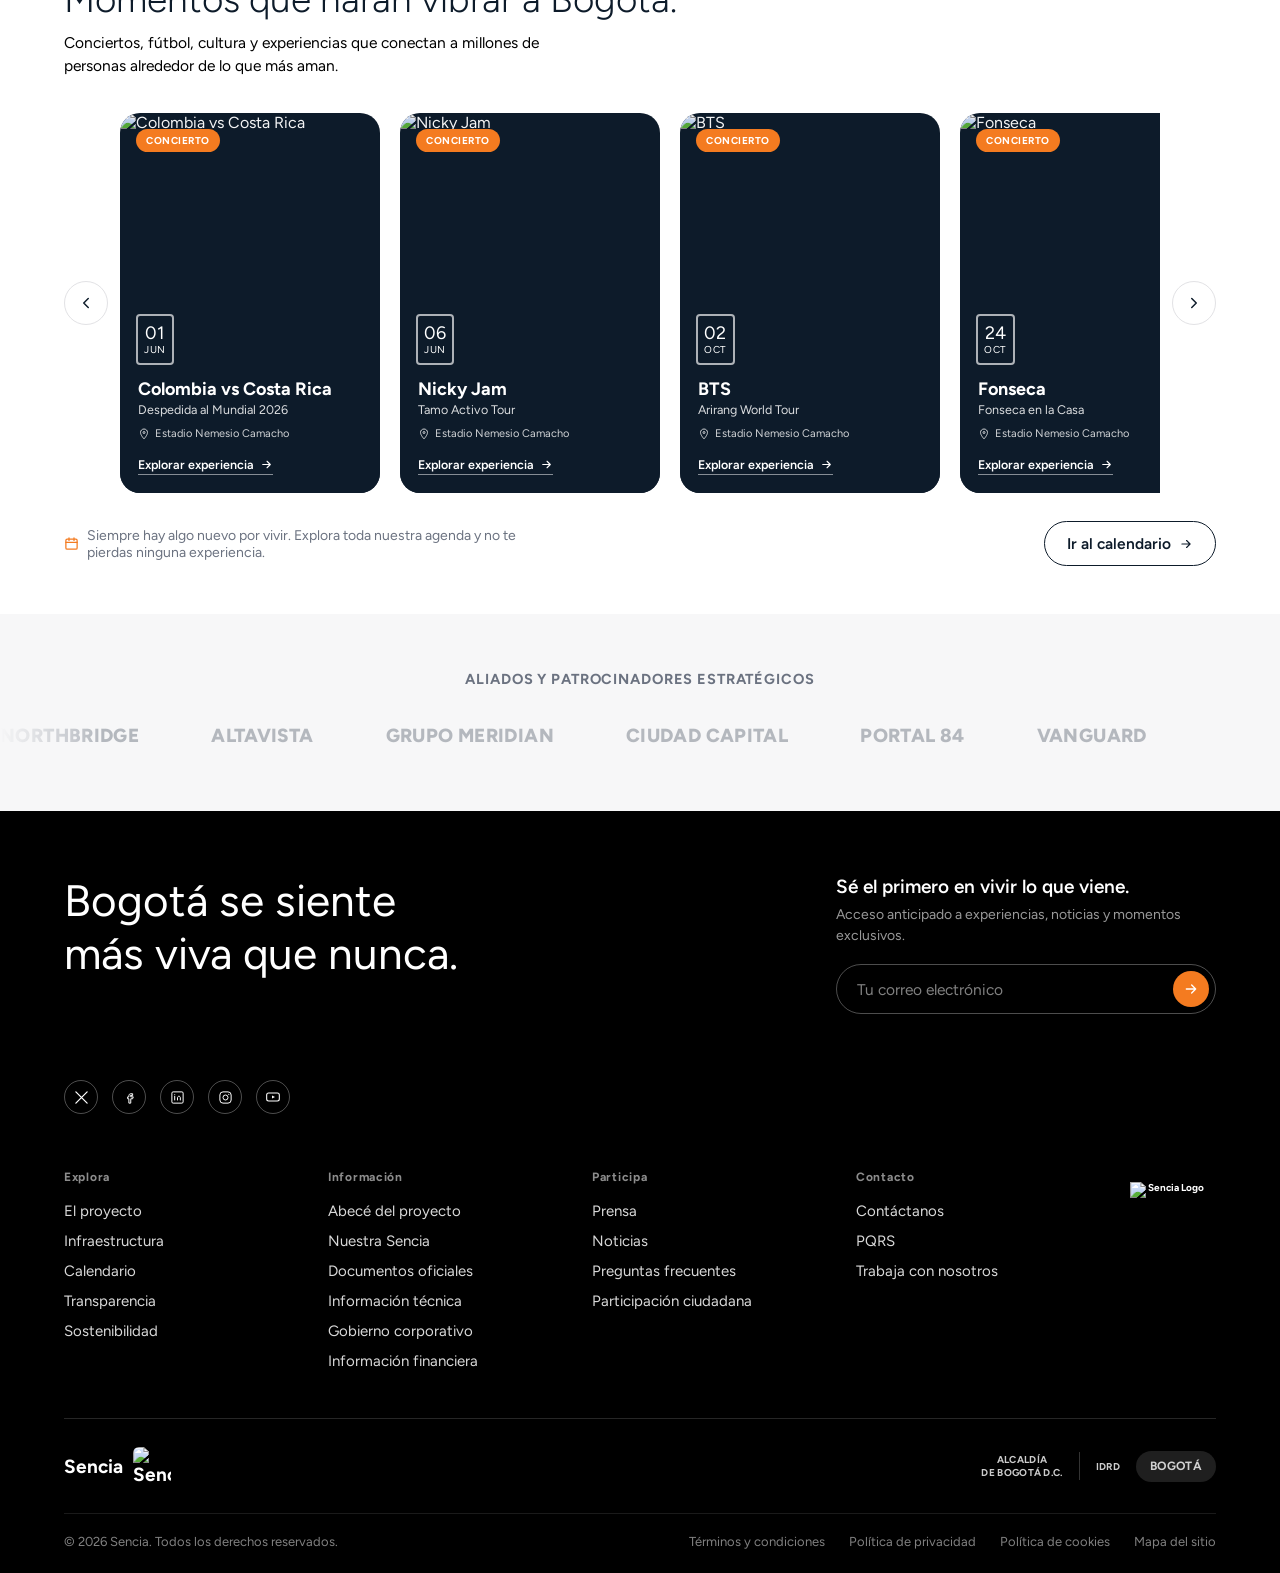
==== commit 87d5f100: "PRUEBAS BEFORE MEETING" ====
--- a/index.html
+++ b/index.html
@@ -149,19 +149,7 @@
 
   <div class="top-row">
     <div class="video-card">
-      <div class="dome"></div>
-      <div class="badge">u ▶</div>
-      <div class="city-strip"></div>
-      <div class="controls">
-        <div class="play-label">
-          <span class="circ">▶</span>
-          Explorar experiencia
-        </div>
-        <div class="icon-btns">
-          <span>🔊</span>
-          <span>⤢</span>
-        </div>
-      </div>
+      <iframe class="video-card__embed" src="https://www.youtube.com/embed/nNRJdl2YwLk" title="Video Sencia" frameborder="0" allow="accelerometer; autoplay; clipboard-write; encrypted-media; gyroscope; picture-in-picture; web-share" allowfullscreen></iframe>
     </div>
 
     <div class="top-copy">
--- a/styles.css
+++ b/styles.css
@@ -524,95 +524,31 @@
     position: relative;
     border-radius: 10px;
     overflow: hidden;
-    height: 210px;
-    background:
-      radial-gradient(circle at 75% 30%, rgba(120,190,255,0.55), transparent 45%),
-      linear-gradient(200deg, #cf6a8f 0%, #2c3e6b 45%, #0e1830 100%);
+    height: 320px;
+    background: #0e1830;
     box-shadow: 0 20px 40px rgba(13,27,42,0.15);
   }
 
-  .section .video-card .dome{
-    position:absolute;
-    left: 8%;
-    bottom: 18%;
-    width: 46%;
-    height: 60%;
-    border-radius: 50% 50% 8px 8px / 70% 70% 8px 8px;
-    background:
-      radial-gradient(circle at 40% 30%, rgba(120,200,255,0.6), transparent 60%),
-      repeating-linear-gradient(115deg, rgba(255,255,255,0.12) 0px, rgba(255,255,255,0.12) 2px, transparent 2px, transparent 10px),
-      linear-gradient(160deg, #4a5b7a, #1c2740);
-    box-shadow: 0 0 40px rgba(90,170,255,0.35);
-  }
-
-  .section .video-card .city-strip{
-    position:absolute;
-    left:0; right:0; bottom: 0;
-    height: 30%;
-    background: linear-gradient(180deg, transparent, rgba(0,0,0,0.6));
-  }
-
-  .section .video-card .badge{
-    position:absolute;
-    left: 18%;
-    bottom: 30%;
-    background: linear-gradient(135deg,#e2117b,#a3105c);
-    color:#fff;
-    font-size: 10px;
-    font-weight: 700;
-    padding: 4px 8px;
-    border-radius: 3px;
-    letter-spacing: 0.5px;
-  }
-
-  .section .video-card .controls{
-    position:absolute;
-    left: 16px; right: 16px; bottom: 14px;
-    display:flex;
-    align-items:center;
-    justify-content: space-between;
-    z-index: 2;
-  }
-
-  .section .play-label{
-    display:flex;
-    align-items:center;
-    gap: 8px;
-    color: #fff;
-    font-size: 12px;
-    font-weight: 600;
-  }
-  .section .play-label .circ{
-    width: 22px; height: 22px;
-    border-radius: 50%;
-    background: rgba(255,255,255,0.25);
-    display:flex; align-items:center; justify-content:center;
-    font-size: 9px;
-  }
-
-  .section .icon-btns{
-    display:flex; gap: 10px;
-  }
-  .section .icon-btns span{
-    width: 26px; height: 26px;
-    border-radius: 50%;
-    background: rgba(0,0,0,0.35);
-    display:flex; align-items:center; justify-content:center;
-    color:#fff; font-size: 11px;
+  .section .video-card__embed{
+    position: absolute;
+    inset: 0;
+    width: 100%;
+    height: 100%;
+    border: 0;
   }
 
   .section .top-copy h1{
     font-size: 33px;
-    font-weight: 600;
+    font-weight: 200;
     line-height: 1.25;
     margin-bottom: 18px;
     letter-spacing: -0.3px;
-    color: rgba(22,33,44,0.45);
+    color: #000;
   }
 
   .section .top-copy h1 .dark{
-    color: var(--ink);
-    font-weight: 700;
+    color: #000;
+    font-weight: 500;
   }
 
   .section .top-copy p{
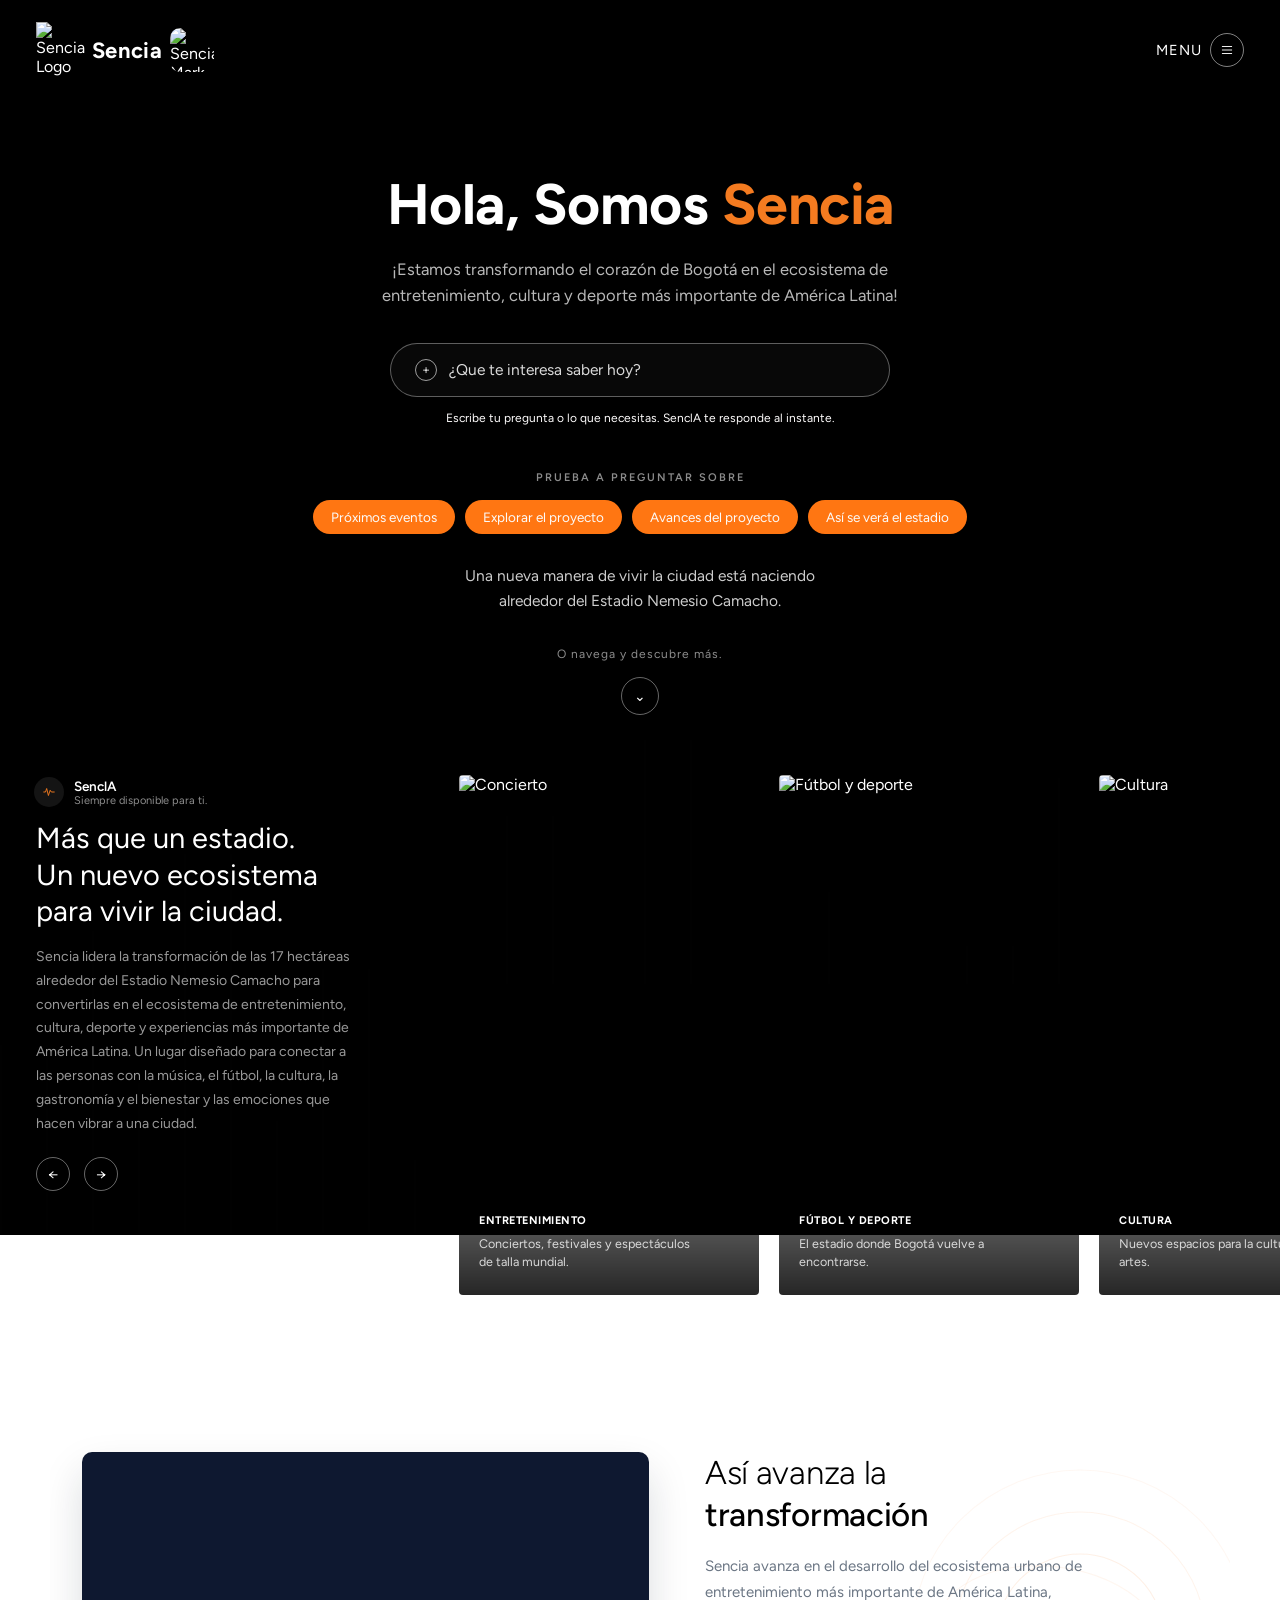
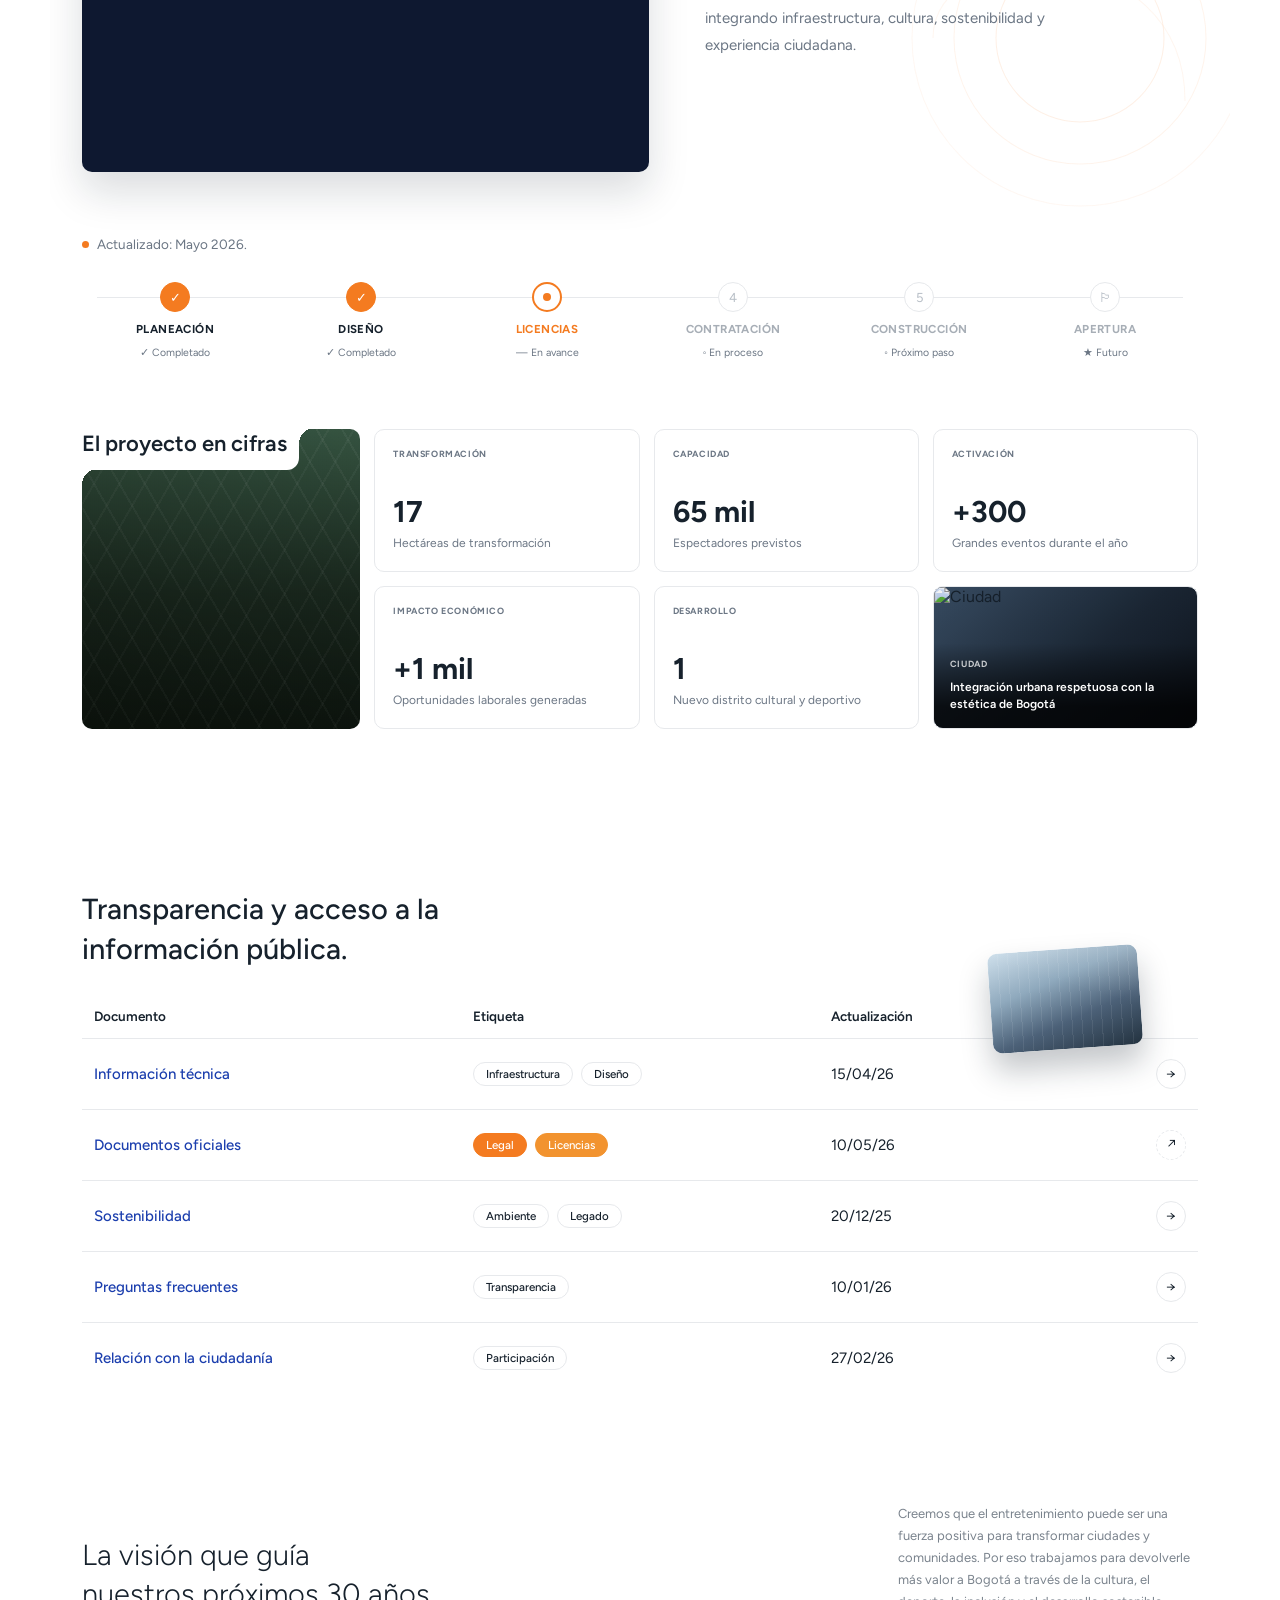
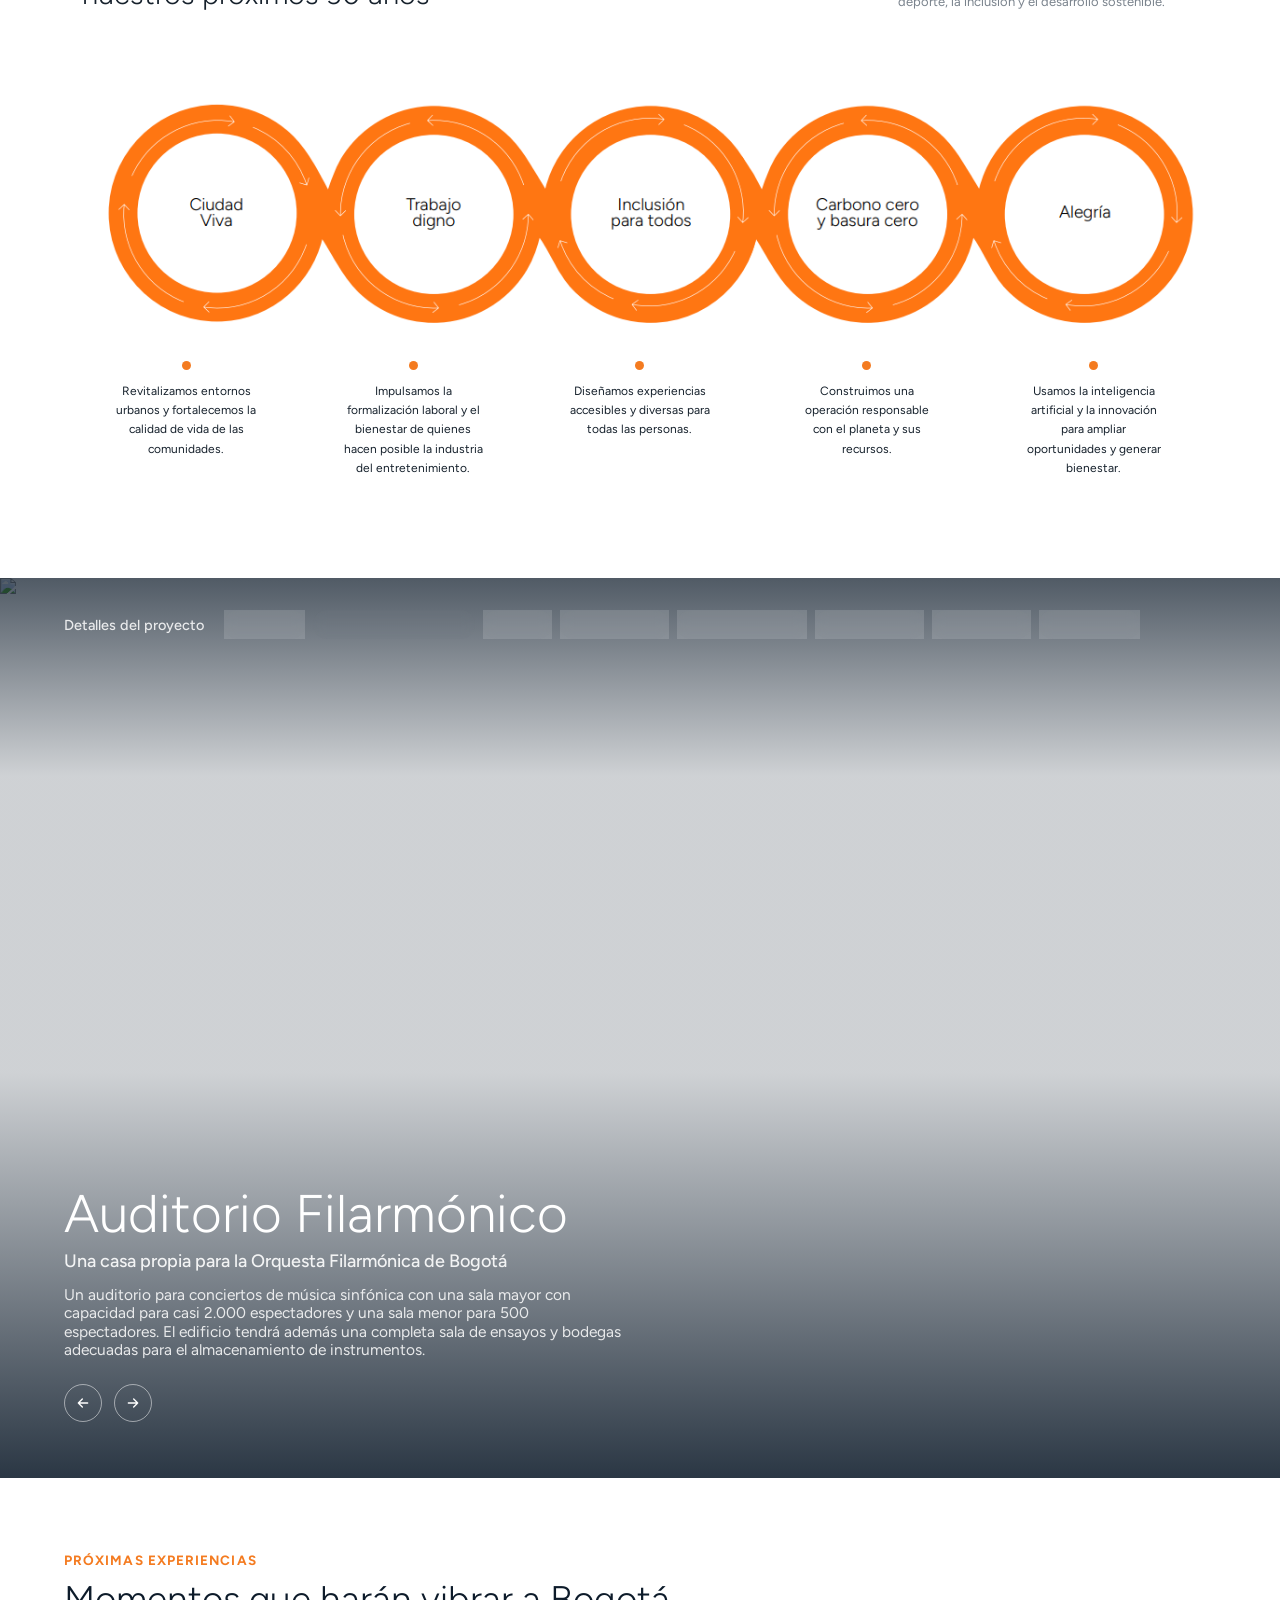
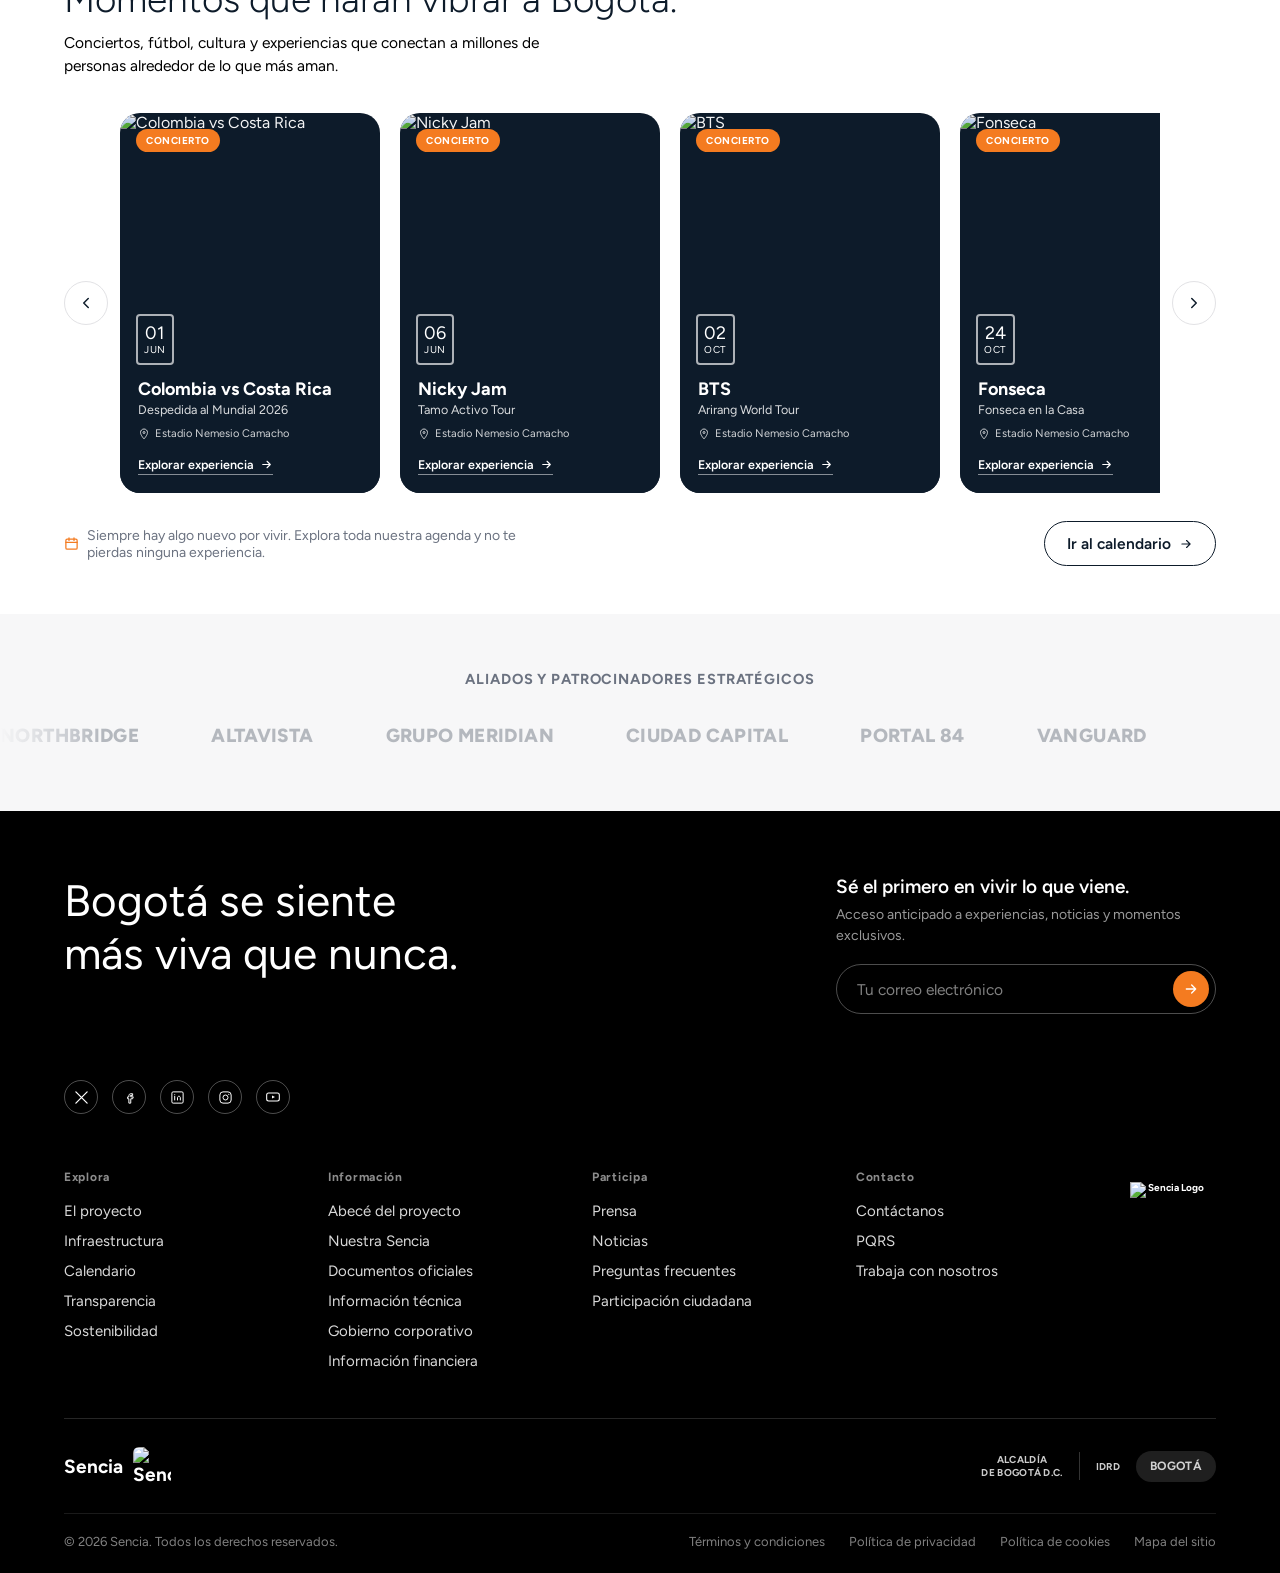
==== commit bc8cd225: "PRUEBAS BEFORE METTING LAST" ====
--- a/index.html
+++ b/index.html
@@ -405,14 +405,18 @@
         casi 2.000 espectadores y una sala menor para 500 espectadores. El edificio tendrá además
         una completa sala de ensayos y bodegas adecuadas para el almacenamiento de instrumentos.
       </p>
-      <a href="#" class="hero-proyecto__cta">
-        <span class="hero-proyecto__cta-circle">
+      <div class="hero-proyecto__arrows">
+        <button type="button" class="hero-proyecto__arrow" aria-label="Proyecto anterior">
+          <svg width="16" height="16" viewBox="0 0 24 24" fill="none">
+            <path d="M19 12H5M11 6l-6 6 6 6" stroke="currentColor" stroke-width="2" stroke-linecap="round" stroke-linejoin="round"/>
+          </svg>
+        </button>
+        <button type="button" class="hero-proyecto__arrow" aria-label="Siguiente proyecto">
           <svg width="16" height="16" viewBox="0 0 24 24" fill="none">
             <path d="M5 12h14M13 6l6 6-6 6" stroke="currentColor" stroke-width="2" stroke-linecap="round" stroke-linejoin="round"/>
           </svg>
-        </span>
-        Conocer más
-      </a>
+        </button>
+      </div>
     </div>
   </div>
 
--- a/styles.css
+++ b/styles.css
@@ -1020,7 +1020,7 @@
   position: absolute;
   inset: 0;
   background:
-    linear-gradient(to bottom, rgba(13,27,42,0.55) 0%, rgba(13,27,42,0.05) 22%, rgba(13,27,42,0.05) 55%, rgba(13,27,42,0.75) 100%);
+    linear-gradient(to bottom, rgba(13,27,42,0.72) 0%, rgba(13,27,42,0.2) 22%, rgba(13,27,42,0.2) 55%, rgba(13,27,42,0.88) 100%);
 }
 
 .hero-proyecto__content {
@@ -1108,28 +1108,28 @@
   max-width: 560px;
 }
 
-.hero-proyecto__cta {
-  display: inline-flex;
+.hero-proyecto__arrows {
+  display: flex;
   align-items: center;
   gap: 12px;
-  font-weight: 600;
-  font-size: 15.5px;
-  color: var(--color-white);
-}
-
-.hero-proyecto__cta-circle {
+}
+
+.hero-proyecto__arrow {
   display: flex;
   align-items: center;
   justify-content: center;
   width: 38px;
   height: 38px;
   border-radius: 50%;
+  border: 1.5px solid rgba(255,255,255,0.5);
+  background: transparent;
+  color: var(--color-white);
+  transition: background 0.25s ease, border-color 0.25s ease;
+}
+
+.hero-proyecto__arrow:hover {
   background: var(--color-orange);
-  transition: transform 0.25s ease;
-}
-
-.hero-proyecto__cta:hover .hero-proyecto__cta-circle {
-  transform: translateX(4px);
+  border-color: var(--color-orange);
 }
 
 .hero-proyecto__scroll-hint {
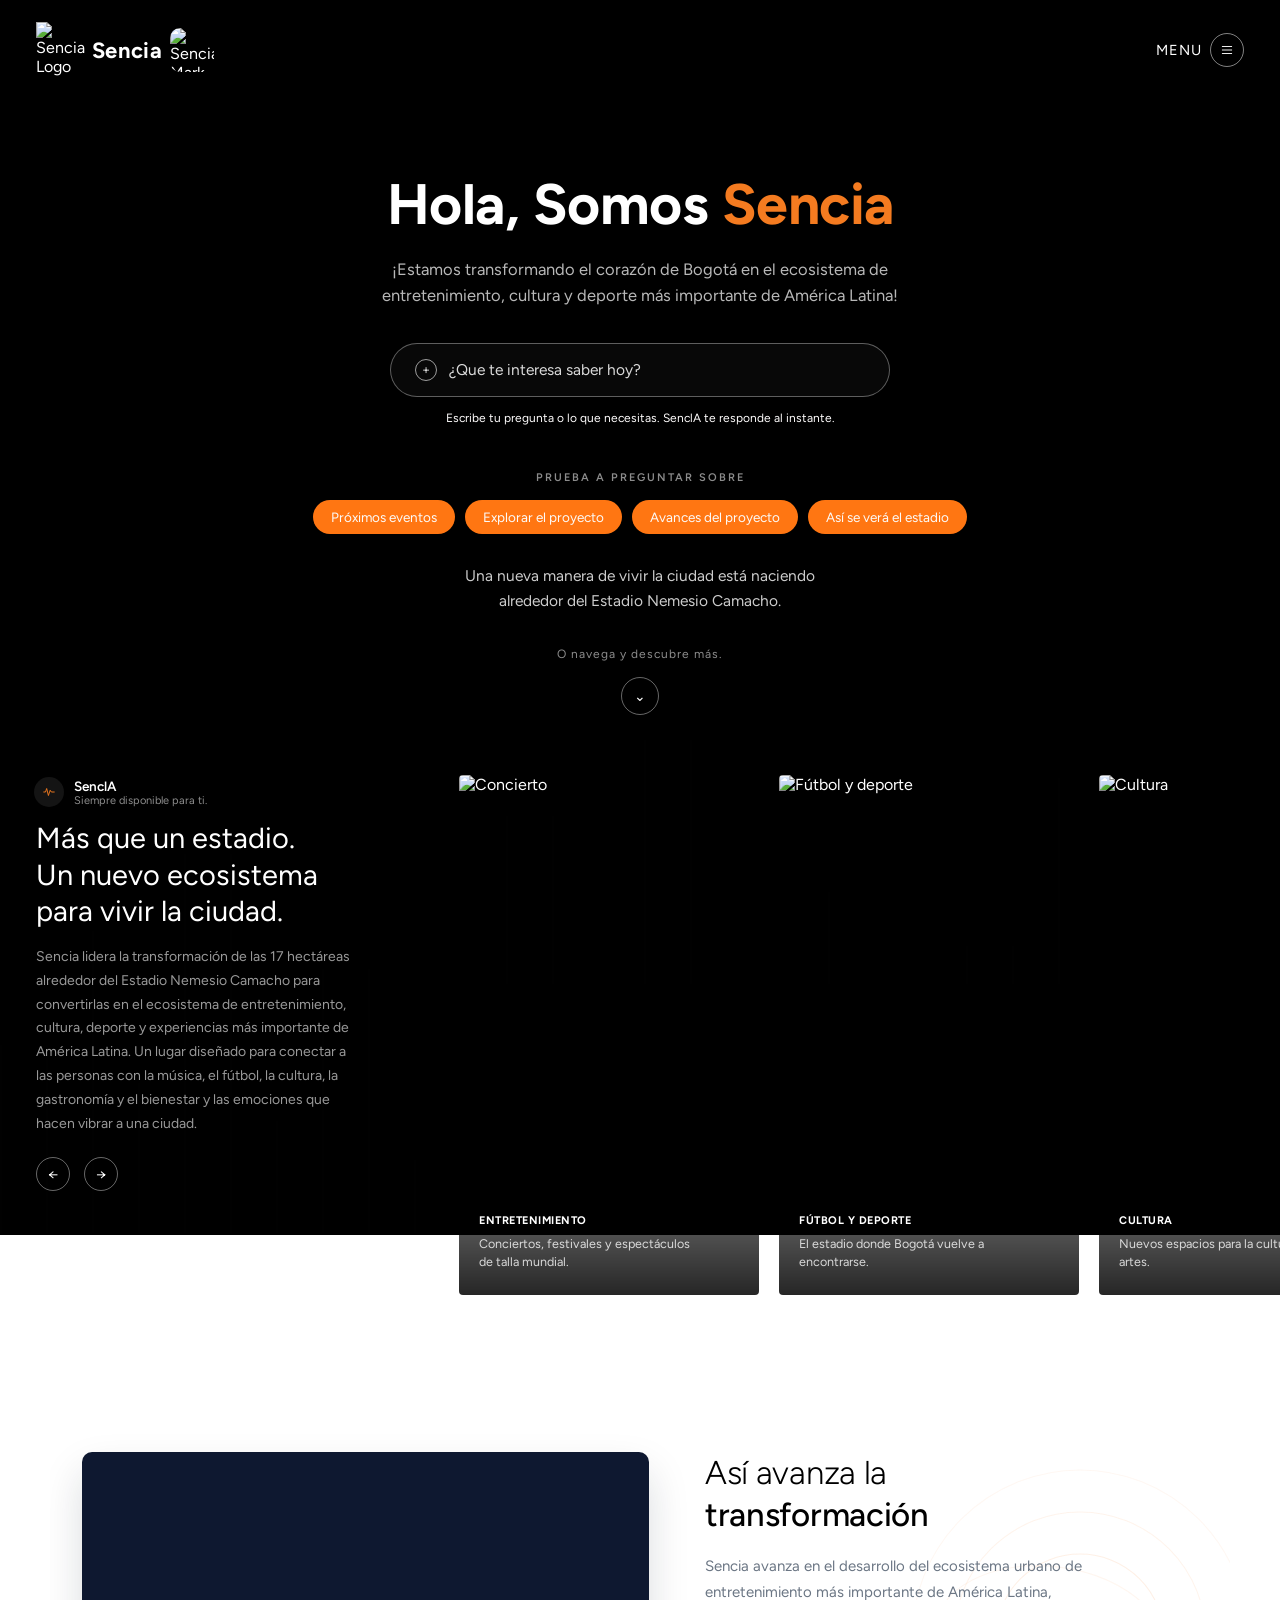
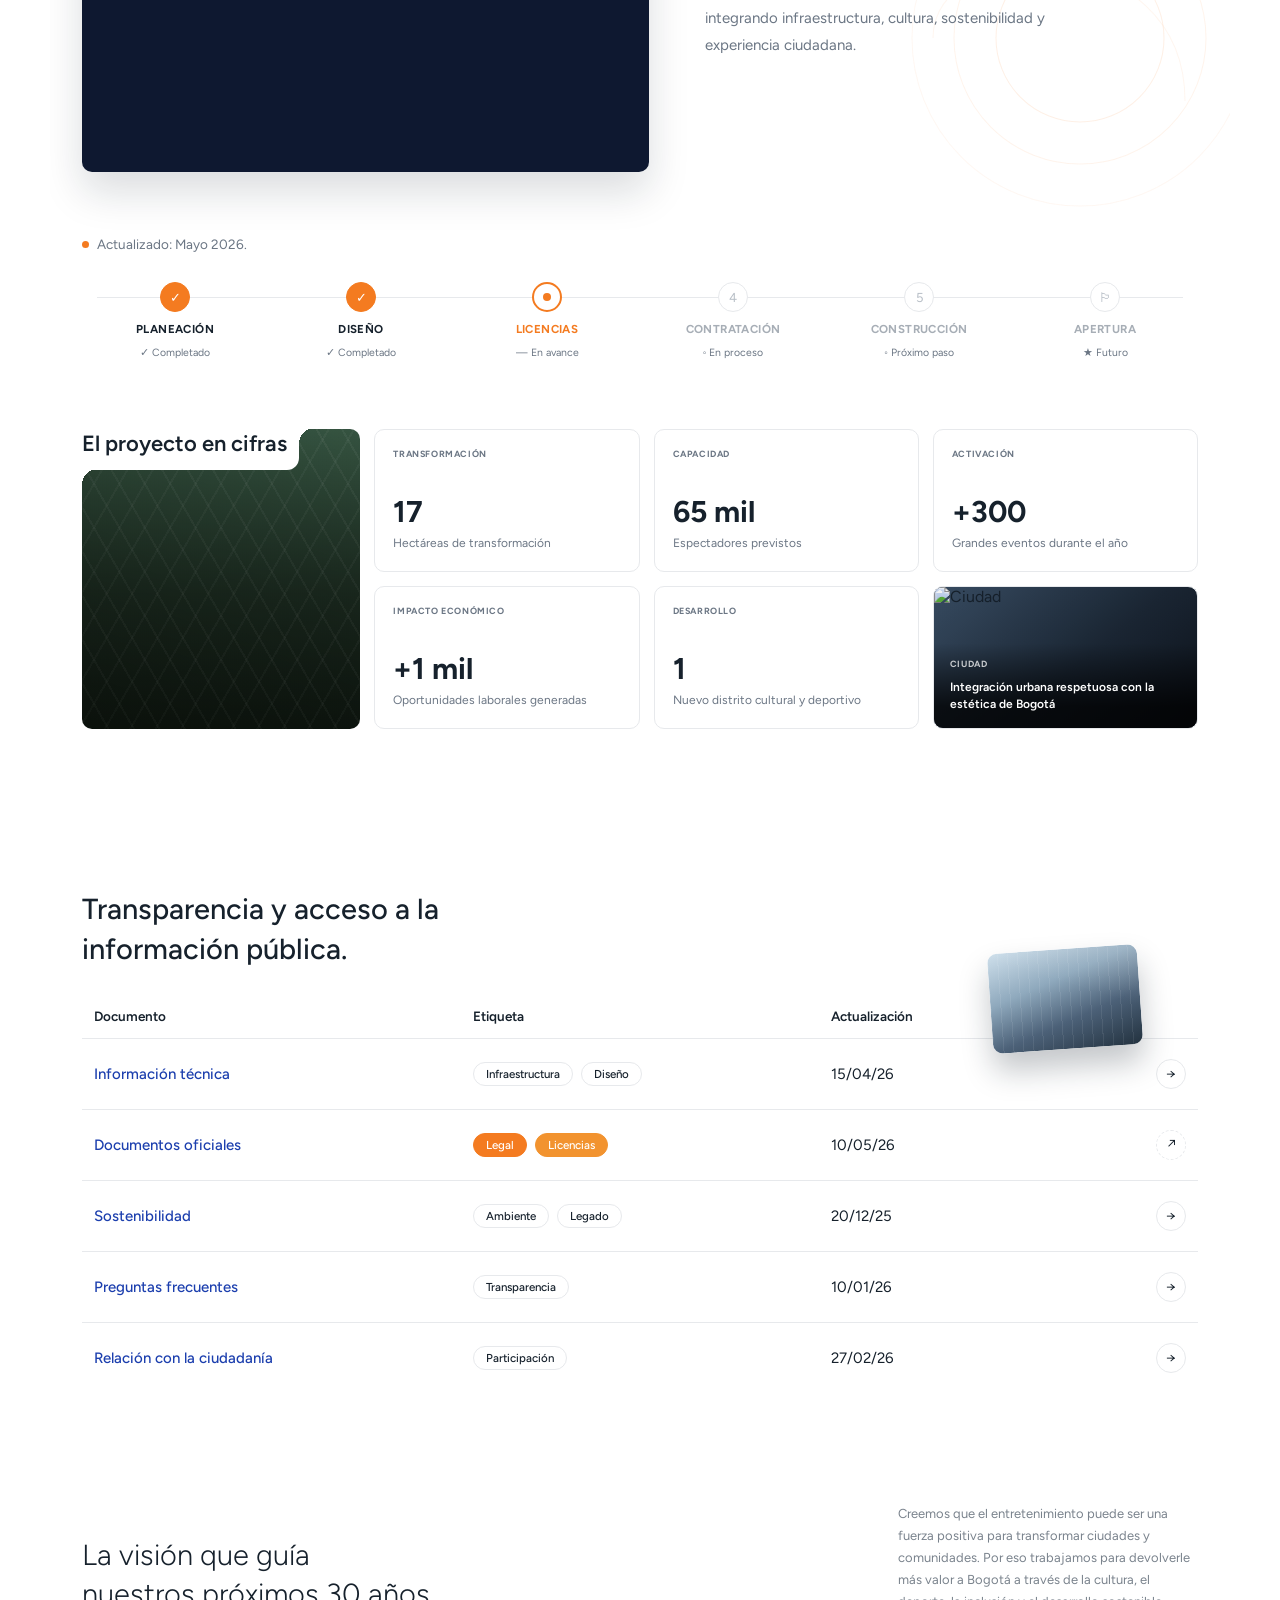
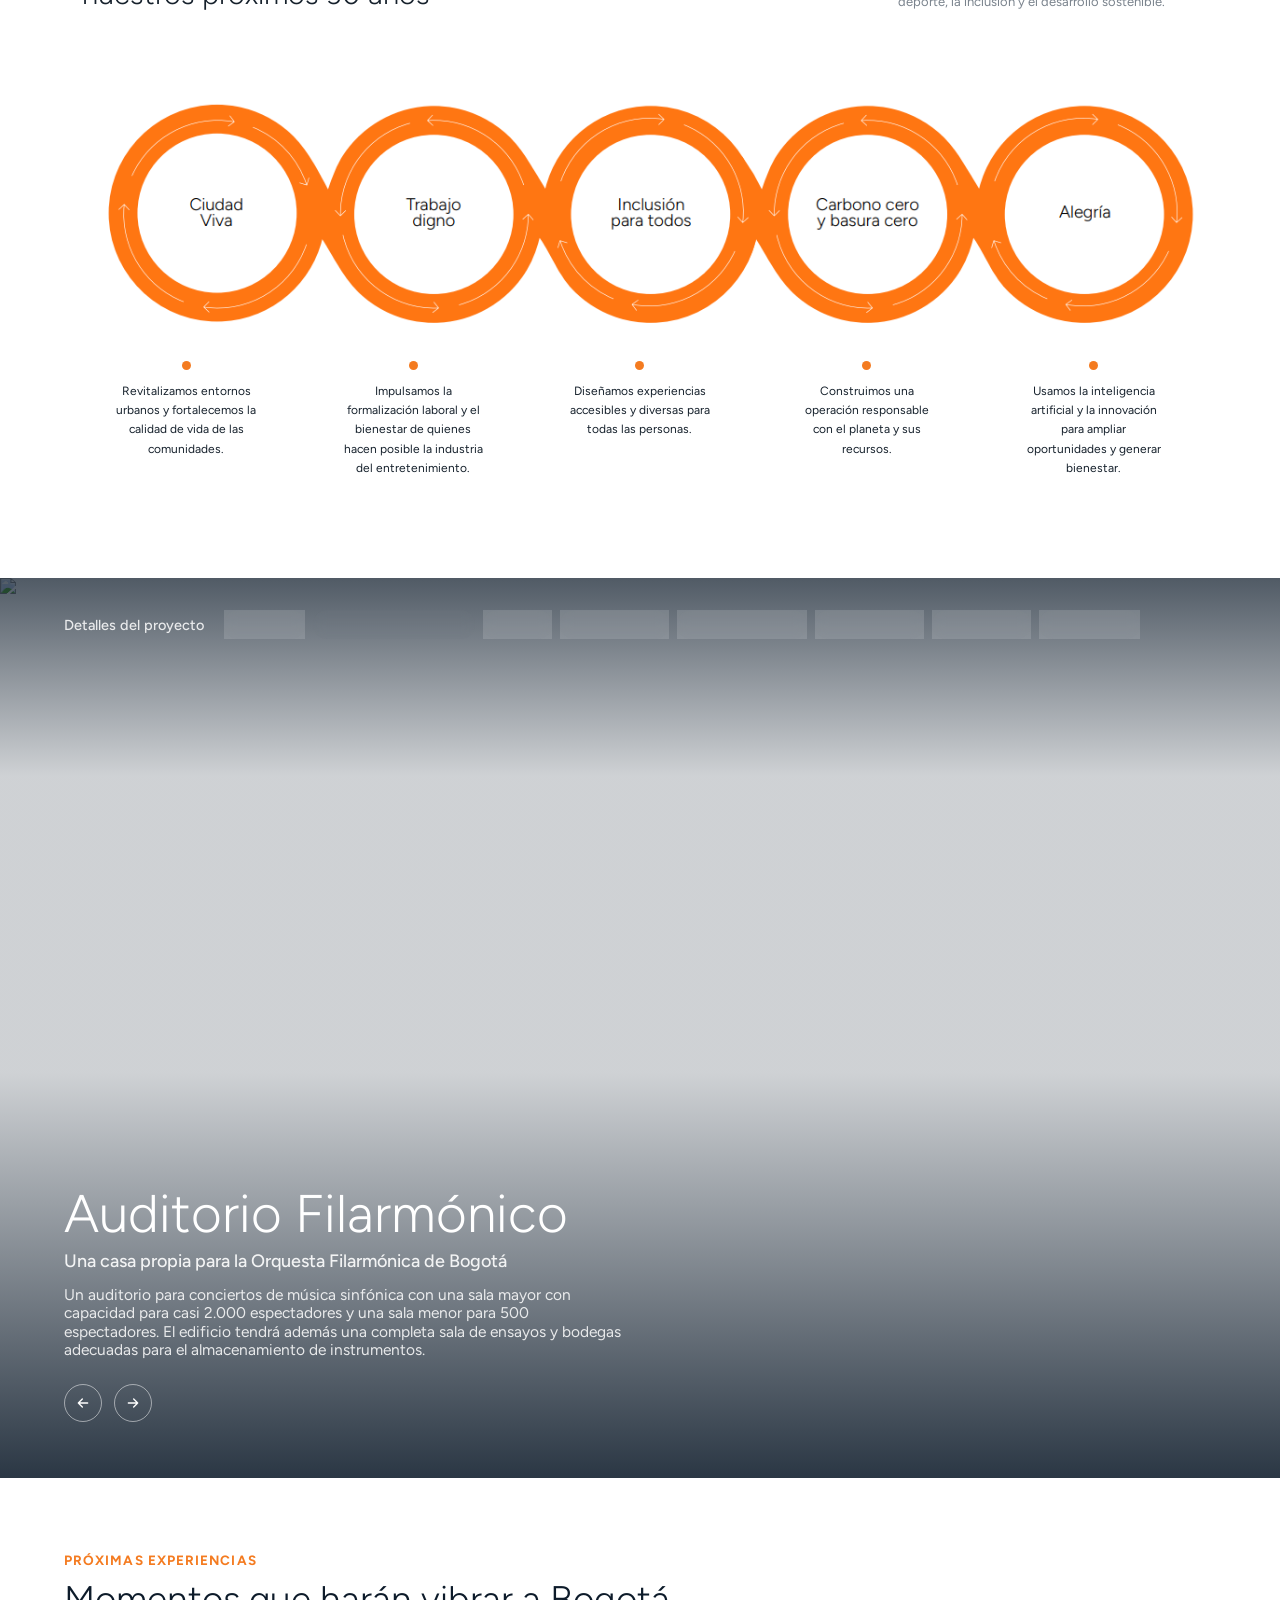
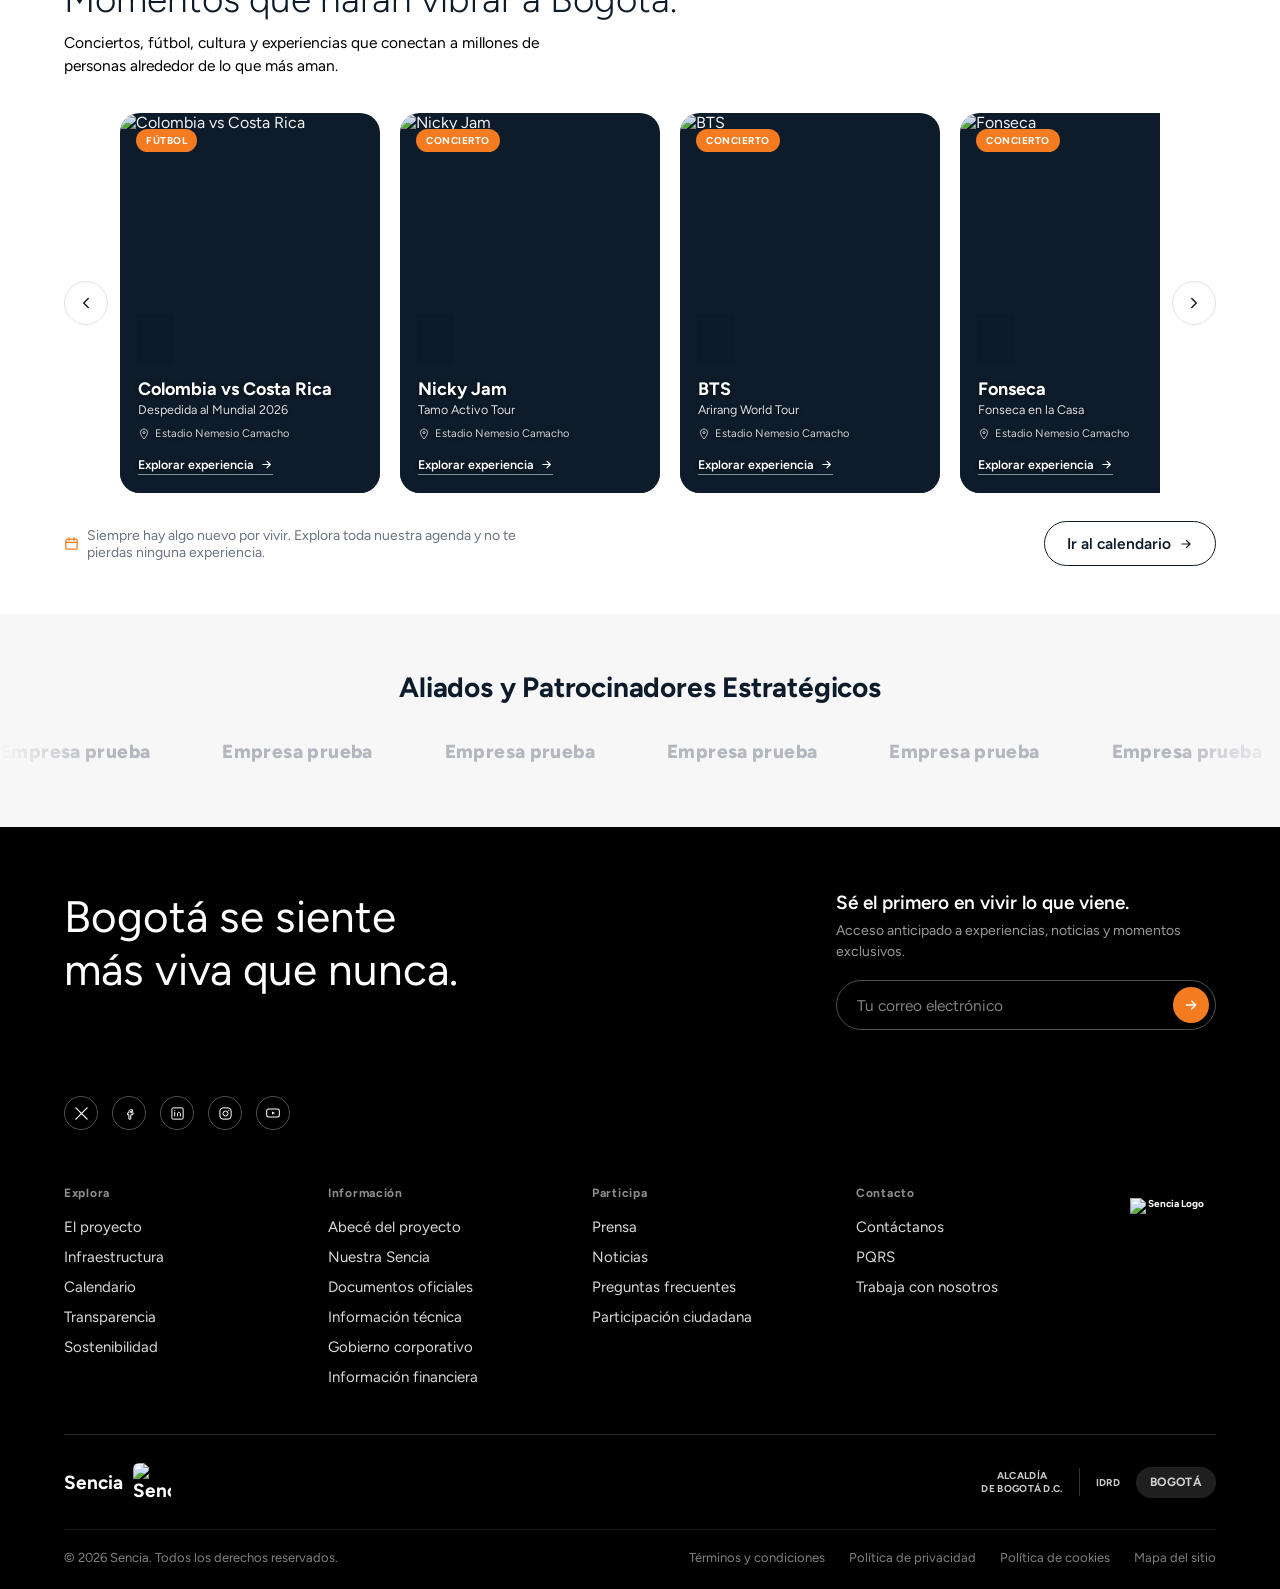
==== commit dfafdb2e: "FINAL PRUEBA" ====
--- a/index.html
+++ b/index.html
@@ -446,7 +446,7 @@
       <ul class="experiencias__track" id="expTrack">
 
         <li class="event-card">
-          <div class="event-card__tag">CONCIERTO</div>
+          <div class="event-card__tag">FÚTBOL</div>
           <img class="event-card__img" src="https://images.unsplash.com/photo-1522778119026-d647f0596c20?w=600&q=80" alt="Colombia vs Costa Rica">
           <div class="event-card__gradient"></div>
           <div class="event-card__date">
@@ -585,12 +585,12 @@
   <div class="aliados__marquee">
     <div class="aliados__track" id="aliadosTrack">
       <!-- Grupo 1 (se duplica por JS para loop infinito) -->
-      <div class="aliados__logo">NORTHBRIDGE</div>
-      <div class="aliados__logo">ALTAVISTA</div>
-      <div class="aliados__logo">GRUPO MERIDIAN</div>
-      <div class="aliados__logo">CIUDAD CAPITAL</div>
-      <div class="aliados__logo">PORTAL 84</div>
-      <div class="aliados__logo">VANGUARD</div>
+      <div class="aliados__logo">Empresa prueba</div>
+      <div class="aliados__logo">Empresa prueba</div>
+      <div class="aliados__logo">Empresa prueba</div>
+      <div class="aliados__logo">Empresa prueba</div>
+      <div class="aliados__logo">Empresa prueba</div>
+      <div class="aliados__logo">Empresa prueba</div>
     </div>
   </div>
 </section>
@@ -706,6 +706,6 @@
 
 <script src="https://cdnjs.cloudflare.com/ajax/libs/gsap/3.12.5/gsap.min.js"></script>
 <script src="https://cdnjs.cloudflare.com/ajax/libs/gsap/3.12.5/ScrollTrigger.min.js"></script>
-<script src="script.js"></script>
+<script src="scripts.js"></script>
 </body>
 </html>
--- a/styles.css
+++ b/styles.css
@@ -1280,13 +1280,6 @@
   box-shadow: 0 24px 48px rgba(13, 27, 42, 0.35);
 }
 
-/* Mientras una tarjeta está activa/hover, las demás se atenúan un poco
-   para reforzar el foco visual (opcional — quítalo si lo prefieres parejo) */
-.experiencias__track:has(.event-card:hover) .event-card:not(:hover),
-.experiencias__track:has(.event-card--active) .event-card:not(.event-card--active) {
-  opacity: 0.7;
-}
-
 .event-card__tag {
   position: absolute;
   top: 16px;
@@ -1319,6 +1312,12 @@
   inset: 0;
   background: linear-gradient(to top, rgba(13,27,42,0.95) 0%, rgba(13,27,42,0.55) 40%, rgba(13,27,42,0.05) 65%);
   z-index: 1;
+  transition: opacity 0.4s ease;
+}
+
+.event-card:hover .event-card__gradient,
+.event-card--active .event-card__gradient {
+  opacity: 0.45;
 }
 
 .event-card__date {
@@ -1326,13 +1325,15 @@
   bottom: 128px;
   left: 16px;
   z-index: 2;
-  background: transparent;
+  background: rgba(13,27,42,0.35);
+  backdrop-filter: blur(2px);
   color: #fff;
    border: 2px solid #ffffffa9;
    border-radius: 4px;
   padding: 8px 6px;
   text-align: center;
   line-height: 1.1;
+  text-shadow: 0 1px 4px rgba(0,0,0,0.65);
 }
 
 .event-card__date-day {
@@ -1355,6 +1356,7 @@
   right: 0;
   z-index: 2;
   padding: 18px;
+  text-shadow: 0 1px 4px rgba(0,0,0,0.65);
 }
 
 .event-card__title {
@@ -1444,11 +1446,11 @@
 }
 
 .aliados__title {
-  font-size: 14.5px;
+  font-size: 28px;
   font-weight: 700;
-  letter-spacing: 0.06em;
-  color: var(--color-gray-text);
-  text-transform: uppercase;
+  letter-spacing: -0.2px;
+  color: var(--color-navy);
+  text-transform: none;
   margin: 0 0 36px;
 }
 
